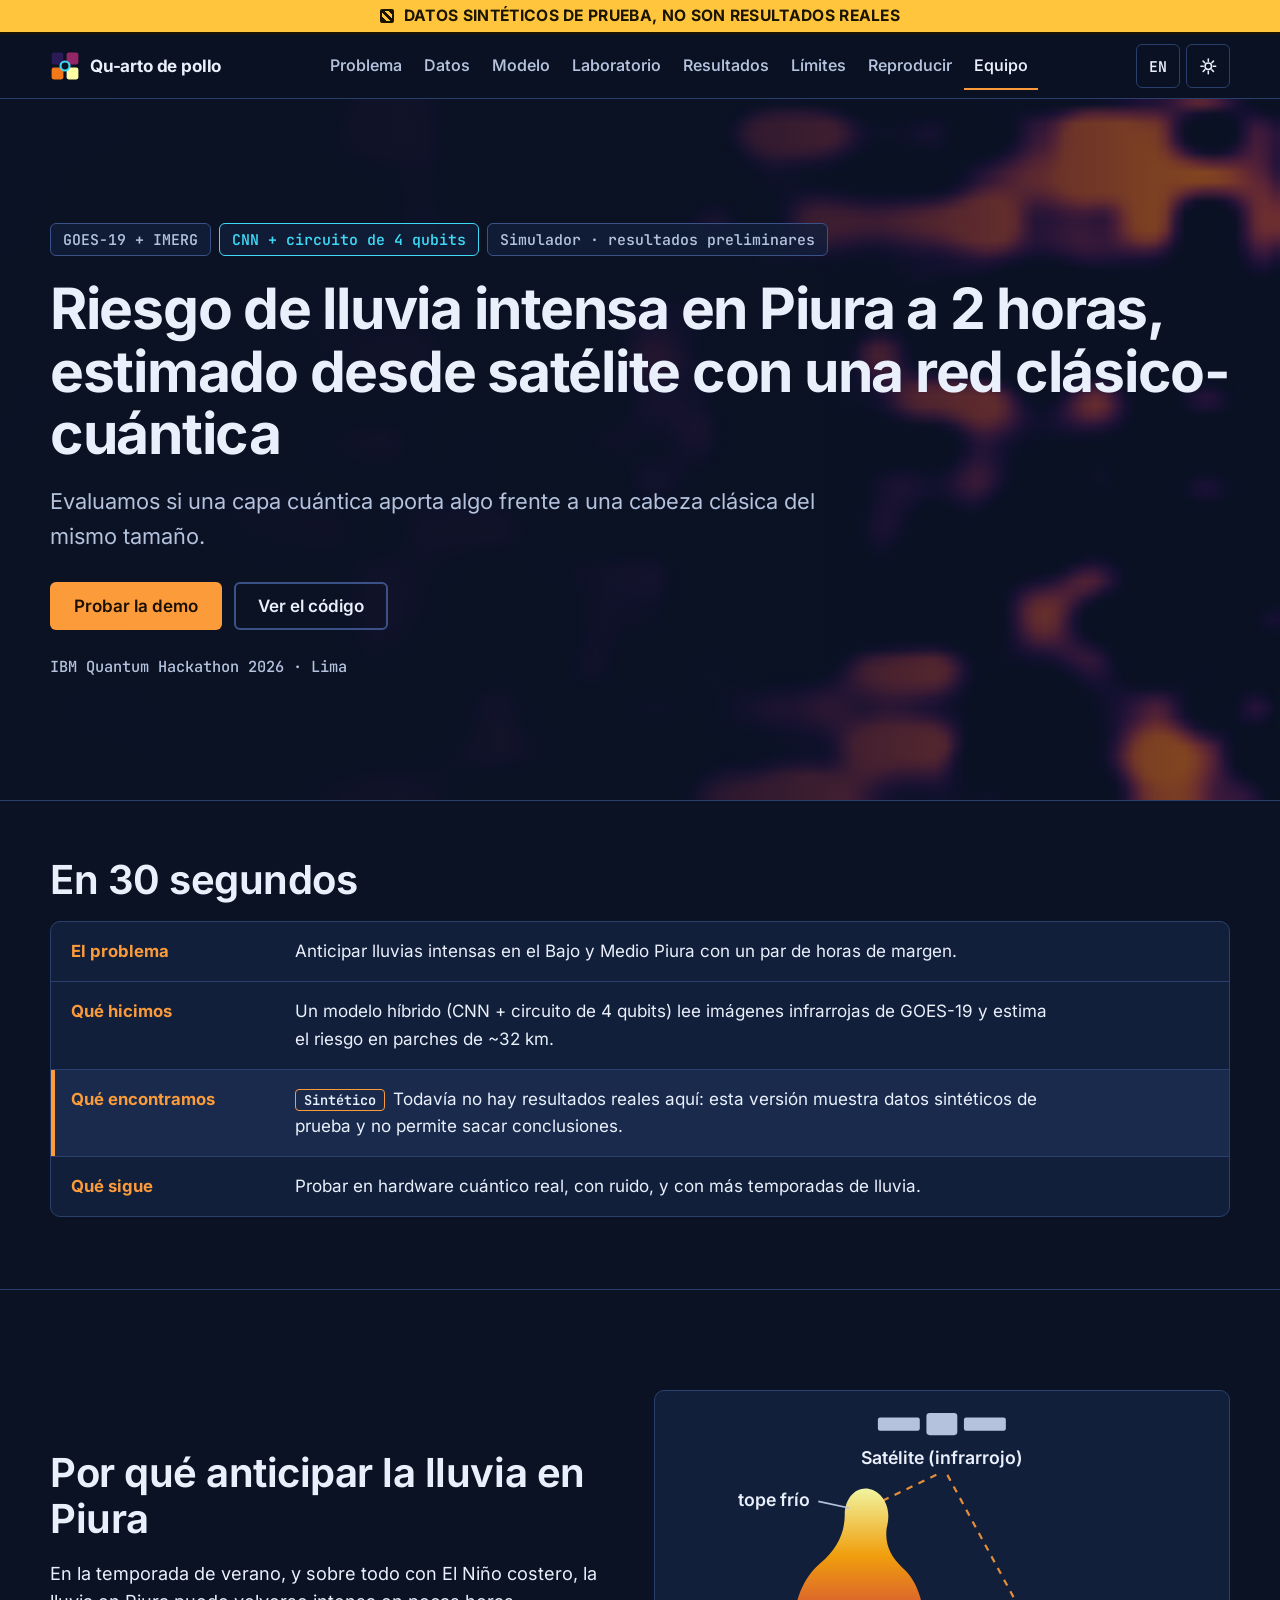
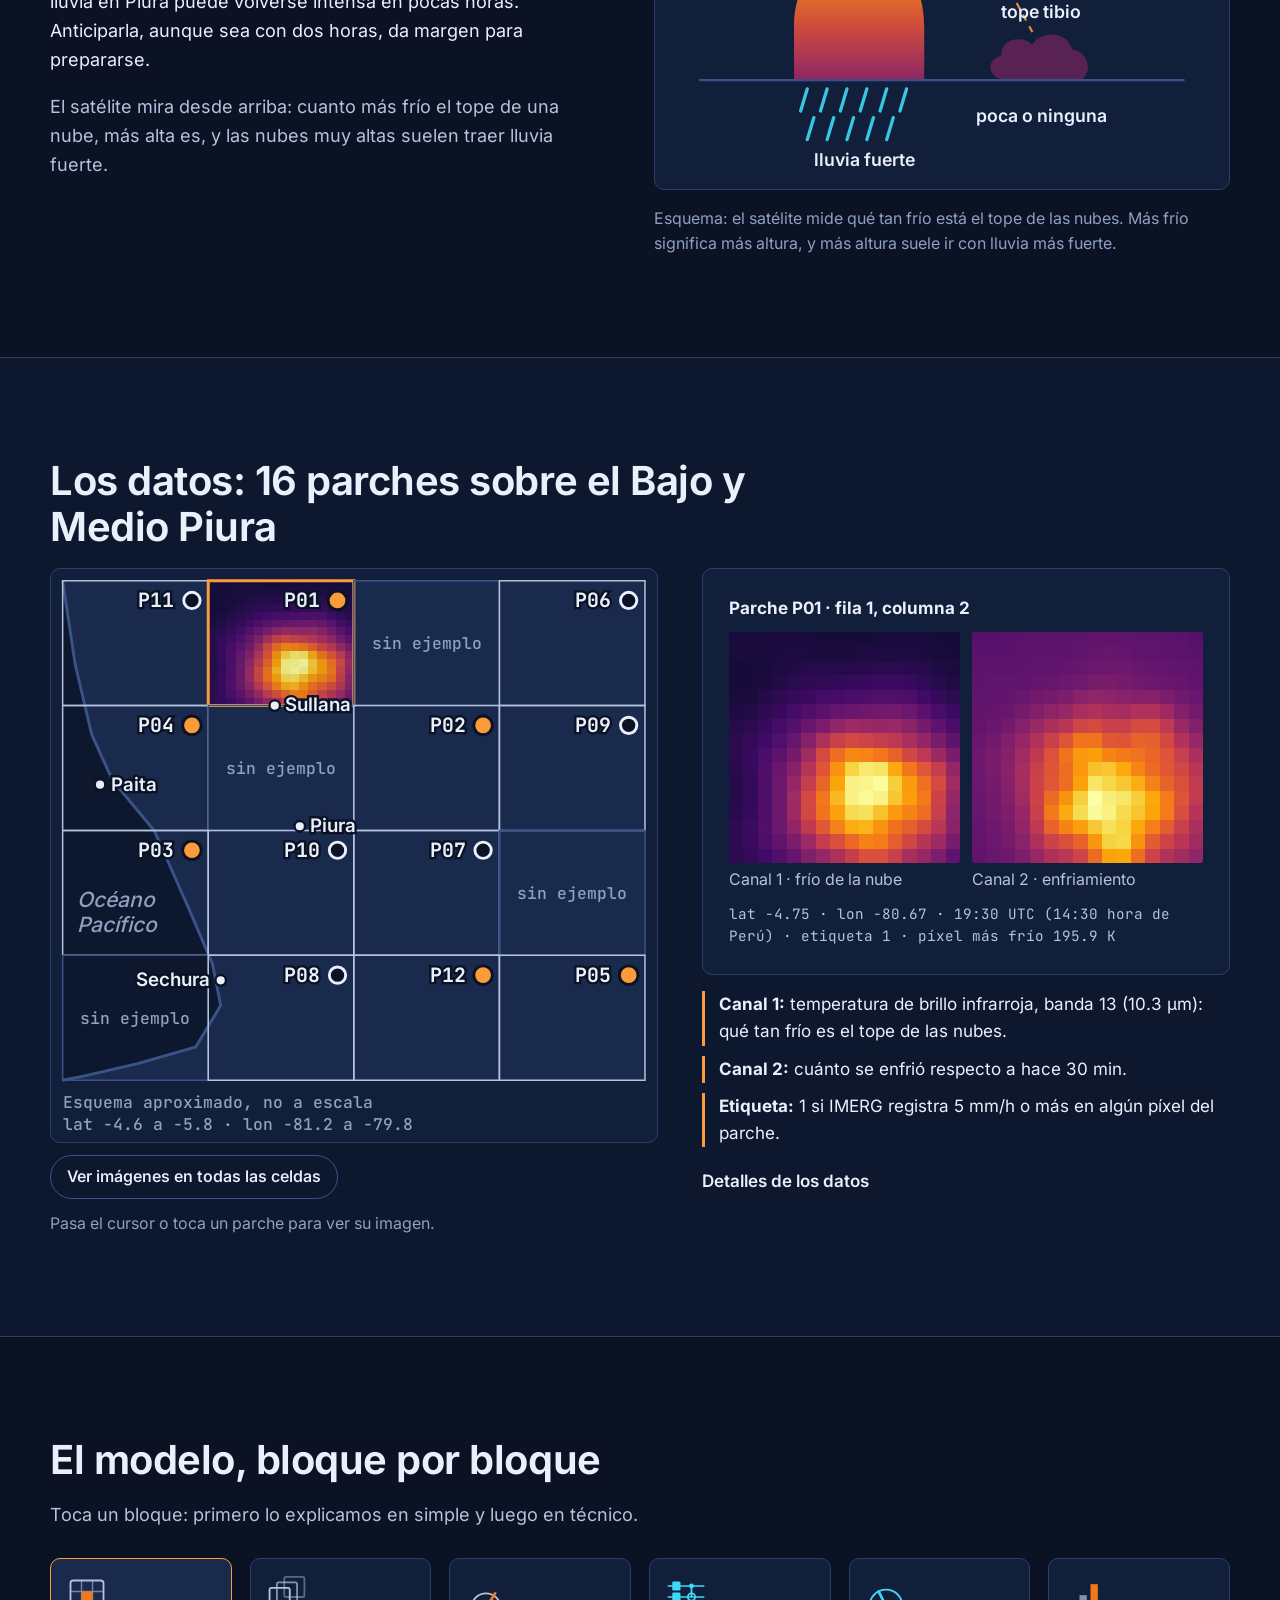
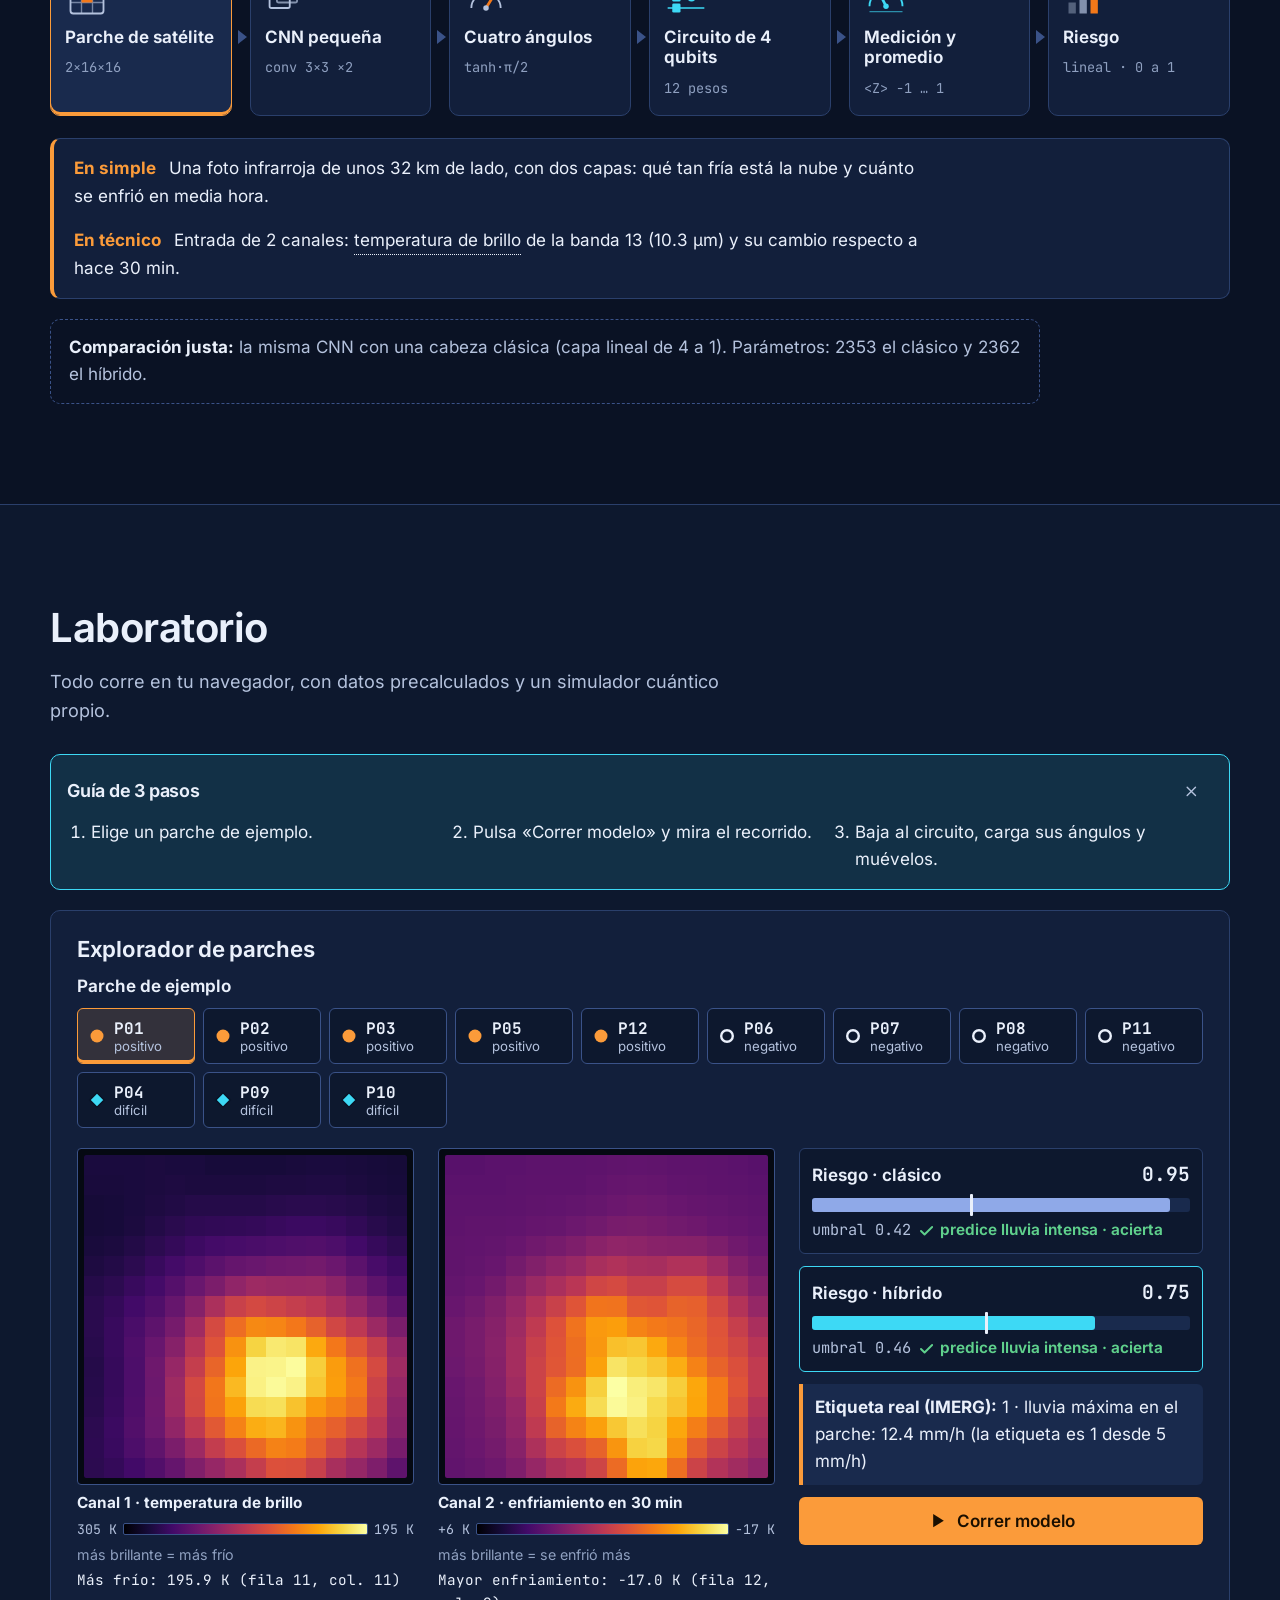
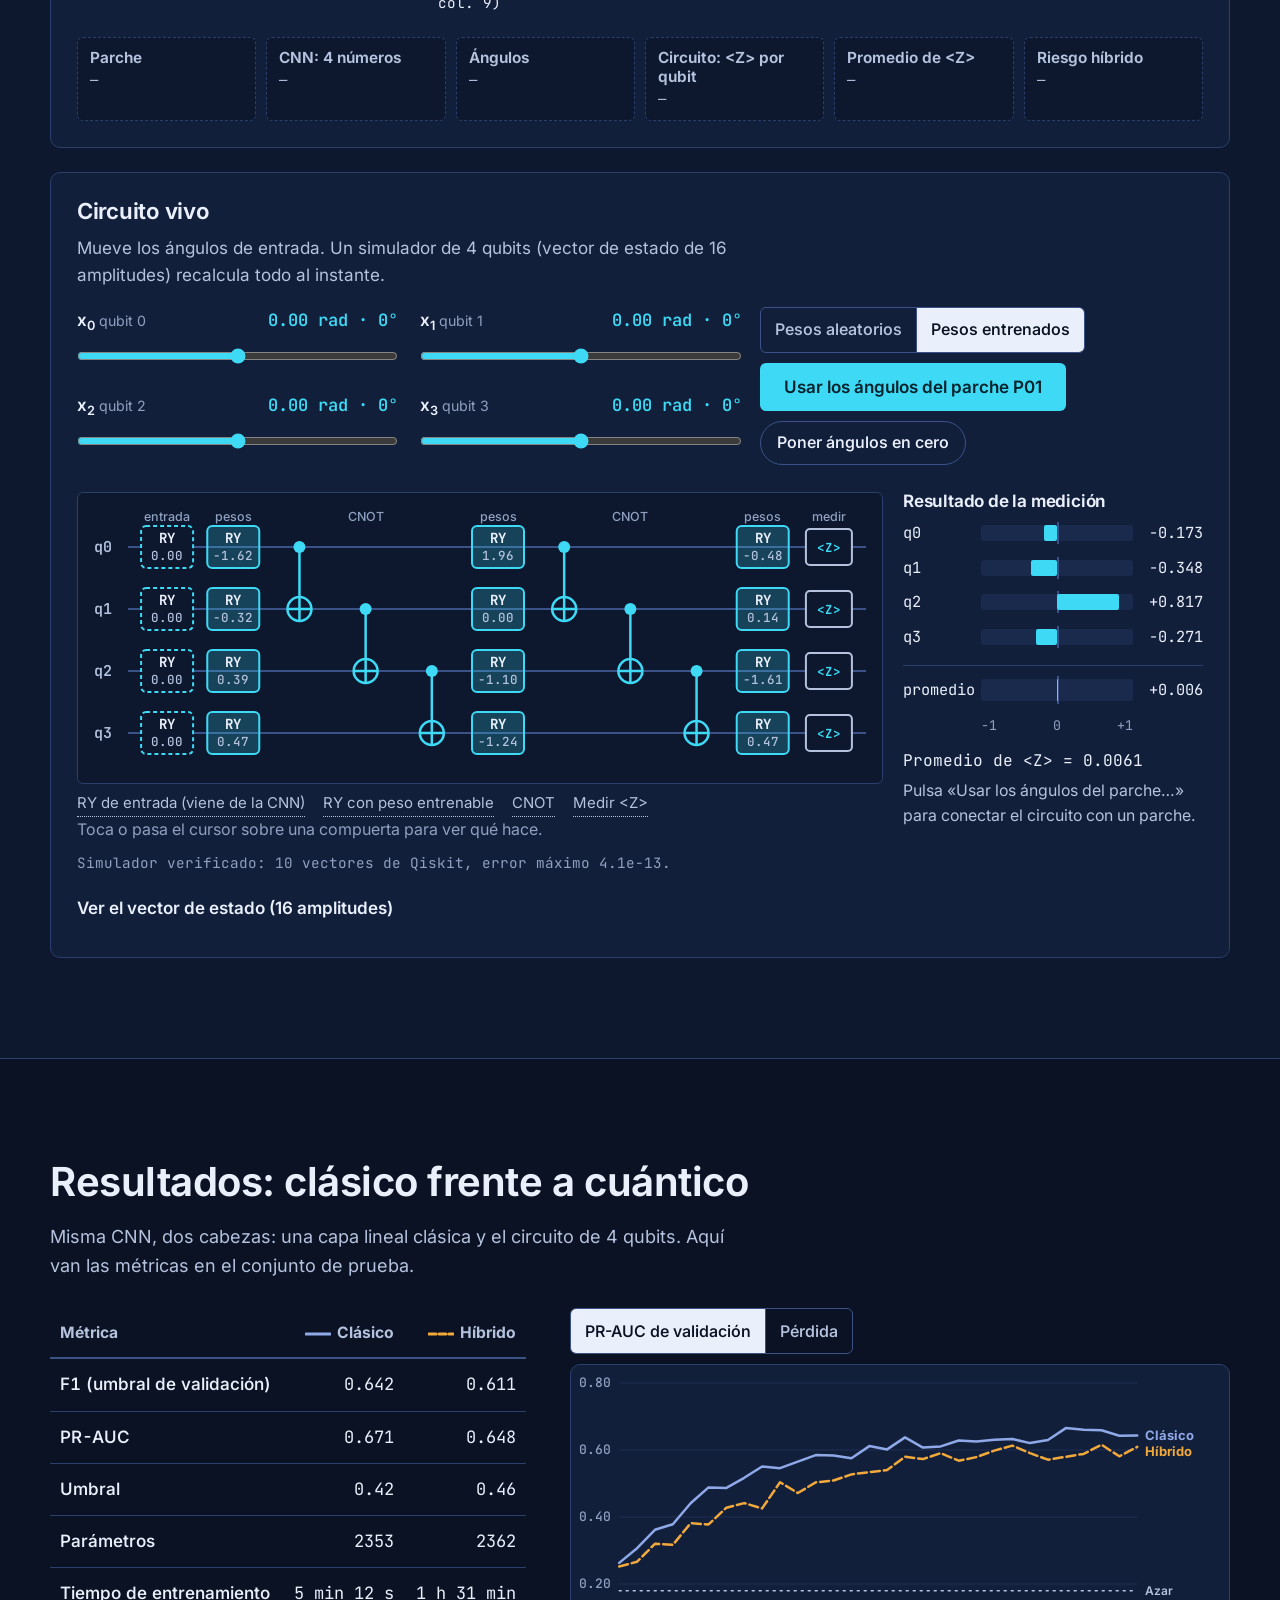
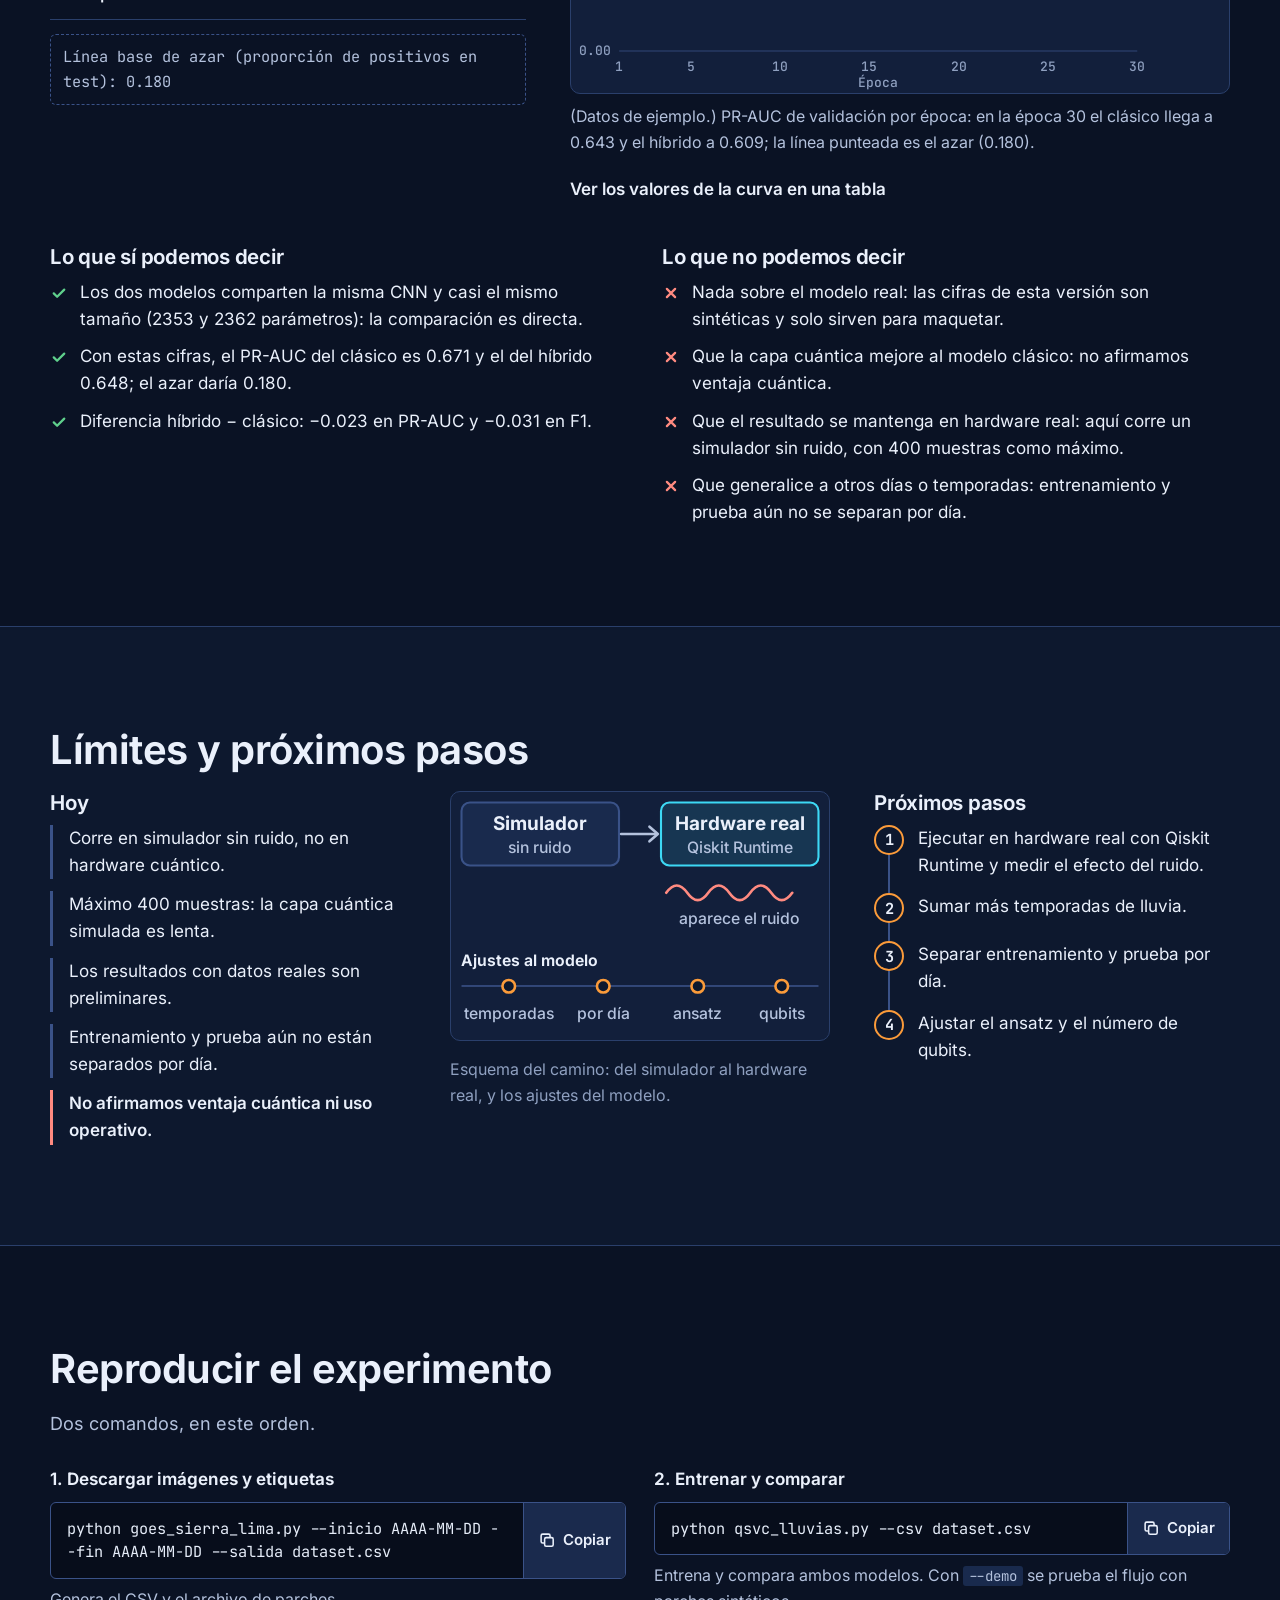
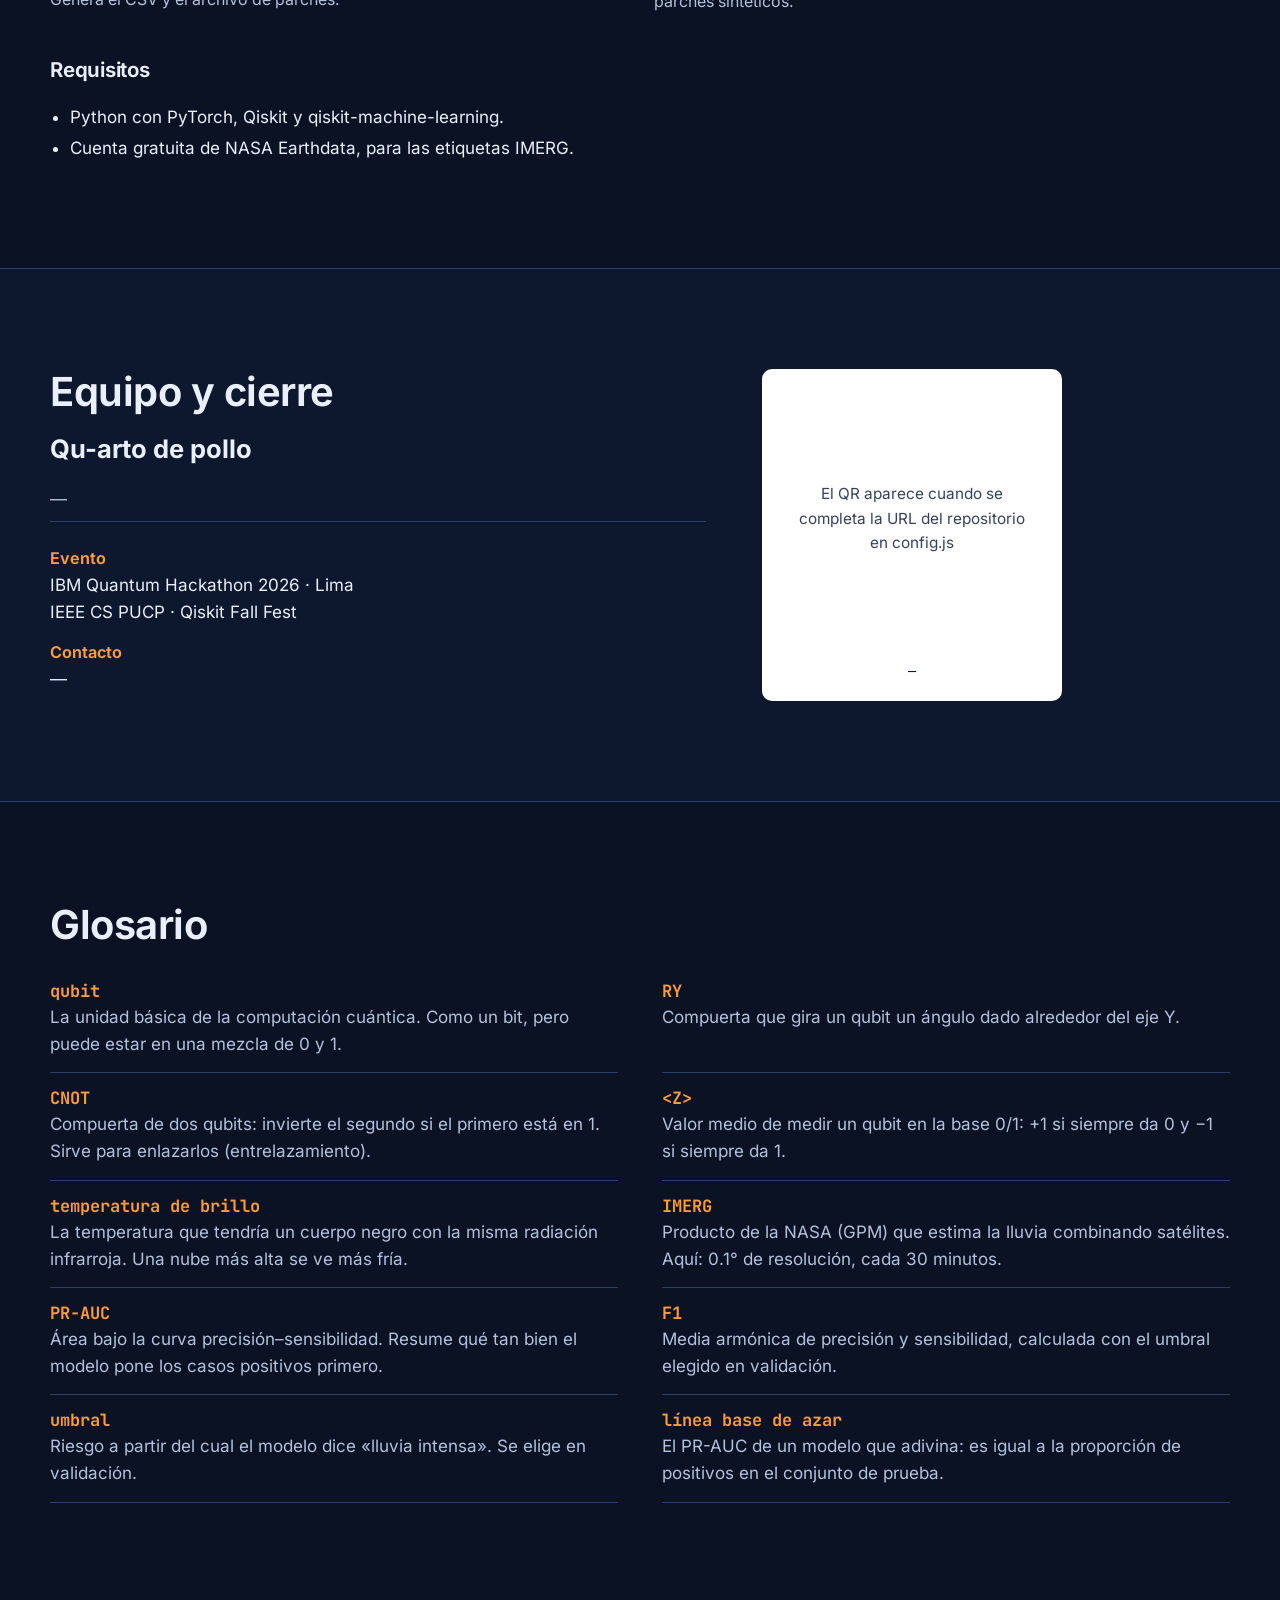
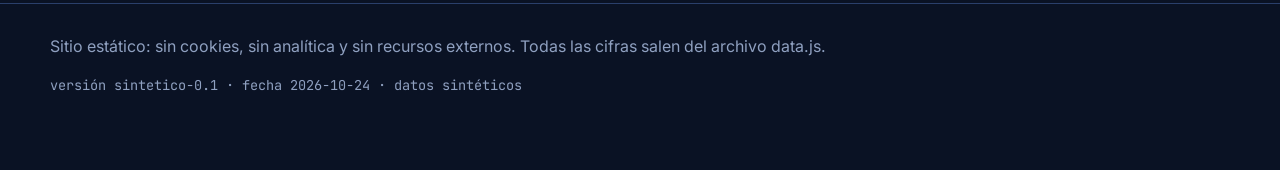
==== index.html @ 76b8ca0d "first_version" ====
<!doctype html>
<html lang="es" data-theme="dark">
<head>
<meta charset="utf-8">
<meta name="viewport" content="width=device-width, initial-scale=1">
<title>Qu-arto de pollo · Lluvia intensa en Piura con un modelo híbrido clásico-cuántico</title>
<meta name="description" content="Demo interactiva: un modelo híbrido (CNN + circuito cuántico de 4 qubits) estima el riesgo de lluvia intensa en Piura a 2 horas con imágenes GOES-19. Simulador, resultados preliminares.">
<meta name="color-scheme" content="dark light">
<meta name="theme-color" content="#0A1224">
<link rel="icon" href="assets/favicon.svg" type="image/svg+xml">

<!-- Al compartir: cambia las URLs de og:image y og:url por la dirección pública (ver README). -->
<meta property="og:type" content="website">
<meta property="og:title" content="Qu-arto de pollo · Lluvia intensa en Piura con un modelo híbrido clásico-cuántico">
<meta property="og:description" content="Prueba la demo: parches de satélite, un circuito de 4 qubits en tu navegador y la comparación honesta con un modelo clásico.">
<meta property="og:image" content="assets/og.jpg">
<meta property="og:image:type" content="image/jpeg">
<meta property="og:image:width" content="1200">
<meta property="og:image:height" content="630">
<meta property="og:locale" content="es_PE">
<meta name="twitter:card" content="summary_large_image">

<link rel="stylesheet" href="css/styles.css">
<noscript><style>.tools{display:none}.nav{display:flex;flex-wrap:wrap}</style></noscript>
<script>
  /* Tema e idioma antes de pintar, para evitar parpadeos. */
  (function () {
    try {
      var t = localStorage.getItem("qp-theme");
      if (t === "light" || t === "dark") document.documentElement.setAttribute("data-theme", t);
    } catch (e) {}
  })();
</script>
</head>
<body>

<!-- Iconos -->
<svg width="0" height="0" style="position:absolute" aria-hidden="true" focusable="false">
  <symbol id="i-sun" viewBox="0 0 24 24"><circle cx="12" cy="12" r="4.2" fill="none" stroke="currentColor" stroke-width="2"/><path d="M12 2.5v3M12 18.5v3M2.5 12h3M18.5 12h3M5.3 5.3l2.1 2.1M16.6 16.6l2.1 2.1M18.7 5.3l-2.1 2.1M7.4 16.6l-2.1 2.1" stroke="currentColor" stroke-width="2" stroke-linecap="round"/></symbol>
  <symbol id="i-moon" viewBox="0 0 24 24"><path d="M20 14.5A8.5 8.5 0 0 1 9.5 4 8.5 8.5 0 1 0 20 14.5z" fill="none" stroke="currentColor" stroke-width="2" stroke-linejoin="round"/></symbol>
  <symbol id="i-menu" viewBox="0 0 24 24"><path d="M4 7h16M4 12h16M4 17h16" stroke="currentColor" stroke-width="2" stroke-linecap="round"/></symbol>
  <symbol id="i-close" viewBox="0 0 24 24"><path d="M6 6l12 12M18 6L6 18" stroke="currentColor" stroke-width="2" stroke-linecap="round"/></symbol>
  <symbol id="i-copy" viewBox="0 0 24 24"><rect x="8.5" y="8.5" width="11" height="11" rx="2" fill="none" stroke="currentColor" stroke-width="2"/><path d="M15.5 8.5V6a2 2 0 0 0-2-2H6a2 2 0 0 0-2 2v7.5a2 2 0 0 0 2 2h2.5" fill="none" stroke="currentColor" stroke-width="2"/></symbol>
  <symbol id="i-check" viewBox="0 0 24 24"><path d="M5 12.5l4.5 4.5L19 7.5" fill="none" stroke="currentColor" stroke-width="2.4" stroke-linecap="round" stroke-linejoin="round"/></symbol>
  <symbol id="i-cross" viewBox="0 0 24 24"><path d="M6.5 6.5l11 11M17.5 6.5l-11 11" fill="none" stroke="currentColor" stroke-width="2.4" stroke-linecap="round"/></symbol>
  <symbol id="i-play" viewBox="0 0 24 24"><path d="M7 4.5v15l12-7.5z" fill="currentColor"/></symbol>
  <symbol id="i-ext" viewBox="0 0 24 24"><path d="M14 4h6v6M20 4l-9 9M18 14v5a1 1 0 0 1-1 1H5a1 1 0 0 1-1-1V7a1 1 0 0 1 1-1h5" fill="none" stroke="currentColor" stroke-width="2" stroke-linecap="round" stroke-linejoin="round"/></symbol>
</svg>

<a class="skip" href="#main" data-i18n="ui.skip">Saltar al contenido</a>

<header class="top" id="top">
  <div class="banner" id="banner" role="note">
    <span class="banner-mark" aria-hidden="true"></span>
    <strong data-i18n="ui.banner">DATOS SINTÉTICOS DE PRUEBA, NO SON RESULTADOS REALES</strong>
  </div>
  <div class="hdr">
    <div class="wrap hdr-in">
      <a class="brand" href="#inicio" aria-label="Qu-arto de pollo — inicio" data-i18n-attr="aria-label=nav.home">
        <svg class="brand-mark" viewBox="0 0 28 28" aria-hidden="true">
          <rect x="1.5" y="1.5" width="11" height="11" rx="2" fill="#2A1A55"/><rect x="15.5" y="1.5" width="11" height="11" rx="2" fill="#932667"/>
          <rect x="1.5" y="15.5" width="11" height="11" rx="2" fill="#F37819"/><rect x="15.5" y="15.5" width="11" height="11" rx="2" fill="#FCFFA4"/>
          <circle cx="14" cy="14" r="4.2" fill="#0A1224" stroke="#3DD9F5" stroke-width="2"/>
        </svg>
        <span class="brand-name" data-cfg="team">Qu-arto de pollo</span>
      </a>
      <nav id="nav" class="nav" aria-label="Secciones" data-i18n-attr="aria-label=nav.label">
        <a href="#problema" data-i18n="nav.problema">Problema</a>
        <a href="#datos" data-i18n="nav.datos">Datos</a>
        <a href="#modelo" data-i18n="nav.modelo">Modelo</a>
        <a href="#laboratorio" data-i18n="nav.laboratorio">Laboratorio</a>
        <a href="#resultados" data-i18n="nav.resultados">Resultados</a>
        <a href="#limites" data-i18n="nav.limites">Límites</a>
        <a href="#reproducir" data-i18n="nav.reproducir">Reproducir</a>
        <a href="#equipo" data-i18n="nav.equipo">Equipo</a>
      </nav>
      <div class="tools">
        <button type="button" class="tool" id="btn-lang" aria-label="EN: Switch to English" lang="en"><span id="lang-txt">EN</span></button>
        <button type="button" class="tool" id="btn-theme" aria-label="Cambiar a tema claro"><svg class="ico" aria-hidden="true"><use href="#i-sun"/></svg></button>
        <button type="button" class="tool menu-btn" id="btn-menu" aria-expanded="false" aria-controls="nav" aria-label="Abrir menú" data-i18n-attr="aria-label=ui.menu"><svg class="ico" aria-hidden="true"><use href="#i-menu"/></svg></button>
      </div>
    </div>
  </div>
</header>

<noscript>
  <div class="wrap noscript">
    <h2>Qu-arto de pollo · Riesgo de lluvia intensa en Piura a 2 horas</h2>
    <p><strong>Esta demo interactiva necesita JavaScript.</strong> Resumen sin él:</p>
    <ul>
      <li><strong>Problema:</strong> anticipar lluvias intensas en el Bajo y Medio Piura (Perú) con unas horas de margen.</li>
      <li><strong>Qué hicimos:</strong> un modelo híbrido (CNN + circuito cuántico de 4 qubits, PyTorch + Qiskit) que lee imágenes infrarrojas del satélite GOES-19 y estima el riesgo de lluvia intensa en las próximas 2 horas, y lo comparamos con la misma CNN con cabeza clásica.</li>
      <li><strong>Qué encontramos:</strong> corre en simulador sin ruido, no en hardware cuántico; los resultados con datos reales son preliminares. Con JavaScript activado verás las cifras y si los datos son sintéticos.</li>
      <li><strong>Qué sigue:</strong> hardware real (Qiskit Runtime), ruido, más temporadas de lluvia y separar entrenamiento y prueba por día.</li>
    </ul>
    <p>Reproducir: <code>python goes_sierra_lima.py --inicio AAAA-MM-DD --fin AAAA-MM-DD --salida dataset.csv</code> y luego <code>python qsvc_lluvias.py --csv dataset.csv</code>.</p>
  </div>
</noscript>

<main id="main">

<!-- ============================ PORTADA ============================ -->
<section id="inicio" class="hero" aria-labelledby="h-hero">
  <canvas id="ir-field" class="ir-field" aria-hidden="true"></canvas>
  <div class="wrap hero-in">
    <ul class="tags" aria-label="Hechos clave" data-i18n-attr="aria-label=hero.tagsLabel">
      <li data-i18n="hero.tag1">GOES-19 + IMERG</li>
      <li class="q" data-i18n="hero.tag2">CNN + circuito de 4 qubits</li>
      <li data-i18n="hero.tag3">Simulador · resultados preliminares</li>
    </ul>
    <h1 id="h-hero" data-i18n="hero.h1">Riesgo de lluvia intensa en Piura a 2 horas, estimado desde satélite con una red clásico-cuántica</h1>
    <p class="sub" data-i18n="hero.sub">Evaluamos si una capa cuántica aporta algo frente a una cabeza clásica del mismo tamaño.</p>
    <div class="cta">
      <a class="btn btn-primary" href="#laboratorio" data-i18n="hero.demo">Probar la demo</a>
      <a class="btn btn-ghost" id="cta-repo" href="#reproducir" data-i18n="hero.code">Ver el código</a>
    </div>
    <p class="event"><span data-cfg="event">IBM Quantum Hackathon 2026 · Lima</span></p>
  </div>
</section>

<!-- ============================ EN 30 SEGUNDOS ============================ -->
<section id="resumen" class="sec sec-tight" aria-labelledby="h-sum">
  <div class="wrap">
    <h2 id="h-sum" data-i18n="sum.h2">En 30 segundos</h2>
    <dl class="quick">
      <div><dt data-i18n="sum.k1">El problema</dt><dd data-i18n="sum.v1">Anticipar lluvias intensas en el Bajo y Medio Piura con un par de horas de margen.</dd></div>
      <div><dt data-i18n="sum.k2">Qué hicimos</dt><dd data-i18n="sum.v2">Un modelo híbrido (CNN + circuito de 4 qubits) lee imágenes infrarrojas de GOES-19 y estima el riesgo en parches de ~32 km.</dd></div>
      <div><dt data-i18n="sum.k3">Qué encontramos</dt><dd id="sum-found">—</dd></div>
      <div><dt data-i18n="sum.k4">Qué sigue</dt><dd data-i18n="sum.v4">Probar en hardware cuántico real, con ruido, y con más temporadas de lluvia.</dd></div>
    </dl>
    <div id="criteria" class="criteria" hidden>
      <p class="criteria-t" data-i18n="sum.criteria">Dónde ver cada criterio</p>
      <ul id="criteria-list"></ul>
    </div>
  </div>
</section>

<!-- ============================ PROBLEMA ============================ -->
<section id="problema" class="sec" aria-labelledby="h-prob">
  <div class="wrap split">
    <div class="prob-copy">
      <h2 id="h-prob" data-i18n="prob.h2">Por qué anticipar la lluvia en Piura</h2>
      <p data-i18n="prob.p1">En la temporada de verano, y sobre todo con El Niño costero, la lluvia en Piura puede volverse intensa en pocas horas. Anticiparla, aunque sea con dos horas, da margen para prepararse.</p>
      <p class="note" data-i18n="prob.p2">El satélite mira desde arriba: cuanto más frío el tope de una nube, más alta es, y las nubes muy altas suelen traer lluvia fuerte.</p>
    </div>
    <figure class="viz">
      <svg id="svg-prob" viewBox="0 0 520 360" role="img" aria-labelledby="prob-cap" class="svg-prob">
        <defs>
          <linearGradient id="gcold" x1="0" y1="0" x2="0" y2="1">
            <stop offset="0" stop-color="#FCFFA4"/><stop offset=".35" stop-color="#FCA50A"/><stop offset=".7" stop-color="#DD513A"/><stop offset="1" stop-color="#932667"/>
          </linearGradient>
        </defs>
        <!-- satélite -->
        <g transform="translate(260 30)">
          <rect x="-14" y="-10" width="28" height="20" rx="3" class="s-sat"/>
          <rect x="-58" y="-6" width="38" height="12" rx="2" class="s-sat"/><rect x="20" y="-6" width="38" height="12" rx="2" class="s-sat"/>
        </g>
        <text x="260" y="66" text-anchor="middle" class="s-t" data-i18n="prob.sat">Satélite (infrarrojo)</text>
        <path d="M255 76 L205 100 M265 76 L345 224" class="s-beam"/>
        <!-- nube alta -->
        <g>
          <path d="M120 262 C100 262 96 238 116 232 C114 214 138 206 150 220 C158 196 190 198 196 222 C214 218 222 242 208 262 Z" class="s-cl-hi"/>
          <rect x="140" y="230" width="48" height="30" fill="url(#gcold)" opacity=".0"/>
        </g>
        <path d="M126 262 L126 214 C126 190 134 170 150 156 C164 144 172 130 172 112 C172 96 184 84 198 90 C210 96 214 110 210 124 C208 140 214 150 224 160 C238 172 244 192 244 214 L244 262 Z" fill="url(#gcold)" opacity=".95"/>
        <text x="108" y="104" text-anchor="middle" class="s-lab" data-i18n="prob.cold">tope frío</text><path d="M148 100 L176 106" class="s-leader"/>
        <!-- nube baja -->
        <path d="M320 262 C302 262 298 244 314 240 C312 226 332 220 342 230 C350 216 374 218 378 234 C392 236 398 254 386 262 Z" fill="#932667" opacity=".55"/>
        <text x="350" y="206" text-anchor="middle" class="s-lab" data-i18n="prob.warm">tope tibio</text>
        <!-- lluvia -->
        <g class="s-rain"><path d="M138 270 l-6 20 M156 270 l-6 20 M174 270 l-6 20 M192 270 l-6 20 M210 270 l-6 20 M228 270 l-6 20 M144 296 l-6 20 M162 296 l-6 20 M180 296 l-6 20 M198 296 l-6 20 M216 296 l-6 20"/></g>
        <line x1="40" y1="262" x2="480" y2="262" class="s-ground"/>
        <text x="190" y="340" text-anchor="middle" class="s-lab" data-i18n="prob.rainy">lluvia fuerte</text>
        <text x="350" y="300" text-anchor="middle" class="s-lab" data-i18n="prob.calm">poca o ninguna</text>
      </svg>
      <figcaption id="prob-cap" data-i18n="prob.cap">Esquema: el satélite mide qué tan frío está el tope de las nubes. Más frío significa más altura, y más altura suele ir con lluvia más fuerte.</figcaption>
    </figure>
  </div>
</section>

<!-- ============================ DATOS ============================ -->
<section id="datos" class="sec alt" aria-labelledby="h-datos">
  <div class="wrap">
    <h2 id="h-datos" data-i18n="datos.h2">Los datos: 16 parches sobre el Bajo y Medio Piura</h2>
    <div class="datos-grid">
      <div class="map-col">
        <div id="map-wrap" class="map-wrap"><p class="loading" data-i18n="ui.loading">Cargando…</p></div>
        <div class="map-tools">
          <button type="button" class="chip-btn" id="map-all" aria-pressed="false" data-i18n="datos.showAll">Ver imágenes en todas las celdas</button>
          <p class="hint" id="map-hint" data-i18n="datos.hint">Pasa el cursor o toca un parche para ver su imagen.</p>
        </div>
      </div>
      <div class="side-col">
        <div class="peek panel" id="peek" aria-live="polite">
          <p class="peek-t" id="peek-title">—</p>
          <div class="peek-imgs">
            <figure><canvas id="pk-bt" width="16" height="16" class="px" role="img" aria-label="Canal 1"></canvas><figcaption data-i18n="datos.ch1s">Canal 1 · frío de la nube</figcaption></figure>
            <figure><canvas id="pk-dbt" width="16" height="16" class="px" role="img" aria-label="Canal 2"></canvas><figcaption data-i18n="datos.ch2s">Canal 2 · enfriamiento</figcaption></figure>
          </div>
          <p class="peek-meta mono" id="peek-meta">—</p>
        </div>
        <ul class="explain">
          <li><strong data-i18n="datos.c1t">Canal 1:</strong> <span data-i18n="datos.c1">temperatura de brillo infrarroja, banda 13 (10.3 µm): qué tan frío es el tope de las nubes.</span></li>
          <li><strong data-i18n="datos.c2t">Canal 2:</strong> <span data-i18n="datos.c2">cuánto se enfrió respecto a hace 30 min.</span></li>
          <li><strong data-i18n="datos.lt">Etiqueta:</strong> <span data-i18n="datos.l">1 si IMERG registra 5 mm/h o más en algún píxel del parche.</span></li>
        </ul>
        <details class="more">
          <summary data-i18n="datos.moreS">Detalles de los datos</summary>
          <p data-i18n="datos.more">Cada parche es de 16×16 píxeles (unos 32 km por lado). La región va de −5.8 a −4.6 de latitud y de −81.2 a −79.8 de longitud. Analizamos de 13:00 a 22:00, hora de Perú. La etiqueta usa NASA GPM IMERG (0.1°, cada 30 min), promediando las 2 horas siguientes: es 1 si algún píxel del parche llega a 5 mm/h o más; si no, 0. Los canales de arriba son los dos que recibe el modelo.</p>
        </details>
      </div>
    </div>
  </div>
</section>

<!-- ============================ MODELO ============================ -->
<section id="modelo" class="sec" aria-labelledby="h-mod">
  <div class="wrap">
    <h2 id="h-mod" data-i18n="mod.h2">El modelo, bloque por bloque</h2>
    <p class="lede" data-i18n="mod.lede">Toca un bloque: primero lo explicamos en simple y luego en técnico.</p>
    <div class="pipe" id="pipe">
      <!-- 1 -->
      <button type="button" class="blk" id="b1" aria-expanded="true" aria-controls="d1">
        <svg class="blk-ico" viewBox="0 0 48 48" aria-hidden="true"><rect x="6" y="6" width="36" height="36" rx="3" fill="none" stroke="currentColor" stroke-width="2"/><path d="M18 6v36M30 6v36M6 18h36M6 30h36" stroke="currentColor" stroke-width="1.5" opacity=".6"/><rect x="18" y="18" width="12" height="12" fill="#F37819"/></svg>
        <span class="blk-t" data-i18n="mod.b1">Parche de satélite</span>
        <span class="blk-s mono">2×16×16</span>
      </button>
      <div class="dtl" id="d1" role="region" aria-labelledby="b1">
        <p><strong data-i18n="mod.simple">En simple</strong> <span data-i18n="mod.d1s">Una foto infrarroja de unos 32 km de lado, con dos capas: qué tan fría está la nube y cuánto se enfrió en media hora.</span></p>
        <p><strong data-i18n="mod.tech">En técnico</strong> <span data-i18n="mod.d1t">Entrada de 2 canales: <button type="button" class="term" data-term="bt">temperatura de brillo</button> de la banda 13 (10.3 µm) y su cambio respecto a hace 30 min.</span></p>
      </div>
      <!-- 2 -->
      <button type="button" class="blk" id="b2" aria-expanded="false" aria-controls="d2">
        <svg class="blk-ico" viewBox="0 0 48 48" aria-hidden="true"><rect x="5" y="14" width="22" height="22" rx="2" fill="none" stroke="currentColor" stroke-width="2"/><rect x="13" y="8" width="22" height="22" rx="2" fill="none" stroke="currentColor" stroke-width="2" opacity=".7"/><rect x="21" y="2" width="22" height="22" rx="2" fill="none" stroke="currentColor" stroke-width="2" opacity=".45"/></svg>
        <span class="blk-t" data-i18n="mod.b2">CNN pequeña</span>
        <span class="blk-s mono">conv 3×3 ×2</span>
      </button>
      <div class="dtl" id="d2" role="region" aria-labelledby="b2" hidden>
        <p><strong data-i18n="mod.simple">En simple</strong> <span data-i18n="mod.d2s">Una red que busca formas en la imagen, como núcleos muy fríos o bordes de nube, y las resume en solo cuatro números.</span></p>
        <p><strong data-i18n="mod.tech">En técnico</strong> <span data-i18n="mod.d2t">2 convoluciones 3×3 (8 y 16 filtros), maxpool y una capa lineal que produce 4 números.</span></p>
      </div>
      <!-- 3 -->
      <button type="button" class="blk" id="b3" aria-expanded="false" aria-controls="d3">
        <svg class="blk-ico" viewBox="0 0 48 48" aria-hidden="true"><path d="M8 36a16 16 0 0 1 32 0" fill="none" stroke="currentColor" stroke-width="2"/><path d="M24 36L34 20" stroke="#F37819" stroke-width="3" stroke-linecap="round"/><circle cx="24" cy="36" r="3" fill="currentColor"/></svg>
        <span class="blk-t" data-i18n="mod.b3">Cuatro ángulos</span>
        <span class="blk-s mono">tanh·π/2</span>
      </button>
      <div class="dtl" id="d3" role="region" aria-labelledby="b3" hidden>
        <p><strong data-i18n="mod.simple">En simple</strong> <span data-i18n="mod.d3s">Cada número se convierte en un ángulo entre −90° y 90°, que es lo que el circuito cuántico sabe leer.</span></p>
        <p><strong data-i18n="mod.tech">En técnico</strong> <span data-i18n="mod.d3t">x<sub>i</sub> = tanh(a<sub>i</sub>)·π/2, así que cada ángulo queda en (−π/2, π/2).</span></p>
      </div>
      <!-- 4 -->
      <button type="button" class="blk q" id="b4" aria-expanded="false" aria-controls="d4">
        <svg class="blk-ico" viewBox="0 0 48 48" aria-hidden="true"><path d="M4 12h40M4 24h40M4 36h40" stroke="currentColor" stroke-width="1.6"/><rect x="9" y="7" width="9" height="10" rx="1.5" fill="currentColor"/><rect x="9" y="19" width="9" height="10" rx="1.5" fill="currentColor"/><rect x="9" y="31" width="9" height="10" rx="1.5" fill="currentColor"/><path d="M30 12v12" stroke="currentColor" stroke-width="2"/><circle cx="30" cy="12" r="2.6" fill="currentColor"/><circle cx="30" cy="24" r="4" fill="none" stroke="currentColor" stroke-width="2"/></svg>
        <span class="blk-t" data-i18n="mod.b4">Circuito de 4 qubits</span>
        <span class="blk-s mono" data-i18n="mod.s4">12 pesos</span>
      </button>
      <div class="dtl" id="d4" role="region" aria-labelledby="b4" hidden>
        <p><strong data-i18n="mod.simple">En simple</strong> <span data-i18n="mod.d4s">Cada ángulo gira un <button type="button" class="term" data-term="qubit">qubit</button>. Luego los qubits se enlazan entre sí y se giran de nuevo con 12 perillas que el entrenamiento ajusta.</span></p>
        <p><strong data-i18n="mod.tech">En técnico</strong> <span data-i18n="mod.d4t">Una rotación <button type="button" class="term" data-term="ry">RY</button>(x<sub>i</sub>) por qubit y luego RealAmplitudes con 2 repeticiones y entrelazamiento lineal: 3 capas de 4 RY y 2 cadenas de <button type="button" class="term" data-term="cnot">CNOT</button> (0-1, 1-2, 2-3). 12 pesos entrenables.</span></p>
      </div>
      <!-- 5 -->
      <button type="button" class="blk q" id="b5" aria-expanded="false" aria-controls="d5">
        <svg class="blk-ico" viewBox="0 0 48 48" aria-hidden="true"><path d="M6 34a18 18 0 0 1 36 0" fill="none" stroke="currentColor" stroke-width="2"/><path d="M24 34L16 18" stroke="currentColor" stroke-width="3" stroke-linecap="round"/><circle cx="24" cy="34" r="3" fill="currentColor"/><path d="M6 40h36" stroke="currentColor" stroke-width="1.5" opacity=".6"/></svg>
        <span class="blk-t" data-i18n="mod.b5">Medición y promedio</span>
        <span class="blk-s mono">&lt;Z&gt; −1 … 1</span>
      </button>
      <div class="dtl" id="d5" role="region" aria-labelledby="b5" hidden>
        <p><strong data-i18n="mod.simple">En simple</strong> <span data-i18n="mod.d5s">Se mira cada qubit y se anota un valor entre −1 y 1. Después se promedian los cuatro.</span></p>
        <p><strong data-i18n="mod.tech">En técnico</strong> <span data-i18n="mod.d5t">Valor esperado <button type="button" class="term" data-term="z">&lt;Z&gt;</button> en cada qubit, promediado. El resultado cae entre −1 y 1.</span></p>
      </div>
      <!-- 6 -->
      <button type="button" class="blk" id="b6" aria-expanded="false" aria-controls="d6">
        <svg class="blk-ico" viewBox="0 0 48 48" aria-hidden="true"><rect x="6" y="30" width="8" height="12" fill="currentColor" opacity=".4"/><rect x="18" y="22" width="8" height="20" fill="currentColor" opacity=".7"/><rect x="30" y="10" width="8" height="32" fill="#F37819"/></svg>
        <span class="blk-t" data-i18n="mod.b6">Riesgo</span>
        <span class="blk-s mono" data-i18n="mod.s6">lineal · 0 a 1</span>
      </button>
      <div class="dtl" id="d6" role="region" aria-labelledby="b6" hidden>
        <p><strong data-i18n="mod.simple">En simple</strong> <span data-i18n="mod.d6s">Un último ajuste convierte el promedio en un número de riesgo para ese parche. Si pasa un umbral, decimos «lluvia intensa».</span></p>
        <p><strong data-i18n="mod.tech">En técnico</strong> <span data-i18n="mod.d6t">Capa lineal sobre el promedio de &lt;Z&gt;. El <button type="button" class="term" data-term="umbral">umbral</button> se elige en validación.</span></p>
      </div>
    </div>
    <p class="alt-head" id="alt-head"></p>
  </div>
</section>

<!-- ============================ LABORATORIO ============================ -->
<section id="laboratorio" class="sec alt lab" aria-labelledby="h-lab">
  <div class="wrap">
    <h2 id="h-lab" data-i18n="lab.h2">Laboratorio</h2>
    <p class="lede" data-i18n="lab.lede">Todo corre en tu navegador, con datos precalculados y un simulador cuántico propio.</p>

    <aside class="guide" id="guide" aria-labelledby="guide-t">
      <div class="guide-h"><h3 id="guide-t" data-i18n="lab.guideT">Guía de 3 pasos</h3>
        <button type="button" class="icon-btn" id="guide-close" aria-label="Cerrar guía" data-i18n-attr="aria-label=lab.guideClose"><svg class="ico" aria-hidden="true"><use href="#i-close"/></svg></button></div>
      <ol>
        <li data-i18n="lab.g1">Elige un parche de ejemplo.</li>
        <li data-i18n="lab.g2">Pulsa «Correr modelo» y mira el recorrido.</li>
        <li data-i18n="lab.g3">Baja al circuito, carga sus ángulos y muévelos.</li>
      </ol>
    </aside>
    <button type="button" class="chip-btn" id="guide-open" hidden data-i18n="lab.guideOpen">Mostrar la guía</button>

    <p class="loading" id="lab-loading" data-i18n="ui.loading">Cargando…</p>
    <p class="err" id="lab-error" hidden></p>

    <!-- A. Explorador -->
    <div class="panel lab-a" id="lab-a" aria-labelledby="lab-a-t" hidden>
      <h3 id="lab-a-t" data-i18n="lab.aT">Explorador de parches</h3>
      <fieldset class="picker">
        <legend data-i18n="lab.pick">Parche de ejemplo</legend>
        <div id="patch-list" class="patch-list"></div>
      </fieldset>
      <div class="lab-a-grid">
        <figure class="heat">
          <div class="frame"><canvas id="cv-bt" width="16" height="16" class="px" role="img" aria-label="Canal 1"></canvas></div>
          <figcaption><strong data-i18n="lab.ch1">Canal 1 · temperatura de brillo</strong></figcaption>
          <div class="cbar"><span class="cbar-l mono" id="cb-bt-l">—</span><span class="cbar-g" id="cb-bt-g" aria-hidden="true"></span><span class="cbar-r mono" id="cb-bt-r">—</span></div>
          <p class="cbar-n" data-i18n="lab.ch1n">más brillante = más frío</p>
          <p class="readout mono" id="ro-bt" aria-live="off">&nbsp;</p>
        </figure>
        <figure class="heat">
          <div class="frame"><canvas id="cv-dbt" width="16" height="16" class="px" role="img" aria-label="Canal 2"></canvas></div>
          <figcaption><strong data-i18n="lab.ch2">Canal 2 · enfriamiento en 30 min</strong></figcaption>
          <div class="cbar"><span class="cbar-l mono" id="cb-dbt-l">—</span><span class="cbar-g" id="cb-dbt-g" aria-hidden="true"></span><span class="cbar-r mono" id="cb-dbt-r">—</span></div>
          <p class="cbar-n" data-i18n="lab.ch2n">más brillante = se enfrió más</p>
          <p class="readout mono" id="ro-dbt" aria-live="off">&nbsp;</p>
        </figure>
        <div class="outputs">
          <div class="risk" id="risk-c"></div>
          <div class="risk" id="risk-h"></div>
          <p class="truth" id="truth">—</p>
          <button type="button" class="btn btn-primary" id="run"><svg class="ico" aria-hidden="true"><use href="#i-play"/></svg> <span data-i18n="lab.run">Correr modelo</span></button>
        </div>
      </div>
      <ol class="stages" id="stages" aria-label="Recorrido del modelo para el parche elegido" data-i18n-attr="aria-label=lab.stagesLabel">
        <li data-st="patch"><span class="st-t" data-i18n="lab.s1">Parche</span><span class="st-v mono">—</span></li>
        <li data-st="cnn"><span class="st-t" data-i18n="lab.s2">CNN: 4 números</span><span class="st-v mono">—</span></li>
        <li data-st="ang"><span class="st-t" data-i18n="lab.s3">Ángulos</span><span class="st-v mono">—</span></li>
        <li data-st="qc" class="q"><span class="st-t" data-i18n="lab.s4">Circuito: &lt;Z&gt; por qubit</span><span class="st-v mono">—</span></li>
        <li data-st="avg" class="q"><span class="st-t" data-i18n="lab.s5">Promedio de &lt;Z&gt;</span><span class="st-v mono">—</span></li>
        <li data-st="risk"><span class="st-t" data-i18n="lab.s6">Riesgo híbrido</span><span class="st-v mono">—</span></li>
      </ol>
      <p class="sr-only" id="run-live" aria-live="polite"></p>
    </div>

    <!-- B. Circuito -->
    <div class="panel lab-b" id="lab-b" aria-labelledby="lab-b-t" hidden>
      <h3 id="lab-b-t" data-i18n="lab.bT">Circuito vivo</h3>
      <p class="lede sm" data-i18n="lab.bLede">Mueve los ángulos de entrada. Un simulador de 4 qubits (vector de estado de 16 amplitudes) recalcula todo al instante.</p>
      <div class="circ-top">
        <div class="sliders" id="sliders"></div>
        <div class="circ-ctl">
          <div class="seg" role="group" aria-label="Pesos del circuito" data-i18n-attr="aria-label=lab.weights">
            <button type="button" id="w-rand" aria-pressed="false" data-i18n="lab.wRand">Pesos aleatorios</button>
            <button type="button" id="w-train" aria-pressed="true" data-i18n="lab.wTrain">Pesos entrenados</button>
          </div>
          <button type="button" class="btn btn-q" id="use-patch">Usar los ángulos del parche elegido</button>
          <button type="button" class="chip-btn" id="reset-ang" data-i18n="lab.reset">Poner ángulos en cero</button>
          <p class="sr-only" id="circ-live" aria-live="polite"></p>
        </div>
      </div>
      <div class="circ-main">
        <div class="circ-wrap">
          <div class="circ-box" id="circ-box"><svg id="circuit" role="img" aria-label="Circuito"></svg></div>
          <div class="circ-legend" role="group" aria-label="Compuertas">
            <button type="button" class="term" data-tip="tip.gEnc" data-i18n="lab.lgEnc">RY de entrada (viene de la CNN)</button>
            <button type="button" class="term" data-tip="tip.gW" data-i18n="lab.lgW">RY con peso entrenable</button>
            <button type="button" class="term" data-tip="tip.cx" data-i18n="lab.lgCx">CNOT</button>
            <button type="button" class="term" data-tip="tip.meas" data-i18n="lab.lgMeas">Medir &lt;Z&gt;</button>
          </div>
          <p class="hint" data-i18n="lab.lgHint">Toca o pasa el cursor sobre una compuerta para ver qué hace.</p>
        </div>
        <div class="zpanel">
          <h4 data-i18n="lab.zT">Resultado de la medición</h4>
          <div id="zbars" class="zbars"></div>
          <p class="zmean mono" id="zmean">—</p>
          <p class="zlink" id="zlink"></p>
        </div>
      </div>
      <p class="sim-note" id="sim-note" hidden></p>
      <details class="more" id="psi-det">
        <summary data-i18n="lab.psiS">Ver el vector de estado (16 amplitudes)</summary>
        <div id="psi" class="psi"></div>
      </details>
    </div>
  </div>
</section>

<!-- ============================ RESULTADOS ============================ -->
<section id="resultados" class="sec" aria-labelledby="h-res">
  <div class="wrap">
    <h2 id="h-res" data-i18n="res.h2">Resultados: clásico frente a cuántico</h2>
    <p class="lede" id="res-lede" data-i18n="res.lede">Misma CNN, dos cabezas: una capa lineal clásica y el circuito de 4 qubits. Aquí van las métricas en el conjunto de prueba.</p>
    <div class="res-grid">
      <div class="res-table-wrap">
        <table class="res-table" id="res-table">
          <caption class="sr-only" data-i18n="res.cap">Métricas de los dos modelos</caption>
          <thead><tr><th scope="col" data-i18n="res.metric">Métrica</th><th scope="col" data-i18n="res.cls">Clásico</th><th scope="col" data-i18n="res.hyb">Híbrido</th></tr></thead>
          <tbody id="res-body"></tbody>
        </table>
        <p class="chance mono" id="res-chance">—</p>
      </div>
      <figure class="chart-fig">
        <div class="chart-head">
          <div class="seg" role="group" aria-label="Curva" data-i18n-attr="aria-label=res.curveLabel">
            <button type="button" id="ch-pr" aria-pressed="true" data-i18n="res.curvePr">PR-AUC de validación</button>
            <button type="button" id="ch-loss" aria-pressed="false" data-i18n="res.curveLoss">Pérdida</button>
          </div>
        </div>
        <div class="chart" id="chart" tabindex="0" role="group" aria-label="Gráfico de curvas por época. Usa las flechas izquierda y derecha para recorrer las épocas." data-i18n-attr="aria-label=res.chartAria"></div>
        <figcaption id="chart-cap">—</figcaption>
        <details class="more">
          <summary data-i18n="res.tableS">Ver los valores de la curva en una tabla</summary>
          <div class="tbl-scroll"><table class="res-table small" id="curve-table"></table></div>
        </details>
      </figure>
    </div>
    <div class="reading">
      <div class="can">
        <h3 data-i18n="res.canT">Lo que sí podemos decir</h3>
        <ul id="can-list"></ul>
      </div>
      <div class="cannot">
        <h3 data-i18n="res.cannotT">Lo que no podemos decir</h3>
        <ul id="cannot-list"></ul>
      </div>
    </div>
  </div>
</section>

<!-- ============================ LÍMITES ============================ -->
<section id="limites" class="sec alt" aria-labelledby="h-lim">
  <div class="wrap">
    <h2 id="h-lim" data-i18n="lim.h2">Límites y próximos pasos</h2>
    <div class="lim-grid">
      <div class="lim-now">
        <h3 data-i18n="lim.nowT">Hoy</h3>
        <ul class="lim-list">
          <li data-i18n="lim.n1">Corre en simulador sin ruido, no en hardware cuántico.</li>
          <li data-i18n="lim.n2">Máximo 400 muestras: la capa cuántica simulada es lenta.</li>
          <li data-i18n="lim.n3">Los resultados con datos reales son preliminares.</li>
          <li data-i18n="lim.n4">Entrenamiento y prueba aún no están separados por día.</li>
          <li data-i18n="lim.n5">No afirmamos ventaja cuántica ni uso operativo.</li>
        </ul>
      </div>
      <figure class="lim-path">
        <svg viewBox="0 0 360 236" role="img" aria-labelledby="lim-cap" class="svg-lim">
          <g class="lp-node"><rect x="10" y="10" width="150" height="60" rx="8" class="lp-a"/><text x="85" y="36" text-anchor="middle" class="lp-t" data-i18n="lim.sim">Simulador</text><text x="85" y="58" text-anchor="middle" class="lp-s" data-i18n="lim.sim2">sin ruido</text></g>
          <g class="lp-node"><rect x="200" y="10" width="150" height="60" rx="8" class="lp-b"/><text x="275" y="36" text-anchor="middle" class="lp-t" data-i18n="lim.hw">Hardware real</text><text x="275" y="58" text-anchor="middle" class="lp-s" data-i18n="lim.hw2">Qiskit Runtime</text></g>
          <path d="M162 40 H196" class="lp-arrow"/><path d="M189 33 L197 40 L189 47" class="lp-arrow" fill="none"/>
          <path d="M205 96 q10 -14 20 0 t20 0 t20 0 t20 0 t20 0 t20 0" class="lp-noise"/>
          <text x="275" y="126" text-anchor="middle" class="lp-s" data-i18n="lim.noise">aparece el ruido</text>
          <text x="10" y="166" class="lp-s lp-h" data-i18n="lim.adj">Ajustes al modelo</text>
          <g class="lp-steps">
            <rect x="10" y="184" width="340" height="1.5" class="lp-line"/>
            <circle cx="55" cy="185" r="6"/><circle cx="145" cy="185" r="6"/><circle cx="235" cy="185" r="6"/><circle cx="315" cy="185" r="6"/>
            <text x="55" y="216" text-anchor="middle" class="lp-s" data-i18n="lim.p1">temporadas</text>
            <text x="145" y="216" text-anchor="middle" class="lp-s" data-i18n="lim.p2">por día</text>
            <text x="235" y="216" text-anchor="middle" class="lp-s" data-i18n="lim.p3">ansatz</text>
            <text x="315" y="216" text-anchor="middle" class="lp-s" data-i18n="lim.p4">qubits</text>
          </g>
        </svg>
        <figcaption id="lim-cap" data-i18n="lim.cap">Esquema del camino: del simulador al hardware real, y los ajustes del modelo.</figcaption>
      </figure>
      <div class="lim-next">
        <h3 data-i18n="lim.nextT">Próximos pasos</h3>
        <ol class="next-list">
          <li data-i18n="lim.x1">Ejecutar en hardware real con Qiskit Runtime y medir el efecto del ruido.</li>
          <li data-i18n="lim.x2">Sumar más temporadas de lluvia.</li>
          <li data-i18n="lim.x3">Separar entrenamiento y prueba por día.</li>
          <li data-i18n="lim.x4">Ajustar el ansatz y el número de qubits.</li>
        </ol>
      </div>
    </div>
  </div>
</section>

<!-- ============================ REPRODUCIR ============================ -->
<section id="reproducir" class="sec" aria-labelledby="h-rep">
  <div class="wrap">
    <h2 id="h-rep" data-i18n="rep.h2">Reproducir el experimento</h2>
    <p class="lede" data-i18n="rep.lede">Dos comandos, en este orden.</p>
    <div class="code-grid">
      <div class="code-block">
        <p class="code-t" data-i18n="rep.c1t">1. Descargar imágenes y etiquetas</p>
        <div class="code-row"><pre><code id="cmd1">python goes_sierra_lima.py --inicio AAAA-MM-DD --fin AAAA-MM-DD --salida dataset.csv</code></pre>
          <button type="button" class="copy" data-copy="cmd1"><svg class="ico" aria-hidden="true"><use href="#i-copy"/></svg><span data-i18n="ui.copy">Copiar</span></button></div>
        <p class="code-n" data-i18n="rep.c1n">Genera el CSV y el archivo de parches.</p>
      </div>
      <div class="code-block">
        <p class="code-t" data-i18n="rep.c2t">2. Entrenar y comparar</p>
        <div class="code-row"><pre><code id="cmd2">python qsvc_lluvias.py --csv dataset.csv</code></pre>
          <button type="button" class="copy" data-copy="cmd2"><svg class="ico" aria-hidden="true"><use href="#i-copy"/></svg><span data-i18n="ui.copy">Copiar</span></button></div>
        <p class="code-n" data-i18n="rep.c2n">Entrena y compara ambos modelos. Con <code>--demo</code> se prueba el flujo con parches sintéticos.</p>
      </div>
    </div>
    <div class="req">
      <h3 data-i18n="rep.reqT">Requisitos</h3>
      <ul>
        <li data-i18n="rep.r1">Python con PyTorch, Qiskit y qiskit-machine-learning.</li>
        <li data-i18n="rep.r2">Cuenta gratuita de NASA Earthdata, para las etiquetas IMERG.</li>
      </ul>
      <a class="btn btn-ghost" id="repo-link" href="#equipo"><span data-i18n="rep.repo">Abrir el repositorio</span> <svg class="ico" aria-hidden="true"><use href="#i-ext"/></svg></a>
    </div>
  </div>
</section>

<!-- ============================ EQUIPO ============================ -->
<section id="equipo" class="sec alt" aria-labelledby="h-team">
  <div class="wrap team-grid">
    <div>
      <h2 id="h-team" data-i18n="team.h2">Equipo y cierre</h2>
      <p class="team-name"><span data-cfg="team">Qu-arto de pollo</span></p>
      <ul class="members" id="members"></ul>
      <dl class="meta-list">
        <div><dt data-i18n="team.event">Evento</dt><dd><span data-cfg="event">—</span><br><span data-cfg="organizers"></span></dd></div>
        <div><dt data-i18n="team.contact">Contacto</dt><dd id="contact">—</dd></div>
        <div id="thanks-wrap" hidden><dt data-i18n="team.thanks">Agradecimientos</dt><dd id="thanks">—</dd></div>
      </dl>
    </div>
    <div class="qr-card">
      <div id="qr" class="qr" role="img" aria-label="Código QR del repositorio" data-i18n-attr="aria-label=team.qrAria"><span class="qr-ph" data-i18n="team.qrPh">El QR aparece cuando se completa la URL del repositorio en config.js</span></div>
      <p class="qr-url mono" id="qr-url">—</p>
    </div>
  </div>
</section>

<!-- ============================ GLOSARIO ============================ -->
<section id="glosario" class="sec" aria-labelledby="h-gl">
  <div class="wrap">
    <h2 id="h-gl" data-i18n="gl.h2">Glosario</h2>
    <dl class="glossary" id="glossary"></dl>
  </div>
</section>

</main>

<footer class="foot">
  <div class="wrap">
    <p data-i18n="foot.p">Sitio estático: sin cookies, sin analítica y sin recursos externos. Todas las cifras salen del archivo data.js.</p>
    <p class="mono foot-meta" id="foot-meta"></p>
  </div>
</footer>

<div id="tip" class="tip" role="tooltip" hidden></div>

<script src="config.js" defer></script>
<script src="data.js" defer></script>
<script src="js/i18n.js" defer></script>
<script src="js/core.js" defer></script>
<script src="js/sim.js" defer></script>
<script src="js/viz.js" defer></script>
<script src="js/sections.js" defer></script>
<script src="js/lab.js" defer></script>
<script src="js/main.js" defer></script>
</body>
</html>
---- css/styles.css ----
/* ==========================================================================
   Qu-arto de pollo — demo hackathon cuántica
   Sin recursos remotos. Fuentes locales (ver fonts/).
   Dos acentos con significado: ÁMBAR/inferno = meteorología · CIAN = cuántico.
   ========================================================================== */

/* ---------- Fuentes locales ---------- */
@font-face{font-family:"Inter";font-style:normal;font-weight:100 900;font-display:swap;
  src:url("../fonts/inter-latin-wght-normal.woff2") format("woff2");
  unicode-range:U+0000-00FF,U+0131,U+0152-0153,U+02BB-02BC,U+02C6,U+02DA,U+02DC,U+2000-206F,U+20AC,U+2122,U+2191,U+2193,U+2212,U+2215,U+FEFF,U+FFFD}
@font-face{font-family:"Inter";font-style:normal;font-weight:100 900;font-display:swap;
  src:url("../fonts/inter-greek-wght-normal.woff2") format("woff2");
  unicode-range:U+0370-0377,U+037A-037F,U+0384-038A,U+038C,U+038E-03A1,U+03A3-03FF}
@font-face{font-family:"JetBrains Mono";font-style:normal;font-weight:100 800;font-display:swap;
  src:url("../fonts/jetbrains-mono-latin-wght-normal.woff2") format("woff2");
  unicode-range:U+0000-00FF,U+0131,U+0152-0153,U+02BB-02BC,U+02C6,U+02DA,U+02DC,U+2000-206F,U+20AC,U+2122,U+2191,U+2193,U+2212,U+2215,U+FEFF,U+FFFD}
@font-face{font-family:"JetBrains Mono";font-style:normal;font-weight:100 800;font-display:swap;
  src:url("../fonts/jetbrains-mono-greek-wght-normal.woff2") format("woff2");
  unicode-range:U+0370-0377,U+037A-037F,U+0384-038A,U+038C,U+038E-03A1,U+03A3-03FF}

/* ---------- Tokens ---------- */
:root{
  --bg:#0A1224; --bg-2:#0D182E; --surface:#121F3B; --surface-2:#192A4D;
  --line:#2A3F6B; --line-2:#3A5288;
  --text:#EAF0FB; --text-2:#B4C2DD; --muted:#8FA0C0;
  --heat:#FB9B3A; --heat-ink:#1A0F00; --heat-soft:rgba(251,155,58,.14);
  --q:#3DD9F5; --q-ink:#04222B; --q-soft:rgba(61,217,245,.12);
  --ok:#5FD08C; --bad:#FF8A80;
  --series-c:#8FA9E8; --series-h:#F2A93B;
  --focus:#8AD7FF;
  --warn-bg:#FFC53D; --warn-ink:#1B1400;
  --font:"Inter",system-ui,-apple-system,"Segoe UI",Roboto,"Helvetica Neue",Arial,sans-serif;
  --mono:"JetBrains Mono",ui-monospace,SFMono-Regular,Menlo,Consolas,monospace;
  --fs:1.0625rem;            /* 17 px */
  --fs-s:.9375rem;           /* ~16 px */
  --r-s:6px; --r-m:10px;
  --gut:16px; --top-h:64px;
}
:root[data-theme="light"]{
  --bg:#F3F5FA; --bg-2:#E9EEF7; --surface:#FFFFFF; --surface-2:#EEF2FA;
  --line:#C5D0E4; --line-2:#9BAACB;
  --text:#0D1A33; --text-2:#3B4B6B; --muted:#56658A;
  --heat:#B33F00; --heat-ink:#FFFFFF; --heat-soft:rgba(179,63,0,.09);
  --q:#0A6A86; --q-ink:#FFFFFF; --q-soft:rgba(10,106,134,.09);
  --ok:#17703E; --bad:#B3261E;
  --series-c:#3558B8; --series-h:#B35A00;
  --focus:#0B5FFF;
}

*,*::before,*::after{box-sizing:border-box}
html{font-size:17px;-webkit-text-size-adjust:100%;text-size-adjust:100%}
@media (prefers-reduced-motion:no-preference){html{scroll-behavior:smooth}}
body{margin:0;background:var(--bg);color:var(--text);font-family:var(--font);font-size:1rem;line-height:1.6;
  overflow-x:hidden;-webkit-font-smoothing:antialiased}
img,svg,canvas{max-width:100%}
h1,h2,h3,h4{line-height:1.15;margin:0;font-weight:650;letter-spacing:-.012em}
p{margin:0 0 1em}
a{color:inherit}
code,pre,.mono{font-family:var(--mono)}
sub{font-size:.75em;line-height:0}
[hidden]{display:none!important}
.sr-only{position:absolute;width:1px;height:1px;margin:-1px;padding:0;overflow:hidden;clip:rect(0 0 0 0);white-space:nowrap;border:0}
:focus-visible{outline:3px solid var(--focus);outline-offset:2px;border-radius:3px}
.wrap{width:min(1180px,100% - 2*var(--gut));margin-inline:auto}
.skip{position:absolute;left:-999px;top:8px;background:var(--heat);color:var(--heat-ink);padding:10px 14px;z-index:200;border-radius:var(--r-s);font-weight:600}
.skip:focus{left:8px}
.ico{width:1.25em;height:1.25em;flex:none;vertical-align:-.22em}
.loading,.err{color:var(--muted);font-family:var(--mono);font-size:var(--fs-s)}
.err{color:var(--bad)}

/* ---------- Banner + cabecera fija ---------- */
.top{position:sticky;top:0;z-index:60}
.banner{background:var(--warn-bg);color:var(--warn-ink);text-align:center;display:flex;gap:10px;align-items:center;justify-content:center;
  padding:6px var(--gut);font-size:clamp(.74rem,2.9vw,.92rem);letter-spacing:.02em;line-height:1.3;border-bottom:2px solid #1B1400}
.banner-mark{width:14px;height:14px;flex:none;background:repeating-linear-gradient(45deg,#1B1400 0 3px,transparent 3px 6px);border:2px solid #1B1400;border-radius:2px}
.hdr{background:color-mix(in srgb,var(--bg) 94%,transparent);backdrop-filter:blur(6px);border-bottom:1px solid var(--line)}
@supports not (background:color-mix(in srgb,red,blue)){.hdr{background:var(--bg)}}
.hdr-in{display:flex;align-items:center;gap:14px;min-height:64px}
.brand{display:flex;align-items:center;gap:10px;text-decoration:none;font-weight:700;letter-spacing:-.01em;white-space:nowrap}
.brand-mark{width:30px;height:30px;flex:none}
.nav{display:none;gap:2px;margin-inline:auto}
.nav a{padding:10px 10px;text-decoration:none;color:var(--text-2);font-size:.94rem;font-weight:550;border-bottom:2px solid transparent;border-radius:0}
.nav a:hover{color:var(--text)}
.nav a[aria-current="true"]{color:var(--text);border-bottom-color:var(--heat)}
.tools{display:flex;gap:6px;margin-left:auto}
.tool{min-width:44px;min-height:44px;display:inline-grid;place-items:center;background:transparent;color:var(--text);border:1px solid var(--line);
  border-radius:var(--r-s);font:600 .875rem var(--mono);cursor:pointer;padding:0 10px}
.tool:hover{border-color:var(--line-2);background:var(--surface)}
.menu-btn{display:inline-grid}
.top.menu-open .nav{display:flex;flex-direction:column;position:absolute;left:0;right:0;top:100%;background:var(--bg);border-bottom:1px solid var(--line);padding:8px var(--gut) 14px}
.top.menu-open .nav a{padding:14px 4px;border-bottom:1px solid var(--line);font-size:1.05rem}
@media (min-width:1180px){
  .nav{display:flex}
  .menu-btn{display:none}
  .tools{margin-left:0}
}

/* ---------- Botones y chips ---------- */
.btn{display:inline-flex;align-items:center;justify-content:center;gap:8px;min-height:48px;padding:0 22px;border-radius:var(--r-s);
  font:600 1rem var(--font);text-decoration:none;cursor:pointer;border:2px solid transparent;transition:background .15s,border-color .15s}
.btn-primary{background:var(--heat);color:var(--heat-ink)}
.btn-primary:hover{filter:brightness(1.08)}
.btn-ghost{background:transparent;color:var(--text);border-color:var(--line-2)}
.btn-ghost:hover{border-color:var(--text-2);background:var(--surface)}
.btn-q{background:var(--q);color:var(--q-ink)}
.btn-q:hover{filter:brightness(1.07)}
.btn[disabled]{opacity:.55;cursor:progress}
.chip-btn{min-height:44px;padding:0 16px;background:transparent;color:var(--text);border:1px solid var(--line-2);border-radius:999px;font:550 .94rem var(--font);cursor:pointer}
.chip-btn:hover{background:var(--surface)}
.chip-btn[aria-pressed="true"]{background:var(--heat-soft);border-color:var(--heat)}
.icon-btn{min-width:44px;min-height:44px;display:inline-grid;place-items:center;background:transparent;color:var(--text-2);border:0;border-radius:var(--r-s);cursor:pointer}
.icon-btn:hover{color:var(--text);background:var(--surface-2)}
.seg{display:inline-flex;border:1px solid var(--line-2);border-radius:var(--r-s);overflow:hidden;flex-wrap:wrap}
.seg button{min-height:44px;padding:0 14px;background:transparent;color:var(--text-2);border:0;font:550 .94rem var(--font);cursor:pointer}
.seg button+button{border-left:1px solid var(--line-2)}
.seg button[aria-pressed="true"]{background:var(--text);color:var(--bg)}
.seg button:hover:not([aria-pressed="true"]){background:var(--surface)}

/* ---------- Portada (siempre "pantalla oscura", también con tema claro) ---------- */
.hero{--bg:#0A1224;--text:#EAF0FB;--text-2:#B4C2DD;--line:#2A3F6B;--line-2:#3A5288;--surface:#121F3B;--heat:#FB9B3A;--heat-ink:#1A0F00;--q:#3DD9F5;--focus:#8AD7FF;
  position:relative;overflow:hidden;background:#0A1224;color:var(--text);min-height:clamp(480px,78svh,740px);display:flex;align-items:center;border-bottom:1px solid var(--line)}
.ir-field{position:absolute;inset:0;width:100%;height:100%;display:block}
.hero::after{content:"";position:absolute;inset:0;pointer-events:none;
  background:linear-gradient(90deg,rgba(10,18,36,.92) 0%,rgba(10,18,36,.78) 38%,rgba(10,18,36,.25) 78%,rgba(10,18,36,.1) 100%)}
.hero-in{position:relative;z-index:2;padding-block:clamp(40px,7vw,88px)}
.tags{display:flex;flex-wrap:wrap;gap:8px;list-style:none;margin:0 0 22px;padding:0}
.tags li{padding:6px 12px;border:1px solid var(--line-2);border-radius:var(--r-s);background:rgba(18,31,59,.78);font:550 .875rem var(--mono);color:var(--text-2)}
.tags li.q{border-color:var(--q);color:var(--q)}
.hero h1{font-size:clamp(1.85rem,4.6vw,3.35rem);max-width:21em;letter-spacing:-.022em;line-height:1.1;margin-bottom:18px;font-weight:700}
.hero .sub{font-size:clamp(1.05rem,1.8vw,1.28rem);color:var(--text-2);max-width:38em;margin-bottom:28px}
.cta{display:flex;flex-wrap:wrap;gap:12px;margin-bottom:26px}
.event{color:var(--text-2);font:500 .9rem var(--mono);margin:0}

/* ---------- Secciones ---------- */
.sec{padding-block:clamp(52px,8vw,100px);border-bottom:1px solid var(--line)}
.sec.alt{background:var(--bg-2)}
.sec-tight{padding-block:clamp(32px,5vw,56px) clamp(40px,6vw,72px)}
section[id]{scroll-margin-top:calc(var(--top-h) + 4px)}
h2{font-size:clamp(1.6rem,3.3vw,2.35rem);max-width:28ch;margin-bottom:18px}
h3{font-size:1.2rem;margin-bottom:10px}
.lede{color:var(--text-2);max-width:64ch;font-size:1.06rem;margin-bottom:28px}
.lede.sm{font-size:1rem;margin-bottom:18px}
.panel{background:var(--surface);border:1px solid var(--line);border-radius:var(--r-m);padding:clamp(16px,2.4vw,26px)}
.note{color:var(--text-2)}
.more{margin-top:12px;color:var(--text-2)}
.more summary{cursor:pointer;min-height:44px;display:flex;align-items:center;font-weight:600;color:var(--text)}
.more p{margin-top:6px}

/* ---------- En 30 segundos ---------- */
.quick{margin:0;border:1px solid var(--line);border-radius:var(--r-m);background:var(--surface);overflow:hidden}
.quick>div{display:grid;grid-template-columns:1fr;gap:2px;padding:16px 20px;border-top:1px solid var(--line)}
.quick>div:first-child{border-top:0}
.quick dt{font-weight:700;color:var(--heat);font-size:.98rem}
.quick dd{margin:0;max-width:70ch}
.quick>div:nth-child(3){background:var(--surface-2);box-shadow:inset 4px 0 0 var(--heat)}
.quick .tagnote{display:inline-block;margin-right:8px;padding:1px 8px;border:1px solid var(--heat);border-radius:4px;font:600 .8rem var(--mono)}
@media (min-width:760px){.quick>div{grid-template-columns:200px 1fr;gap:24px;align-items:baseline}}
.criteria{margin-top:22px}
.criteria-t{font-weight:650;margin-bottom:8px}
.criteria ul{list-style:none;margin:0;padding:0;display:flex;flex-wrap:wrap;gap:8px}
.criteria a{display:inline-flex;align-items:center;min-height:44px;padding:0 14px;border:1px solid var(--line-2);border-radius:999px;text-decoration:none;font-weight:550}
.criteria a:hover{background:var(--surface)}

/* ---------- Problema ---------- */
.split{display:grid;gap:32px;align-items:center}
@media (min-width:880px){.split{grid-template-columns:1fr 1.05fr;gap:56px}}
.prob-copy p{max-width:52ch;font-size:1.06rem}
.viz{margin:0}
.viz figcaption{color:var(--muted);font-size:var(--fs-s);margin-top:8px;max-width:56ch}
.svg-prob{width:100%;height:auto;background:var(--surface);border:1px solid var(--line);border-radius:var(--r-m)}
.s-sat{fill:var(--text-2)}
.s-beam{stroke:var(--heat);stroke-width:2;stroke-dasharray:6 6;fill:none;opacity:.9}
.s-t,.s-lab{fill:var(--text);font:600 16px var(--font)}
.s-lab-dark{fill:#1A0F00;font:700 16px var(--font)}
.s-ground{stroke:var(--line-2);stroke-width:2}
.s-rain path{stroke:var(--q);stroke-width:3;stroke-linecap:round;fill:none}
.s-rain{opacity:.9}
.s-cl-hi{fill:none}
.s-leader{stroke:var(--text-2);stroke-width:1.5;fill:none}

/* ---------- Datos ---------- */
.datos-grid{display:grid;gap:28px}
@media (min-width:940px){.datos-grid{grid-template-columns:1.15fr 1fr;gap:44px;align-items:start}}
.map-wrap{background:var(--surface);border:1px solid var(--line);border-radius:var(--r-m);overflow:hidden}
.map-wrap svg{display:block;width:100%;height:auto}
.map-tools{display:flex;flex-wrap:wrap;align-items:center;gap:12px;margin-top:12px}
.hint{color:var(--muted);font-size:var(--fs-s);margin:0}
.m-sea{fill:var(--bg-2)}
.m-land{fill:var(--surface-2)}
.m-coast{fill:none;stroke:var(--line-2);stroke-width:2.5}
.m-city{fill:var(--text);stroke:var(--bg);stroke-width:2px;pointer-events:none}
.m-city-t{fill:var(--text);font:600 16px var(--font);paint-order:stroke;stroke:var(--bg);stroke-width:4px;pointer-events:none}
.m-sea-t{fill:var(--muted);font:italic 500 18px var(--font)}
.m-note{fill:var(--muted);font:500 14px var(--mono)}
.m-cell rect.cell{fill:transparent;stroke:var(--line-2);stroke-width:1.5;vector-effect:non-scaling-stroke}
.m-cell.has rect.cell{stroke:var(--text-2)}
.m-cell:hover rect.cell,.m-cell:focus rect.cell,.m-cell.sel rect.cell{stroke:var(--heat);stroke-width:3}
.m-cell image{opacity:0;pointer-events:none;image-rendering:pixelated}
.m-cell:hover image,.m-cell:focus image,.m-cell.sel image,.m-all .m-cell.has image{opacity:.93}
.m-cell:focus{outline:none}
.m-cell:focus-visible rect.cell{stroke:var(--focus);stroke-width:4}
.m-tag{fill:var(--text);font:700 17px var(--mono);paint-order:stroke;stroke:var(--bg);stroke-width:4px;pointer-events:none}
.m-cell .none{fill:var(--muted);font:500 14px var(--mono);pointer-events:none}
.m-mk{pointer-events:none}
.peek{margin-bottom:16px}
.peek-t{font-weight:700;margin-bottom:10px}
.peek-imgs{display:grid;grid-template-columns:1fr 1fr;gap:12px}
.peek-imgs figure{margin:0}
.peek-imgs figcaption{font-size:var(--fs-s);color:var(--text-2);margin-top:6px;line-height:1.35}
.px{image-rendering:pixelated;width:100%;aspect-ratio:1;display:block;background:#000;border-radius:2px}
.peek-meta{font-size:.84rem;color:var(--text-2);margin:12px 0 0;word-break:break-word}
.explain{list-style:none;margin:0;padding:0;display:grid;gap:10px}
.explain li{padding-left:14px;border-left:3px solid var(--heat)}
.explain strong{color:var(--text)}

/* ---------- Modelo ---------- */
.pipe{display:grid;grid-template-columns:1fr;gap:10px;margin-bottom:20px}
.blk{position:relative;display:flex;flex-direction:row;align-items:center;gap:14px;text-align:left;padding:14px 16px;min-height:72px;
  background:var(--surface);color:var(--text);border:1px solid var(--line);border-radius:var(--r-m);cursor:pointer;font:inherit}
.blk:hover{border-color:var(--line-2)}
.blk[aria-expanded="true"]{border-color:var(--heat);background:var(--surface-2);box-shadow:inset 0 -3px 0 var(--heat)}
.blk.q{color:var(--text)}
.blk.q .blk-ico{color:var(--q)}
.blk.q[aria-expanded="true"]{border-color:var(--q);box-shadow:inset 0 -3px 0 var(--q)}
.blk-ico{width:44px;height:44px;flex:none;color:var(--text-2)}
.blk-t{display:block;font-weight:650;line-height:1.2}
.blk-s{display:block;color:var(--muted);font-size:.8rem;margin-top:2px}
.dtl{background:var(--surface);border:1px solid var(--line);border-left:4px solid var(--heat);border-radius:var(--r-m);padding:16px 20px}
.dtl p{max-width:78ch}
.dtl p:last-child{margin-bottom:0}
.dtl strong{color:var(--heat);margin-right:8px}
.dtl-q{border-left-color:var(--q)}
@media (min-width:940px){
  .pipe{grid-template-columns:repeat(6,1fr);gap:22px 18px}
  .blk{grid-row:1;flex-direction:column;align-items:flex-start;gap:8px;min-height:150px;padding:16px 14px}
  .dtl{grid-row:2;grid-column:1/-1}
  button.blk:not(:nth-of-type(6))::after{content:"";position:absolute;right:-16px;top:50%;margin-top:-7px;border:7px solid transparent;border-left:9px solid var(--line-2);border-right:0}
}
.alt-head{padding:14px 18px;border:1px dashed var(--line-2);border-radius:var(--r-m);color:var(--text-2);max-width:90ch;margin:0}
.alt-head b{color:var(--text)}

/* ---------- Glosario inline ---------- */
.term{all:unset;cursor:help;border-bottom:1.5px dotted currentColor;box-sizing:border-box}
.term:focus-visible{outline:3px solid var(--focus);outline-offset:2px}
.tip{position:fixed;z-index:120;max-width:min(330px,calc(100vw - 24px));background:var(--surface-2);color:var(--text);border:1px solid var(--line-2);
  border-radius:var(--r-s);padding:10px 12px;font-size:.94rem;line-height:1.45;pointer-events:none;box-shadow:0 6px 24px rgba(0,0,0,.35)}
.tip b{color:var(--heat)}
.tip.q b{color:var(--q)}

/* ---------- Laboratorio ---------- */
.lab h3{font-size:1.3rem}
.guide{background:var(--q-soft);border:1px solid var(--q);border-radius:var(--r-m);padding:14px 16px 16px;margin-bottom:20px}
.guide-h{display:flex;justify-content:space-between;align-items:center;gap:8px}
.guide-h h3{margin:0;font-size:1.05rem}
.guide ol{margin:6px 0 0;padding-left:1.4em;display:grid;gap:4px}
@media (min-width:860px){.guide ol{grid-template-columns:repeat(3,1fr);gap:24px}}
.panel+.panel{margin-top:24px}
.picker{border:0;padding:0;margin:0 0 20px;min-width:0}
.picker legend{font-weight:650;margin-bottom:8px;padding:0}
.patch-list{display:grid;grid-template-columns:repeat(auto-fill,minmax(112px,1fr));gap:8px}
.po{position:relative;display:block}
.po input{position:absolute;opacity:0;inset:0;margin:0;cursor:pointer;width:100%;height:100%}
.po span.po-b{display:flex;align-items:center;gap:8px;min-height:56px;padding:6px 10px;border:1px solid var(--line-2);border-radius:var(--r-s);background:var(--bg-2);line-height:1.2}
.po input:checked+span.po-b{border-color:var(--heat);background:var(--heat-soft);box-shadow:inset 0 -3px 0 var(--heat)}
.po input:focus-visible+span.po-b{outline:3px solid var(--focus);outline-offset:2px}
.po:hover span.po-b{border-color:var(--text-2)}
.po-id{font:700 .94rem var(--mono)}
.po-k{display:block;font-size:.78rem;color:var(--text-2)}
.po svg{width:18px;height:18px;flex:none}
.lab-a-grid{display:grid;grid-template-columns:1fr 1fr;gap:18px 16px;align-items:start}
.outputs{grid-column:1/-1;display:grid;gap:12px}
@media (min-width:1000px){.lab-a-grid{grid-template-columns:1fr 1fr 1.2fr;gap:24px}.outputs{grid-column:auto}}
.heat{margin:0;min-width:0}
.heat figcaption{font-size:.9rem;line-height:1.3;margin:8px 0 6px}
.frame{position:relative;padding:6px;background:#050912;border:1px solid var(--line-2);border-radius:4px}
.frame canvas{cursor:crosshair}
.cbar{display:grid;grid-template-columns:auto 1fr auto;gap:6px;align-items:center}
.cbar-g{height:12px;border-radius:2px;border:1px solid var(--line-2)}
.cbar-l,.cbar-r{font-size:.78rem;color:var(--text-2)}
.cbar-n{font-size:.84rem;color:var(--muted);margin:4px 0 0}
.readout{font-size:.84rem;color:var(--text);margin:2px 0 0;min-height:1.5em}
.risk{border:1px solid var(--line);border-radius:var(--r-s);padding:10px 12px;background:var(--bg-2)}
.risk-h{display:flex;justify-content:space-between;align-items:baseline;gap:8px;font-weight:650}
.risk-h .mono{font-size:1.15rem}
.risk.hyb{border-color:var(--q);}
.meter{position:relative;height:14px;background:var(--surface-2);border-radius:3px;margin:8px 0 6px;overflow:visible}
.meter>i{position:absolute;left:0;top:0;bottom:0;border-radius:3px;background:var(--series-c);transition:width .5s ease}
.hyb .meter>i{background:var(--q)}
.meter>b{position:absolute;top:-4px;bottom:-4px;width:3px;background:var(--text);margin-left:-1px;border-radius:1px}
.risk-v{font-size:.9rem;color:var(--text-2);display:flex;align-items:center;gap:6px;flex-wrap:wrap}
.vd{display:inline-flex;align-items:center;gap:4px;font-weight:650}
.vd.okk{color:var(--ok)}.vd.bad{color:var(--bad)}
.truth{margin:0;padding:10px 12px;border-left:4px solid var(--heat);background:var(--surface-2);border-radius:0 var(--r-s) var(--r-s) 0}
.stages{list-style:none;margin:22px 0 0;padding:0;display:grid;grid-template-columns:repeat(auto-fit,minmax(150px,1fr));gap:10px}
.stages li{padding:10px 12px;border:1px solid var(--line);border-radius:var(--r-s);background:var(--bg-2);border-style:dashed;display:flex;flex-direction:column;gap:2px;min-width:0;position:relative}
.stages li .st-t{color:var(--text-2)}
.stages .st-t{font-weight:650;font-size:.9rem;line-height:1.25}
.stages .st-v{font-size:.82rem;color:var(--text-2);word-break:break-word}
.stages li.on{border-style:solid;border-color:var(--heat);border-width:2px;padding:9px 11px;background:var(--heat-soft)}
.stages li.q.on{border-color:var(--q);background:var(--q-soft)}
.stages li.done{border-style:solid}
.stages li.on .st-t,.stages li.done .st-t{color:var(--text)}
.stages li.done::after{content:"";position:absolute;right:8px;top:8px;width:12px;height:7px;border-left:2.5px solid var(--ok);border-bottom:2.5px solid var(--ok);transform:rotate(-45deg)}
.circ-top{display:grid;gap:18px;margin-bottom:20px}
@media (min-width:900px){.circ-top{grid-template-columns:1.5fr 1fr;align-items:start}}
.sliders{display:grid;grid-template-columns:1fr;gap:6px 22px}
@media (min-width:520px){.sliders{grid-template-columns:1fr 1fr}}
.sl label{display:flex;justify-content:space-between;gap:8px;font-weight:600;color:var(--text)}
.sl .mono{color:var(--q)}
.sl input[type=range]{width:100%;height:44px;margin:0;background:transparent;accent-color:var(--q);cursor:pointer}
.circ-ctl{display:flex;flex-direction:column;align-items:flex-start;gap:10px}
.circ-main{display:grid;gap:20px}
@media (min-width:1000px){.circ-main{grid-template-columns:1fr 300px;align-items:start}}
.circ-box{background:var(--bg-2);border:1px solid var(--line);border-radius:var(--r-s);padding:10px;min-width:0}
.circ-box svg{display:block;width:100%}
.c-wire{stroke:var(--line-2);stroke-width:2}
.c-lab{fill:var(--text-2);font:600 15px var(--mono)}
.c-gate rect{fill:var(--q-soft);stroke:var(--q);stroke-width:2;rx:5}
.c-gate.enc rect{fill:var(--bg-2);stroke-dasharray:4 3}
.c-gate.w rect{fill:rgba(61,217,245,.22)}
:root[data-theme="light"] .c-gate.w rect{fill:rgba(10,106,134,.18)}
.c-gate text{fill:var(--text);font:700 14px var(--mono);pointer-events:none}
.c-gate text.v{font-weight:500;font-size:12.5px;fill:var(--text-2)}
.c-gate{cursor:help}
.c-gate:focus{outline:none}
.c-gate:focus-visible rect,.c-gate:hover rect{stroke-width:3.5;stroke:var(--text)}
.c-cx line{stroke:var(--q);stroke-width:2.5}
.c-cx .dot{fill:var(--q)}
.c-cx .tgt{fill:var(--bg-2);stroke:var(--q);stroke-width:2.5}
.c-cx .pl{stroke:var(--q);stroke-width:2.5}
.c-cx{cursor:help}
.c-cx:focus{outline:none}
.c-cx:focus-visible .tgt,.c-cx:hover .tgt{stroke:var(--text)}
.c-meas rect{fill:var(--bg-2);stroke:var(--text-2);stroke-width:2;rx:4}
.c-meas path{stroke:var(--text-2);stroke-width:2;fill:none}
.c-meas{cursor:help}
.c-meas:focus{outline:none}
.c-meas:focus-visible rect,.c-meas:hover rect{stroke:var(--text)}
.c-meas text{fill:var(--q);font:700 12.5px var(--mono)}
.c-head{fill:var(--muted);font:500 12.5px var(--font)}
.circ-legend{display:flex;flex-wrap:wrap;gap:6px 18px;margin:8px 0 0;color:var(--text-2);font-size:.88rem}
.zpanel h4{font-size:1rem;margin-bottom:10px}
.zbars{display:grid;gap:10px}
.zr{display:grid;grid-template-columns:70px 1fr 62px;gap:8px;align-items:center}
.zr .mono{font-size:.9rem}
.zr .zv{text-align:right;color:var(--text)}
.ztrack{position:relative;height:16px;background:var(--surface-2);border-radius:3px}
.ztrack::before{content:"";position:absolute;left:50%;top:-3px;bottom:-3px;width:2px;background:var(--line-2)}
.ztrack i{position:absolute;top:0;bottom:0;background:var(--q);border-radius:2px}
.zr.mean .ztrack{height:22px}
.zr.mean .ztrack i{background:var(--heat)}
.zr.mean{margin-top:6px;padding-top:12px;border-top:1px solid var(--line)}
.zax{display:flex;justify-content:space-between;color:var(--muted);font-size:.78rem;margin:2px 70px 0 78px}
.zmean{font-size:.95rem;color:var(--text);margin:12px 0 4px}
.zlink{font-size:.93rem;color:var(--text-2);margin:0}
.sim-note{font-size:.84rem;color:var(--muted);margin:10px 0 0;font-family:var(--mono)}
.sim-note.err{color:var(--bad)}
.psi{display:grid;grid-template-columns:repeat(auto-fill,minmax(130px,1fr));gap:6px;margin-top:8px}
.psi div{display:grid;grid-template-columns:auto 1fr;gap:6px;align-items:center;font:500 .8rem var(--mono);color:var(--text-2);padding:4px 6px;background:var(--bg-2);border-radius:3px}
.psi div i{display:block;height:6px;background:var(--q);border-radius:2px;grid-column:1/-1}

/* ---------- Resultados ---------- */
.res-grid{display:grid;gap:28px;margin-bottom:34px}
@media (min-width:980px){.res-grid{grid-template-columns:minmax(0,.9fr) minmax(0,1.25fr);gap:44px;align-items:start}}
.res-table{width:100%;border-collapse:collapse;font-variant-numeric:tabular-nums}
.res-table th,.res-table td{padding:12px 10px;border-bottom:1px solid var(--line);text-align:right}
.res-table th:first-child,.res-table td:first-child{text-align:left}
.res-table thead th{font-size:.92rem;color:var(--text-2);border-bottom:2px solid var(--line-2)}
.res-table td{font-family:var(--mono)}
.res-table td:first-child{font-family:var(--font);font-weight:550}
.res-table .sw{display:inline-block;width:12px;height:12px;border-radius:2px;margin-right:6px;vertical-align:-1px}
.res-table.small{font-size:.8rem}
.res-table.small th,.res-table.small td{padding:4px 8px}
.chance{margin:14px 0 0;padding:10px 12px;border:1px dashed var(--line-2);border-radius:var(--r-s);font-size:.9rem;color:var(--text-2)}
.chart-fig{margin:0;min-width:0}
.chart-head{margin-bottom:10px}
.chart{position:relative;width:100%;height:330px;background:var(--surface);border:1px solid var(--line);border-radius:var(--r-m)}
.chart svg{display:block;width:100%;height:100%}
.chart text{font:500 13px var(--mono);fill:var(--muted)}
.chart .ax{stroke:var(--line);stroke-width:1}
.chart .gridl{stroke:var(--line);stroke-width:1;opacity:.55}
.chart .ln{fill:none;stroke-width:2.5;stroke-linejoin:round;stroke-linecap:round}
.chart .l-c{stroke:var(--series-c)}
.chart .l-h{stroke:var(--series-h);stroke-dasharray:9 4}
.chart .l-b{stroke:var(--text-2);stroke-width:1.5;stroke-dasharray:2 5}
.chart .dir-c{fill:var(--series-c);font:700 13px var(--font)}
.chart .dir-h{fill:var(--series-h);font:700 13px var(--font)}
.chart .dir-b{fill:var(--text-2);font:600 12px var(--font)}
.chart .cross{stroke:var(--text-2);stroke-width:1}
.chart-tip{position:absolute;pointer-events:none;background:var(--surface-2);border:1px solid var(--line-2);border-radius:var(--r-s);padding:8px 10px;font-size:.84rem;line-height:1.4;white-space:nowrap;z-index:2}
.chart-tip .mono{font-size:.84rem}
.chart-fig figcaption{color:var(--text-2);font-size:var(--fs-s);margin-top:10px}
.tbl-scroll{max-height:260px;overflow:auto;margin-top:8px}
.reading{display:grid;gap:24px}
@media (min-width:860px){.reading{grid-template-columns:1fr 1fr;gap:44px}}
.reading ul{list-style:none;margin:0;padding:0;display:grid;gap:10px}
.reading li{position:relative;padding-left:30px}
.reading li::before{content:"";position:absolute;left:0;top:.3em;width:18px;height:18px;background:var(--ok);
  -webkit-mask:url('data:image/svg+xml;utf8,<svg xmlns="http://www.w3.org/2000/svg" viewBox="0 0 24 24"><path d="M5 12.5l4.5 4.5L19 7.5" fill="none" stroke="black" stroke-width="3" stroke-linecap="round" stroke-linejoin="round"/></svg>') center/contain no-repeat;
  mask:url('data:image/svg+xml;utf8,<svg xmlns="http://www.w3.org/2000/svg" viewBox="0 0 24 24"><path d="M5 12.5l4.5 4.5L19 7.5" fill="none" stroke="black" stroke-width="3" stroke-linecap="round" stroke-linejoin="round"/></svg>') center/contain no-repeat}
.cannot li::before{background:var(--bad);
  -webkit-mask:url('data:image/svg+xml;utf8,<svg xmlns="http://www.w3.org/2000/svg" viewBox="0 0 24 24"><path d="M6.5 6.5l11 11M17.5 6.5l-11 11" fill="none" stroke="black" stroke-width="3" stroke-linecap="round"/></svg>') center/contain no-repeat;
  mask:url('data:image/svg+xml;utf8,<svg xmlns="http://www.w3.org/2000/svg" viewBox="0 0 24 24"><path d="M6.5 6.5l11 11M17.5 6.5l-11 11" fill="none" stroke="black" stroke-width="3" stroke-linecap="round"/></svg>') center/contain no-repeat}

/* ---------- Límites ---------- */
.lim-grid{display:grid;gap:30px}
@media (min-width:1000px){.lim-grid{grid-template-columns:1fr minmax(300px,380px) 1fr;gap:44px;align-items:start}}
.lim-list{list-style:none;margin:0;padding:0;display:grid;gap:12px}
.lim-list li{padding-left:16px;border-left:3px solid var(--line-2)}
.lim-list li:last-child{border-left-color:var(--bad);font-weight:600}
.next-list{margin:0;padding:0;list-style:none;counter-reset:n;display:grid;gap:14px;position:relative}
.next-list li{counter-increment:n;position:relative;padding-left:44px;min-height:34px}
.next-list li::before{content:counter(n);position:absolute;left:0;top:0;width:30px;height:30px;border-radius:50%;border:2px solid var(--heat);display:grid;place-items:center;font:700 .9rem var(--mono);background:var(--bg-2);z-index:1}
.next-list li:not(:last-child)::after{content:"";position:absolute;left:14px;top:30px;bottom:-14px;width:2px;background:var(--line-2)}
.lim-path{margin:0}
.svg-lim{width:100%;height:auto;background:var(--surface);border:1px solid var(--line);border-radius:var(--r-m)}
.lp-a{fill:var(--surface-2);stroke:var(--line-2);stroke-width:2}
.lp-b{fill:var(--q-soft);stroke:var(--q);stroke-width:2}
.lp-t{fill:var(--text);font:700 18px var(--font)}
.lp-s{fill:var(--text-2);font:500 15px var(--font)}
.lp-h{fill:var(--text);font-weight:650}
.lp-arrow{stroke:var(--text-2);stroke-width:2.5;stroke-linecap:round;stroke-linejoin:round}
.lp-noise{fill:none;stroke:var(--bad);stroke-width:2.5;stroke-linecap:round}
.lp-line{fill:var(--line-2)}
.lp-steps circle{fill:var(--bg-2);stroke:var(--heat);stroke-width:2.5}
.lim-path figcaption{color:var(--muted);font-size:var(--fs-s);margin-top:8px}

/* ---------- Reproducir ---------- */
.code-grid{display:grid;gap:22px;margin-bottom:28px}
@media (min-width:960px){.code-grid{grid-template-columns:1fr 1fr;gap:28px}}
.code-t{font-weight:650;margin-bottom:8px}
.code-row{display:flex;gap:0;align-items:stretch;border:1px solid var(--line-2);border-radius:var(--r-s);overflow:hidden;background:#070D1B}
:root[data-theme="light"] .code-row{background:#0F1A33}
.code-row pre{margin:0;padding:14px 16px;flex:1;min-width:0;color:#E6EDF9;font-size:.9rem;line-height:1.55;white-space:pre-wrap;word-break:break-word;overflow-wrap:anywhere}
.copy{display:inline-flex;align-items:center;gap:6px;flex:none;min-width:44px;padding:0 14px;background:#1A2A4D;color:#EAF0FB;border:0;border-left:1px solid var(--line-2);cursor:pointer;font:600 .88rem var(--font)}
.copy:hover{background:#243A68}
.copy.done{background:var(--ok);color:#06230F}
.code-n{color:var(--text-2);font-size:var(--fs-s);margin-top:8px}
.code-n code{background:var(--surface-2);padding:1px 6px;border-radius:3px;font-size:.88em}
.req{display:grid;gap:12px;justify-items:start}
.req ul{margin:0 0 6px;padding-left:1.2em;display:grid;gap:4px}

/* ---------- Equipo ---------- */
.team-grid{display:grid;gap:34px}
@media (min-width:860px){.team-grid{grid-template-columns:1.4fr 1fr;gap:56px;align-items:start}}
.team-name{font:700 1.5rem var(--font);margin-bottom:14px}
.members{list-style:none;margin:0 0 24px;padding:0;display:grid;gap:8px}
.members li{display:flex;gap:12px;align-items:baseline;flex-wrap:wrap;padding:8px 0;border-bottom:1px solid var(--line)}
.members .nm{font-weight:650}
.members .rl{color:var(--text-2)}
.meta-list{margin:0;display:grid;gap:14px}
.meta-list dt{font-weight:650;color:var(--heat);font-size:.95rem}
.meta-list dd{margin:0}
.qr-card{background:#fff;color:#0D1A33;border-radius:var(--r-m);padding:18px;display:grid;justify-items:center;gap:10px;max-width:300px}
.qr{width:100%;aspect-ratio:1;display:grid;place-items:center}
.qr svg,.qr img{width:100%;height:auto;display:block}
.qr-ph{font-size:.9rem;color:#33415F;text-align:center;padding:12px}
.qr-url{font-size:.8rem;word-break:break-all;text-align:center;margin:0;color:#0D1A33}

/* ---------- Glosario ---------- */
.glossary{display:grid;gap:0 44px;margin:0}
@media (min-width:860px){.glossary{grid-template-columns:1fr 1fr}}
.glossary>div{padding:14px 0;border-bottom:1px solid var(--line)}
.glossary dt{font:700 1rem var(--mono);color:var(--heat);margin-bottom:2px}
.glossary dd{margin:0;color:var(--text-2)}

.foot{padding:30px 0 60px;color:var(--muted);font-size:var(--fs-s)}
.foot-meta{font-size:.8rem}
.noscript{padding-block:30px;background:var(--surface)}

@media (prefers-reduced-motion:reduce){
  *,*::before,*::after{transition:none!important;animation:none!important}
}
@media (max-width:520px){
  :root{--gut:14px}
  .hero{min-height:520px}
}

/* Sin JavaScript: las reglas viven en un <noscript> del <head> (evita saltos de diseño al arrancar) */
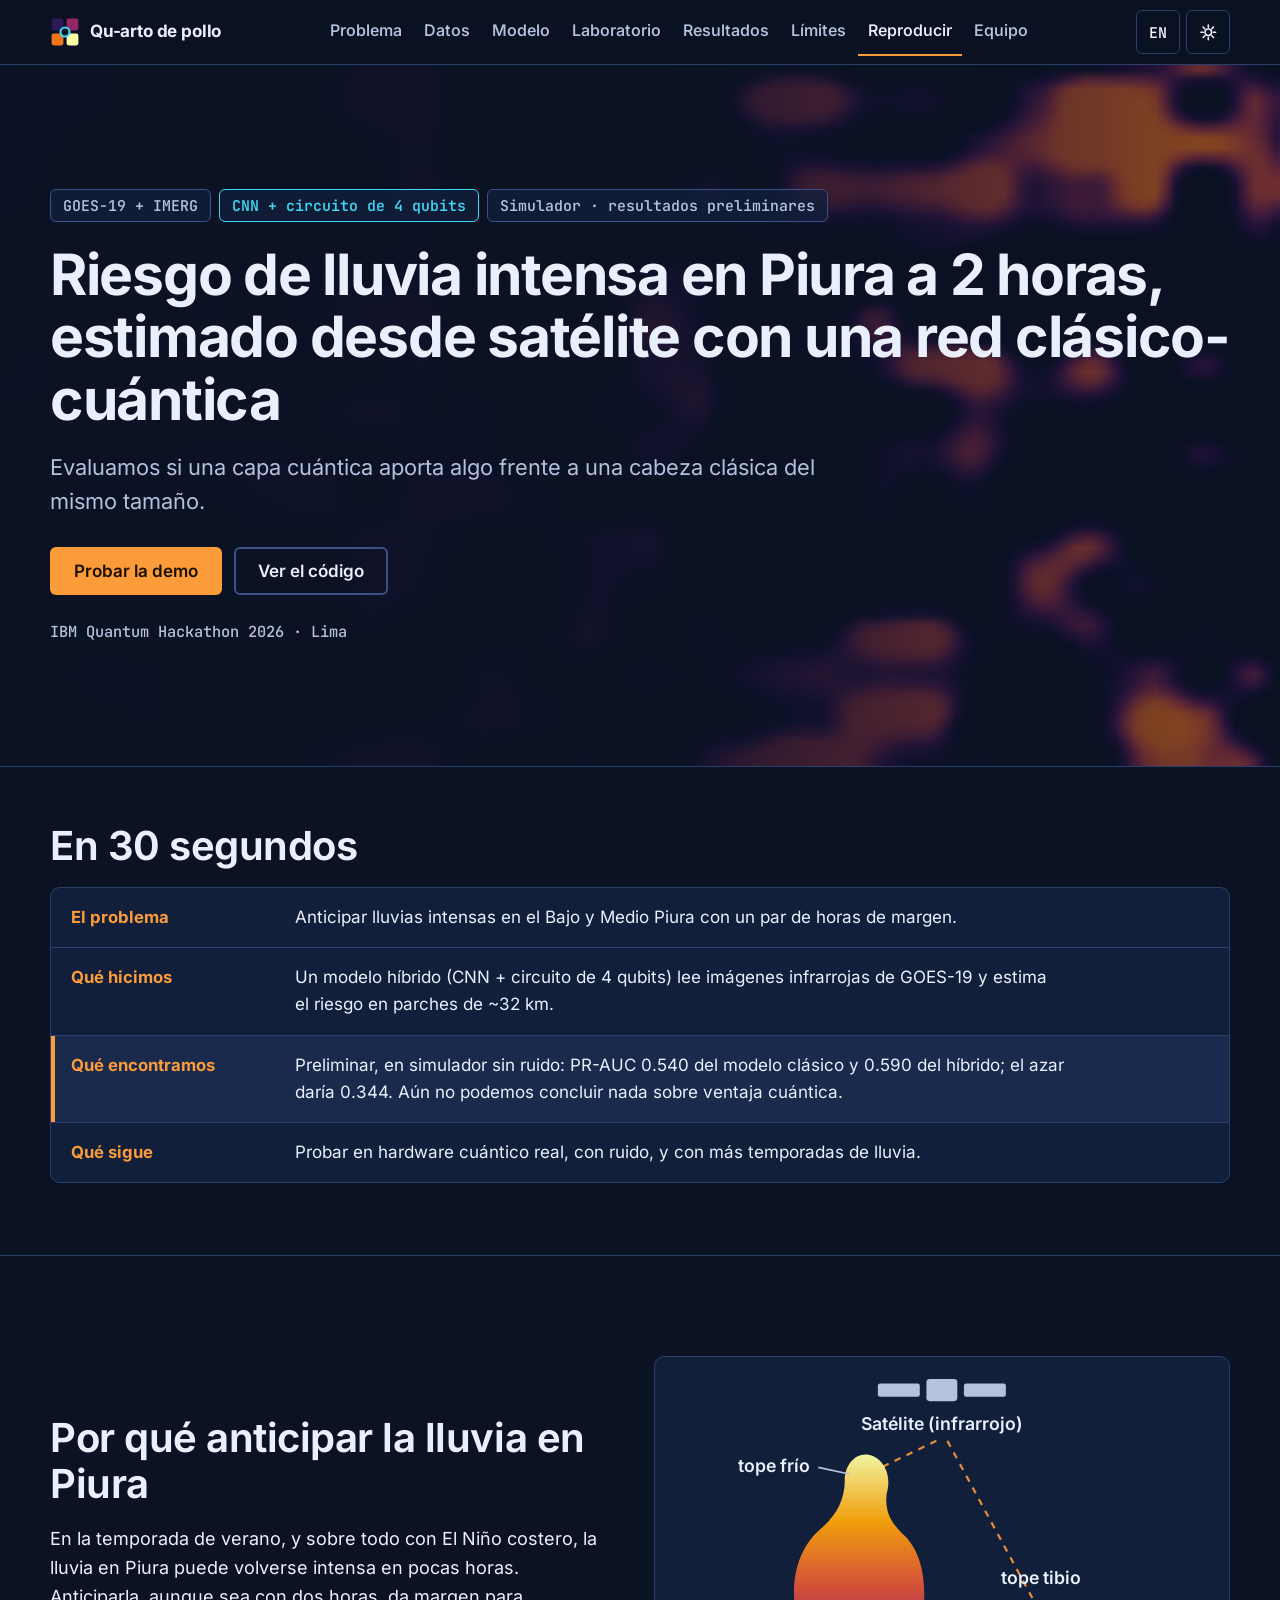
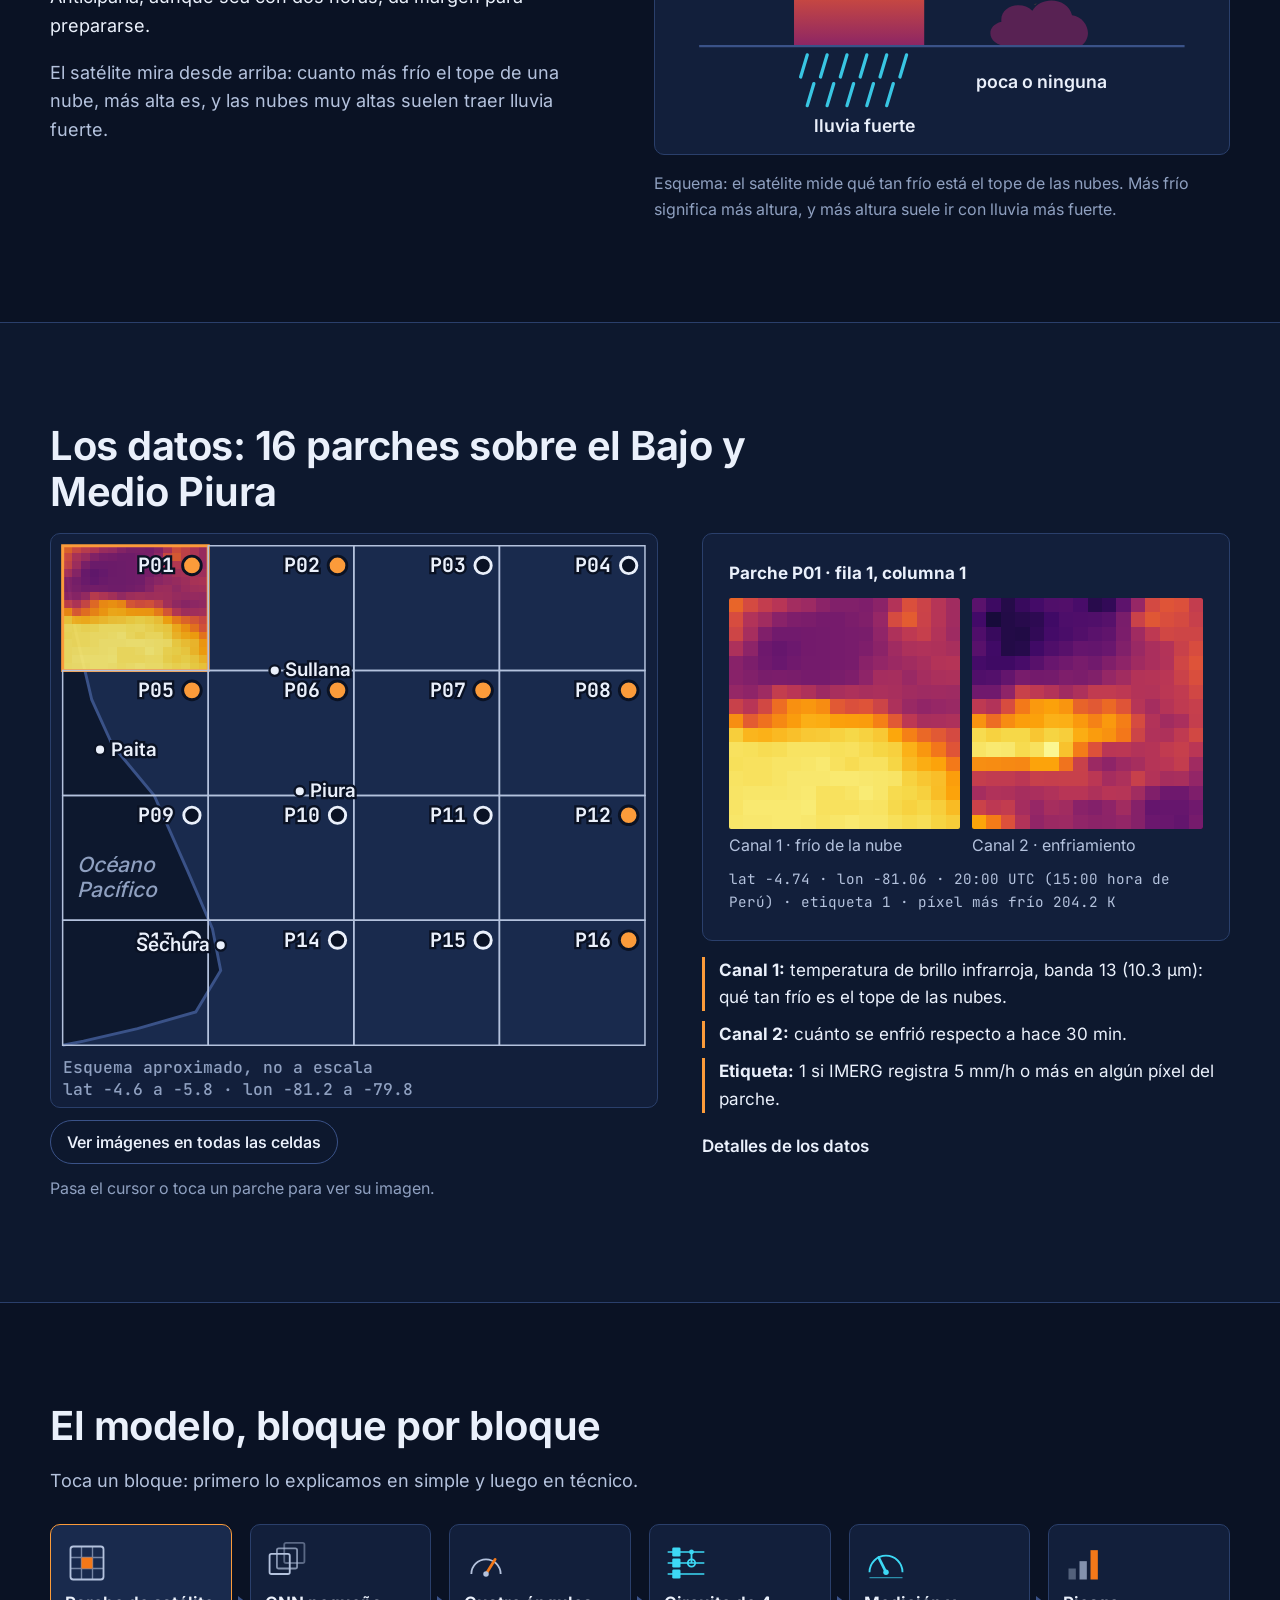
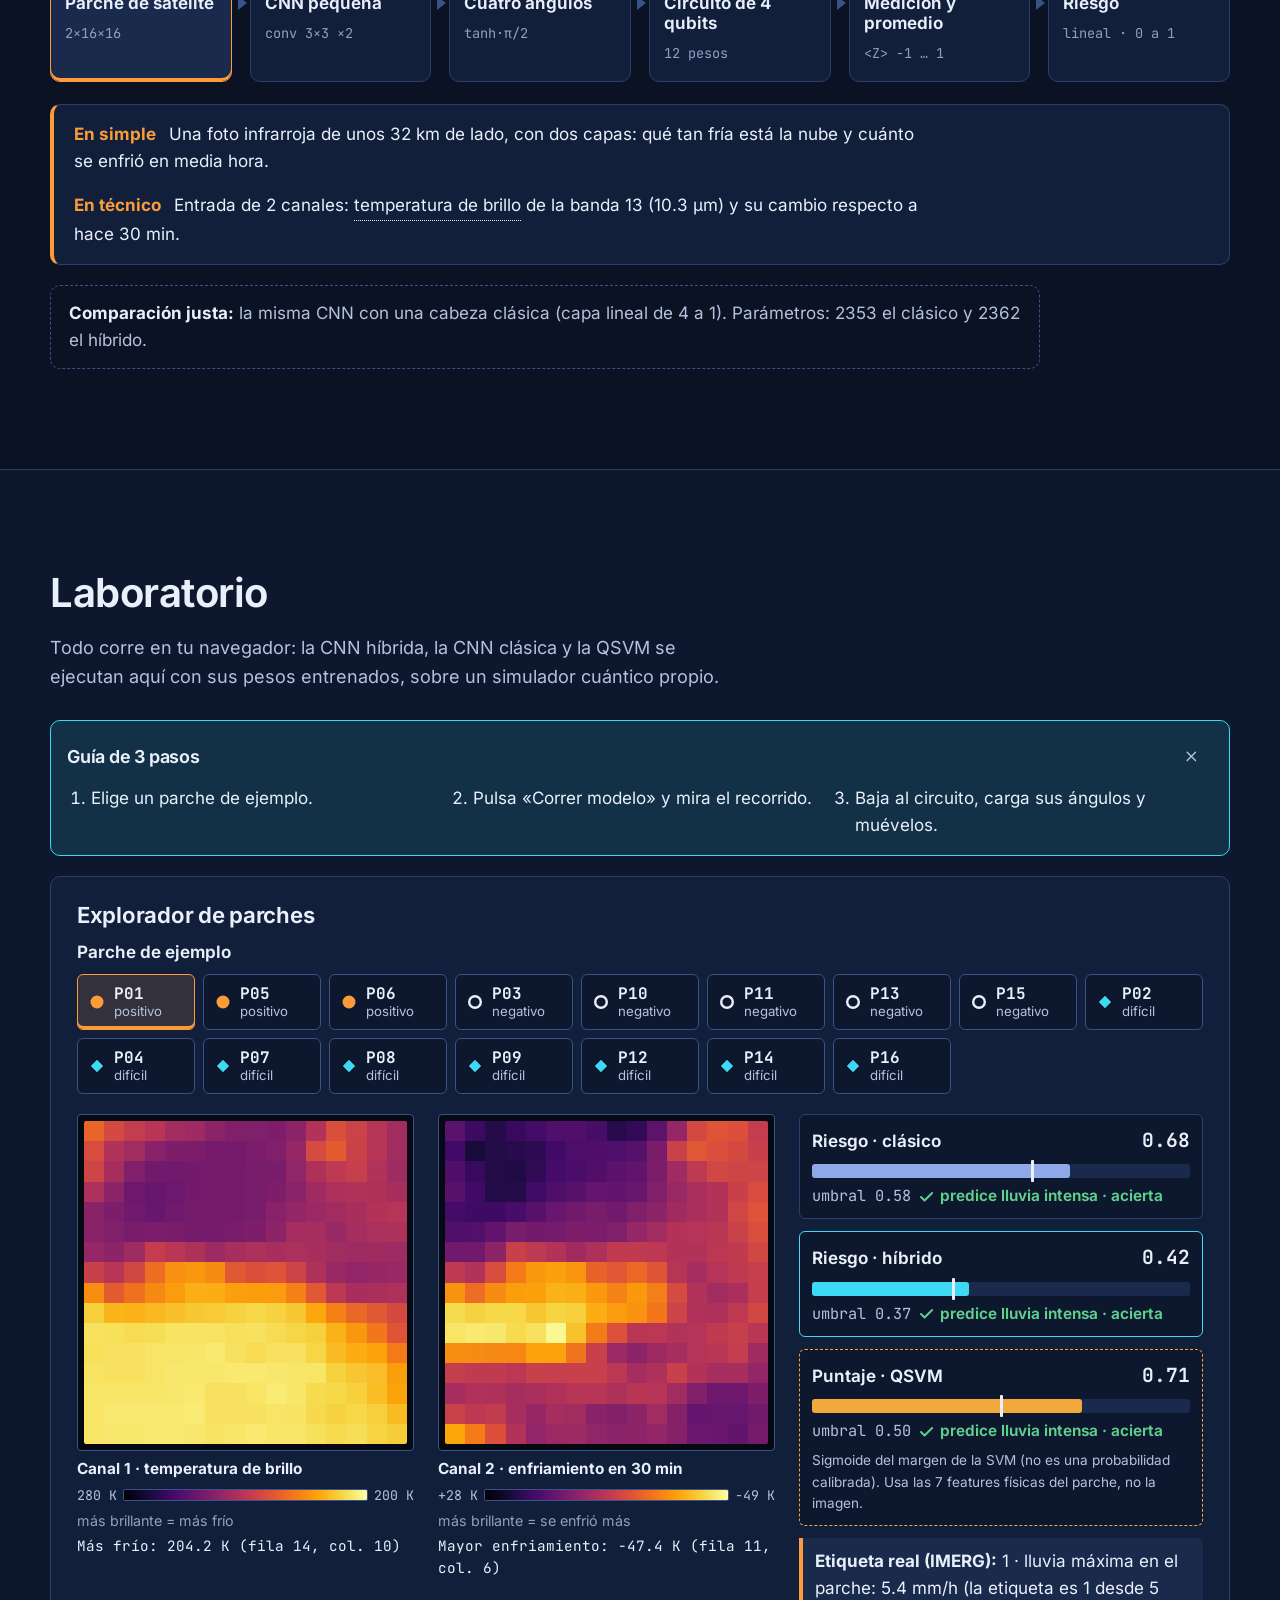
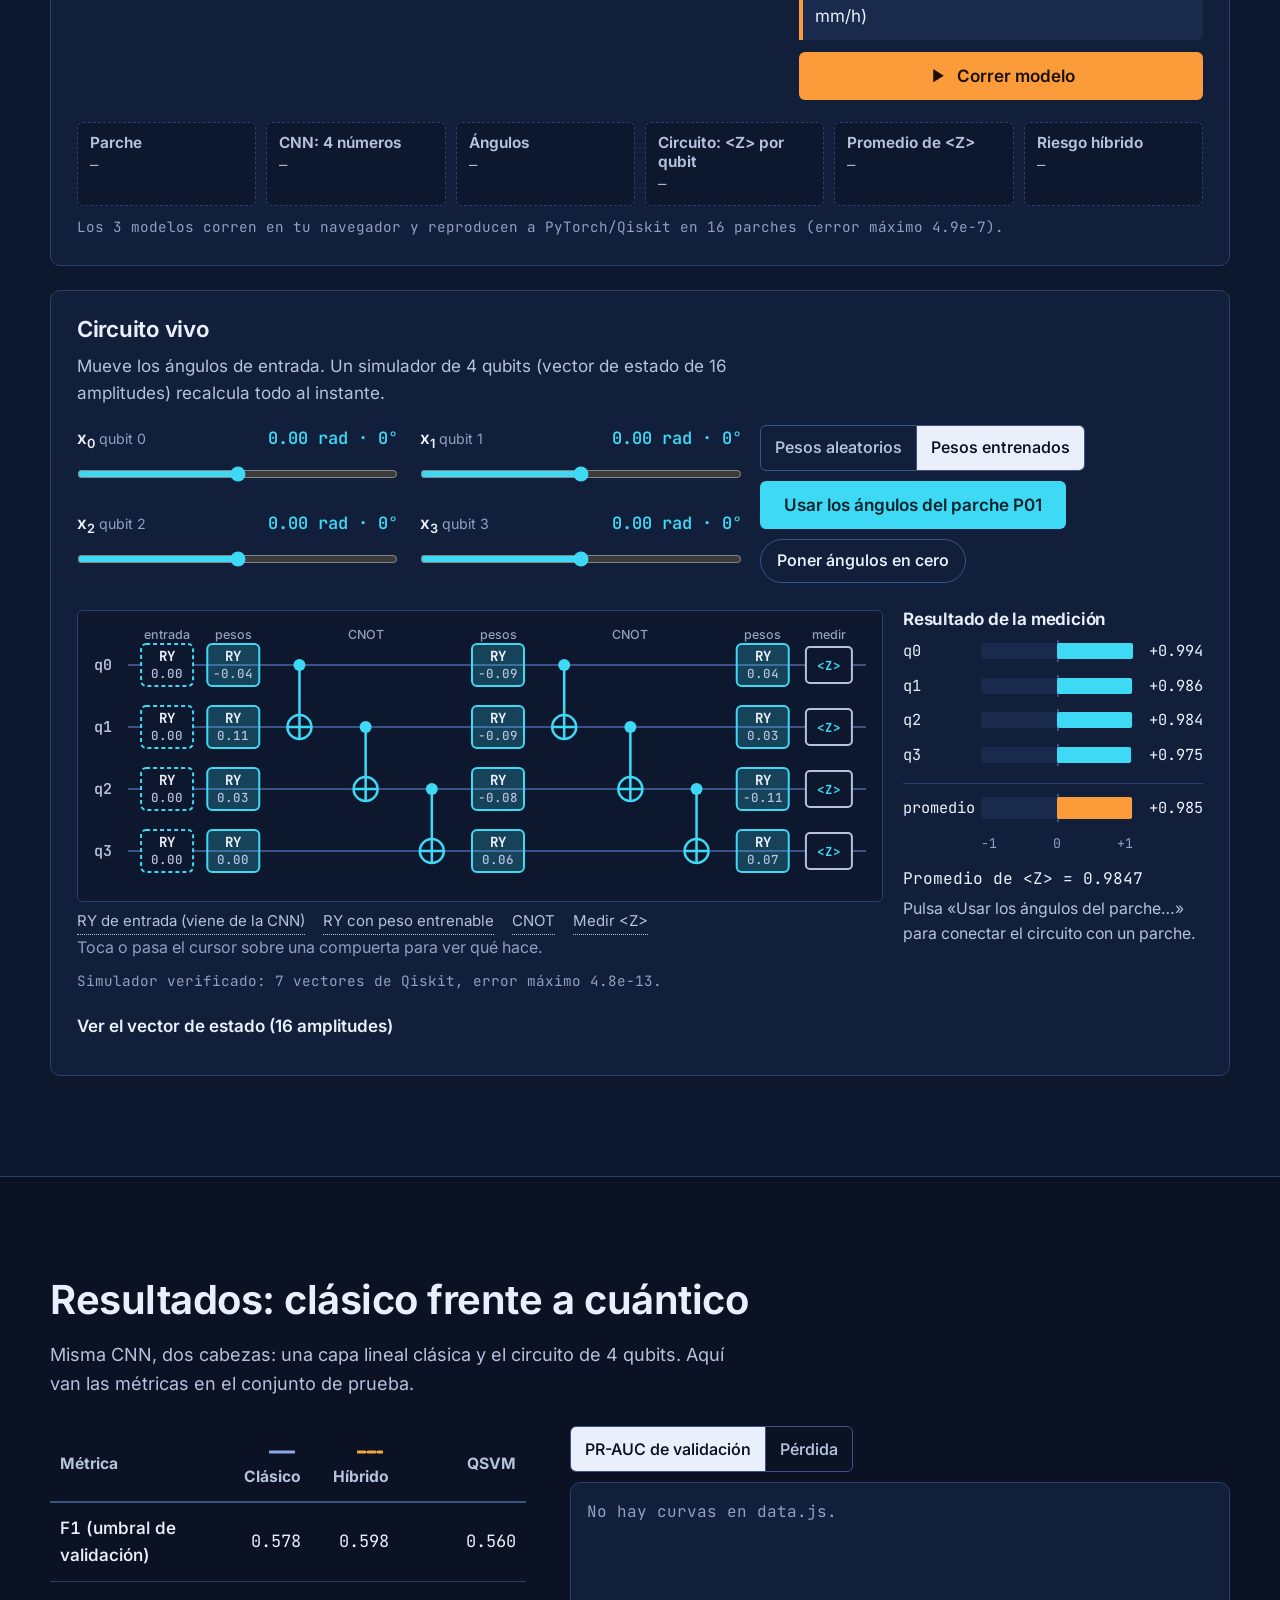
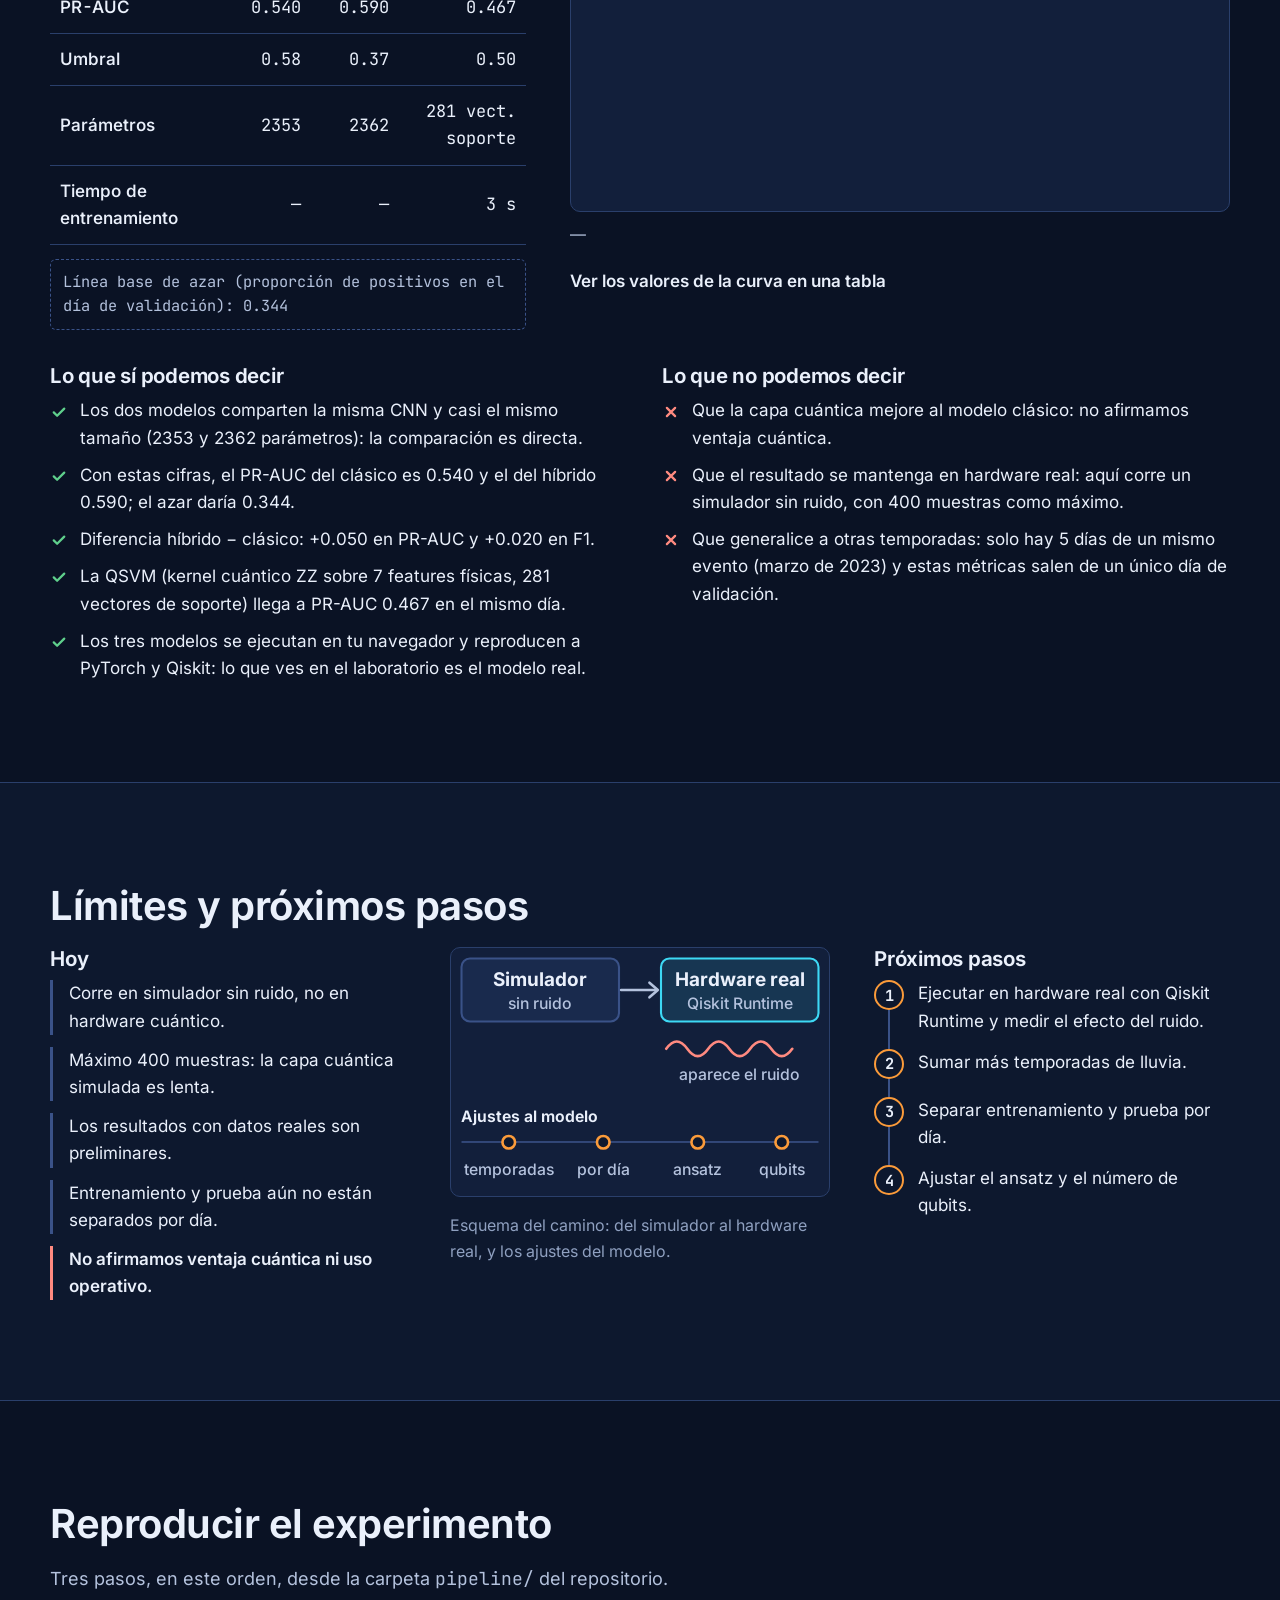
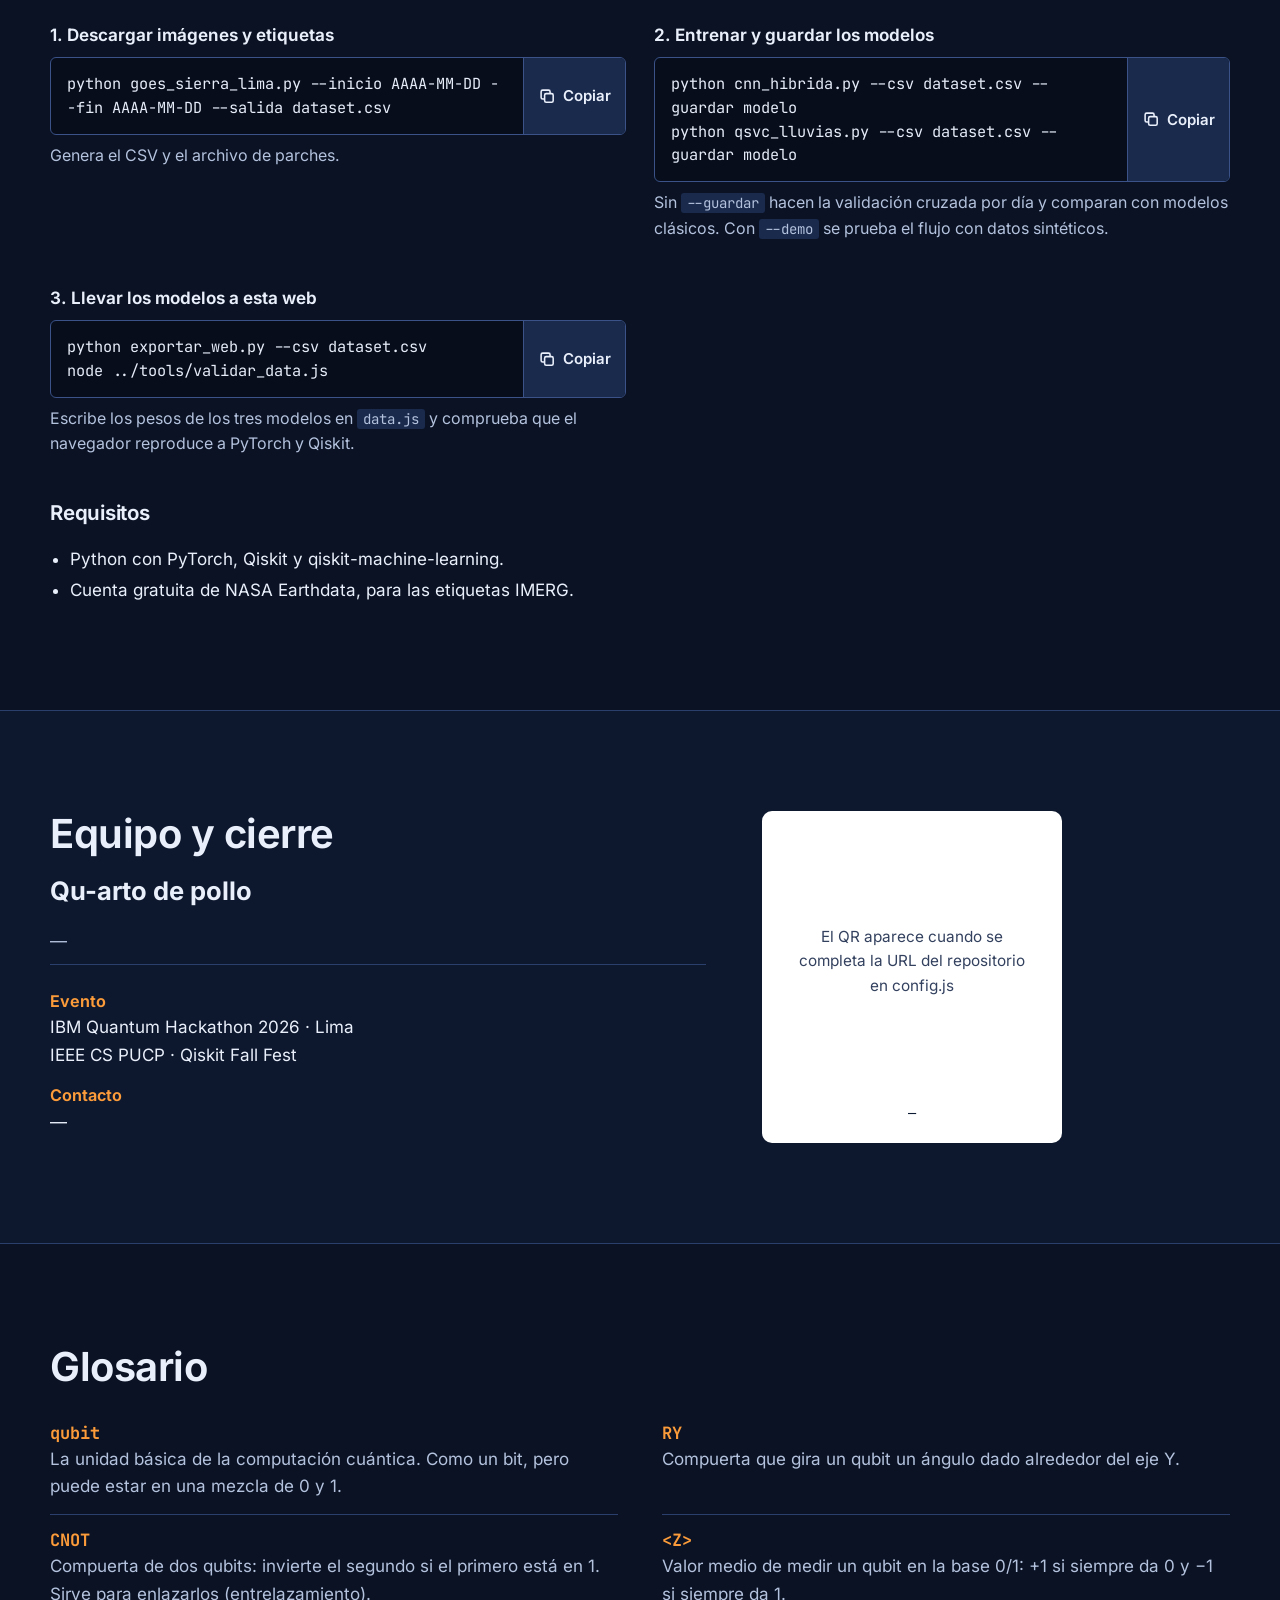
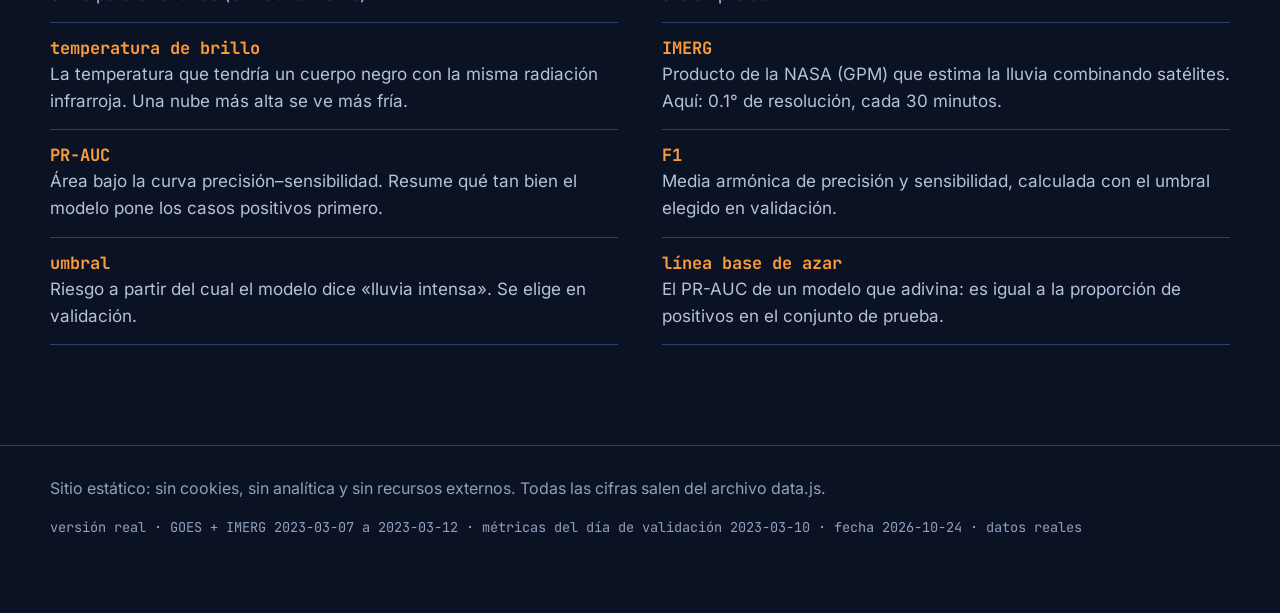
==== commit 05d62b2c: "modelos en browser" ====
--- a/index.html
+++ b/index.html
@@ -93,7 +93,7 @@
       <li><strong>Qué encontramos:</strong> corre en simulador sin ruido, no en hardware cuántico; los resultados con datos reales son preliminares. Con JavaScript activado verás las cifras y si los datos son sintéticos.</li>
       <li><strong>Qué sigue:</strong> hardware real (Qiskit Runtime), ruido, más temporadas de lluvia y separar entrenamiento y prueba por día.</li>
     </ul>
-    <p>Reproducir: <code>python goes_sierra_lima.py --inicio AAAA-MM-DD --fin AAAA-MM-DD --salida dataset.csv</code> y luego <code>python qsvc_lluvias.py --csv dataset.csv</code>.</p>
+    <p>Reproducir (en la carpeta <code>pipeline/</code>): <code>python goes_sierra_lima.py --inicio AAAA-MM-DD --fin AAAA-MM-DD --salida dataset.csv</code>, luego <code>python cnn_hibrida.py --csv dataset.csv --guardar modelo</code>, <code>python qsvc_lluvias.py --csv dataset.csv --guardar modelo</code> y <code>python exportar_web.py --csv dataset.csv</code>.</p>
   </div>
 </noscript>
 
@@ -288,7 +288,7 @@
 <section id="laboratorio" class="sec alt lab" aria-labelledby="h-lab">
   <div class="wrap">
     <h2 id="h-lab" data-i18n="lab.h2">Laboratorio</h2>
-    <p class="lede" data-i18n="lab.lede">Todo corre en tu navegador, con datos precalculados y un simulador cuántico propio.</p>
+    <p class="lede" data-i18n="lab.lede">Todo corre en tu navegador: la CNN híbrida, la CNN clásica y la QSVM se ejecutan aquí con sus pesos entrenados, sobre un simulador cuántico propio.</p>
 
     <aside class="guide" id="guide" aria-labelledby="guide-t">
       <div class="guide-h"><h3 id="guide-t" data-i18n="lab.guideT">Guía de 3 pasos</h3>
@@ -329,6 +329,7 @@
         <div class="outputs">
           <div class="risk" id="risk-c"></div>
           <div class="risk" id="risk-h"></div>
+          <div class="risk" id="risk-q" hidden></div>
           <p class="truth" id="truth">—</p>
           <button type="button" class="btn btn-primary" id="run"><svg class="ico" aria-hidden="true"><use href="#i-play"/></svg> <span data-i18n="lab.run">Correr modelo</span></button>
         </div>
@@ -340,7 +341,9 @@
         <li data-st="qc" class="q"><span class="st-t" data-i18n="lab.s4">Circuito: &lt;Z&gt; por qubit</span><span class="st-v mono">—</span></li>
         <li data-st="avg" class="q"><span class="st-t" data-i18n="lab.s5">Promedio de &lt;Z&gt;</span><span class="st-v mono">—</span></li>
         <li data-st="risk"><span class="st-t" data-i18n="lab.s6">Riesgo híbrido</span><span class="st-v mono">—</span></li>
+        <li data-st="qsvm" class="q" hidden><span class="st-t" data-i18n="lab.s7">QSVM: kernel cuántico ZZ</span><span class="st-v mono">—</span></li>
       </ol>
+      <p class="sim-note" id="live-note" hidden></p>
       <p class="sr-only" id="run-live" aria-live="polite"></p>
     </div>
 
@@ -396,7 +399,7 @@
       <div class="res-table-wrap">
         <table class="res-table" id="res-table">
           <caption class="sr-only" data-i18n="res.cap">Métricas de los dos modelos</caption>
-          <thead><tr><th scope="col" data-i18n="res.metric">Métrica</th><th scope="col" data-i18n="res.cls">Clásico</th><th scope="col" data-i18n="res.hyb">Híbrido</th></tr></thead>
+          <thead><tr><th scope="col" data-i18n="res.metric">Métrica</th><th scope="col" data-i18n="res.cls">Clásico</th><th scope="col" data-i18n="res.hyb">Híbrido</th><th scope="col" hidden>QSVM</th></tr></thead>
           <tbody id="res-body"></tbody>
         </table>
         <p class="chance mono" id="res-chance">—</p>
@@ -480,7 +483,7 @@
 <section id="reproducir" class="sec" aria-labelledby="h-rep">
   <div class="wrap">
     <h2 id="h-rep" data-i18n="rep.h2">Reproducir el experimento</h2>
-    <p class="lede" data-i18n="rep.lede">Dos comandos, en este orden.</p>
+    <p class="lede" data-i18n="rep.lede">Tres pasos, en este orden, desde la carpeta <code>pipeline/</code> del repositorio.</p>
     <div class="code-grid">
       <div class="code-block">
         <p class="code-t" data-i18n="rep.c1t">1. Descargar imágenes y etiquetas</p>
@@ -489,10 +492,18 @@
         <p class="code-n" data-i18n="rep.c1n">Genera el CSV y el archivo de parches.</p>
       </div>
       <div class="code-block">
-        <p class="code-t" data-i18n="rep.c2t">2. Entrenar y comparar</p>
-        <div class="code-row"><pre><code id="cmd2">python qsvc_lluvias.py --csv dataset.csv</code></pre>
+        <p class="code-t" data-i18n="rep.c2t">2. Entrenar y guardar los modelos</p>
+        <div class="code-row"><pre><code id="cmd2">python cnn_hibrida.py --csv dataset.csv --guardar modelo
+python qsvc_lluvias.py --csv dataset.csv --guardar modelo</code></pre>
           <button type="button" class="copy" data-copy="cmd2"><svg class="ico" aria-hidden="true"><use href="#i-copy"/></svg><span data-i18n="ui.copy">Copiar</span></button></div>
-        <p class="code-n" data-i18n="rep.c2n">Entrena y compara ambos modelos. Con <code>--demo</code> se prueba el flujo con parches sintéticos.</p>
+        <p class="code-n" data-i18n="rep.c2n">Sin <code>--guardar</code> hacen la validación cruzada por día y comparan con modelos clásicos. Con <code>--demo</code> se prueba el flujo con datos sintéticos.</p>
+      </div>
+      <div class="code-block">
+        <p class="code-t" data-i18n="rep.c3t">3. Llevar los modelos a esta web</p>
+        <div class="code-row"><pre><code id="cmd3">python exportar_web.py --csv dataset.csv
+node ../tools/validar_data.js</code></pre>
+          <button type="button" class="copy" data-copy="cmd3"><svg class="ico" aria-hidden="true"><use href="#i-copy"/></svg><span data-i18n="ui.copy">Copiar</span></button></div>
+        <p class="code-n" data-i18n="rep.c3n">Escribe los pesos de los tres modelos en <code>data.js</code> y comprueba que el navegador reproduce a PyTorch y Qiskit.</p>
       </div>
     </div>
     <div class="req">
@@ -550,6 +561,7 @@
 <script src="js/i18n.js" defer></script>
 <script src="js/core.js" defer></script>
 <script src="js/sim.js" defer></script>
+<script src="js/models.js" defer></script>
 <script src="js/viz.js" defer></script>
 <script src="js/sections.js" defer></script>
 <script src="js/lab.js" defer></script>
--- a/css/styles.css
+++ b/css/styles.css
@@ -286,6 +286,9 @@
 .meter{position:relative;height:14px;background:var(--surface-2);border-radius:3px;margin:8px 0 6px;overflow:visible}
 .meter>i{position:absolute;left:0;top:0;bottom:0;border-radius:3px;background:var(--series-c);transition:width .5s ease}
 .hyb .meter>i{background:var(--q)}
+.risk.qsv{border-color:var(--series-h);border-style:dashed}
+.qsv .meter>i{background:var(--series-h)}
+.risk-n{margin:6px 0 0;font-size:.8rem;color:var(--text-2)}
 .meter>b{position:absolute;top:-4px;bottom:-4px;width:3px;background:var(--text);margin-left:-1px;border-radius:1px}
 .risk-v{font-size:.9rem;color:var(--text-2);display:flex;align-items:center;gap:6px;flex-wrap:wrap}
 .vd{display:inline-flex;align-items:center;gap:4px;font-weight:650}
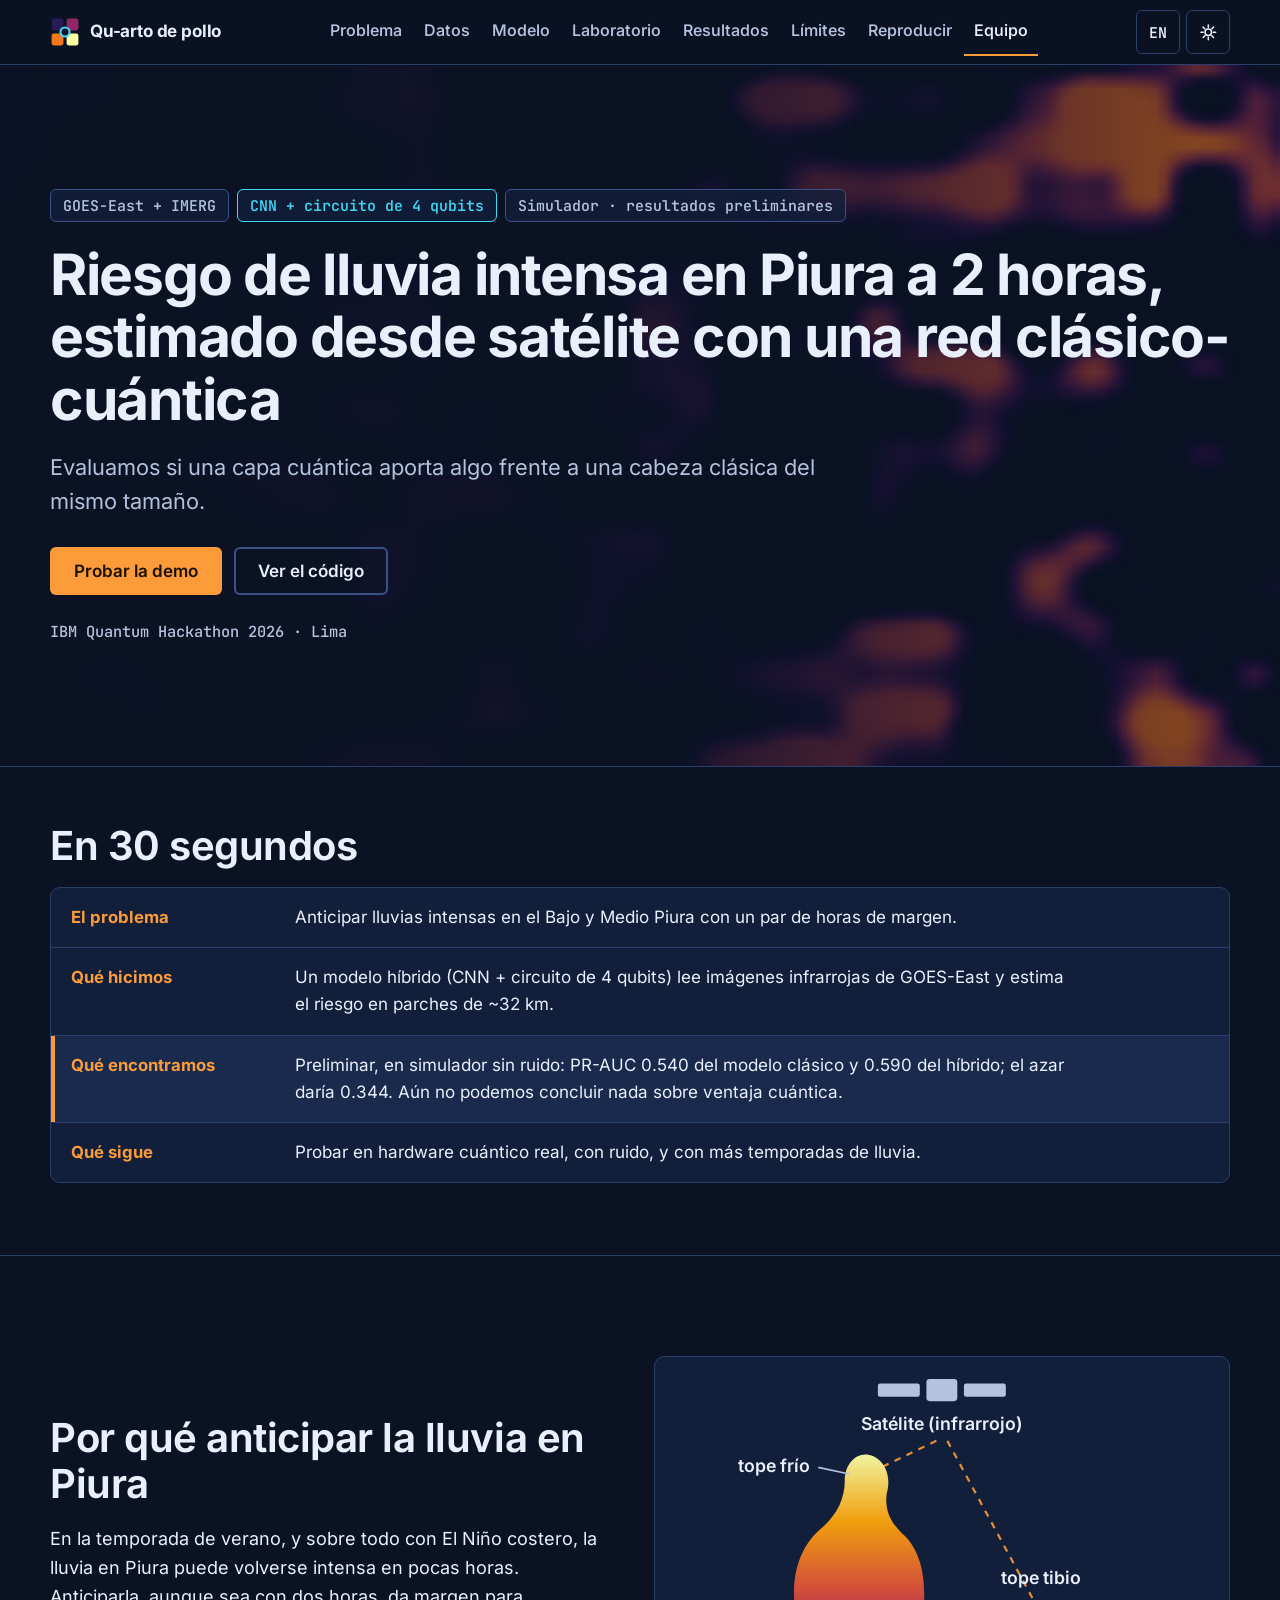
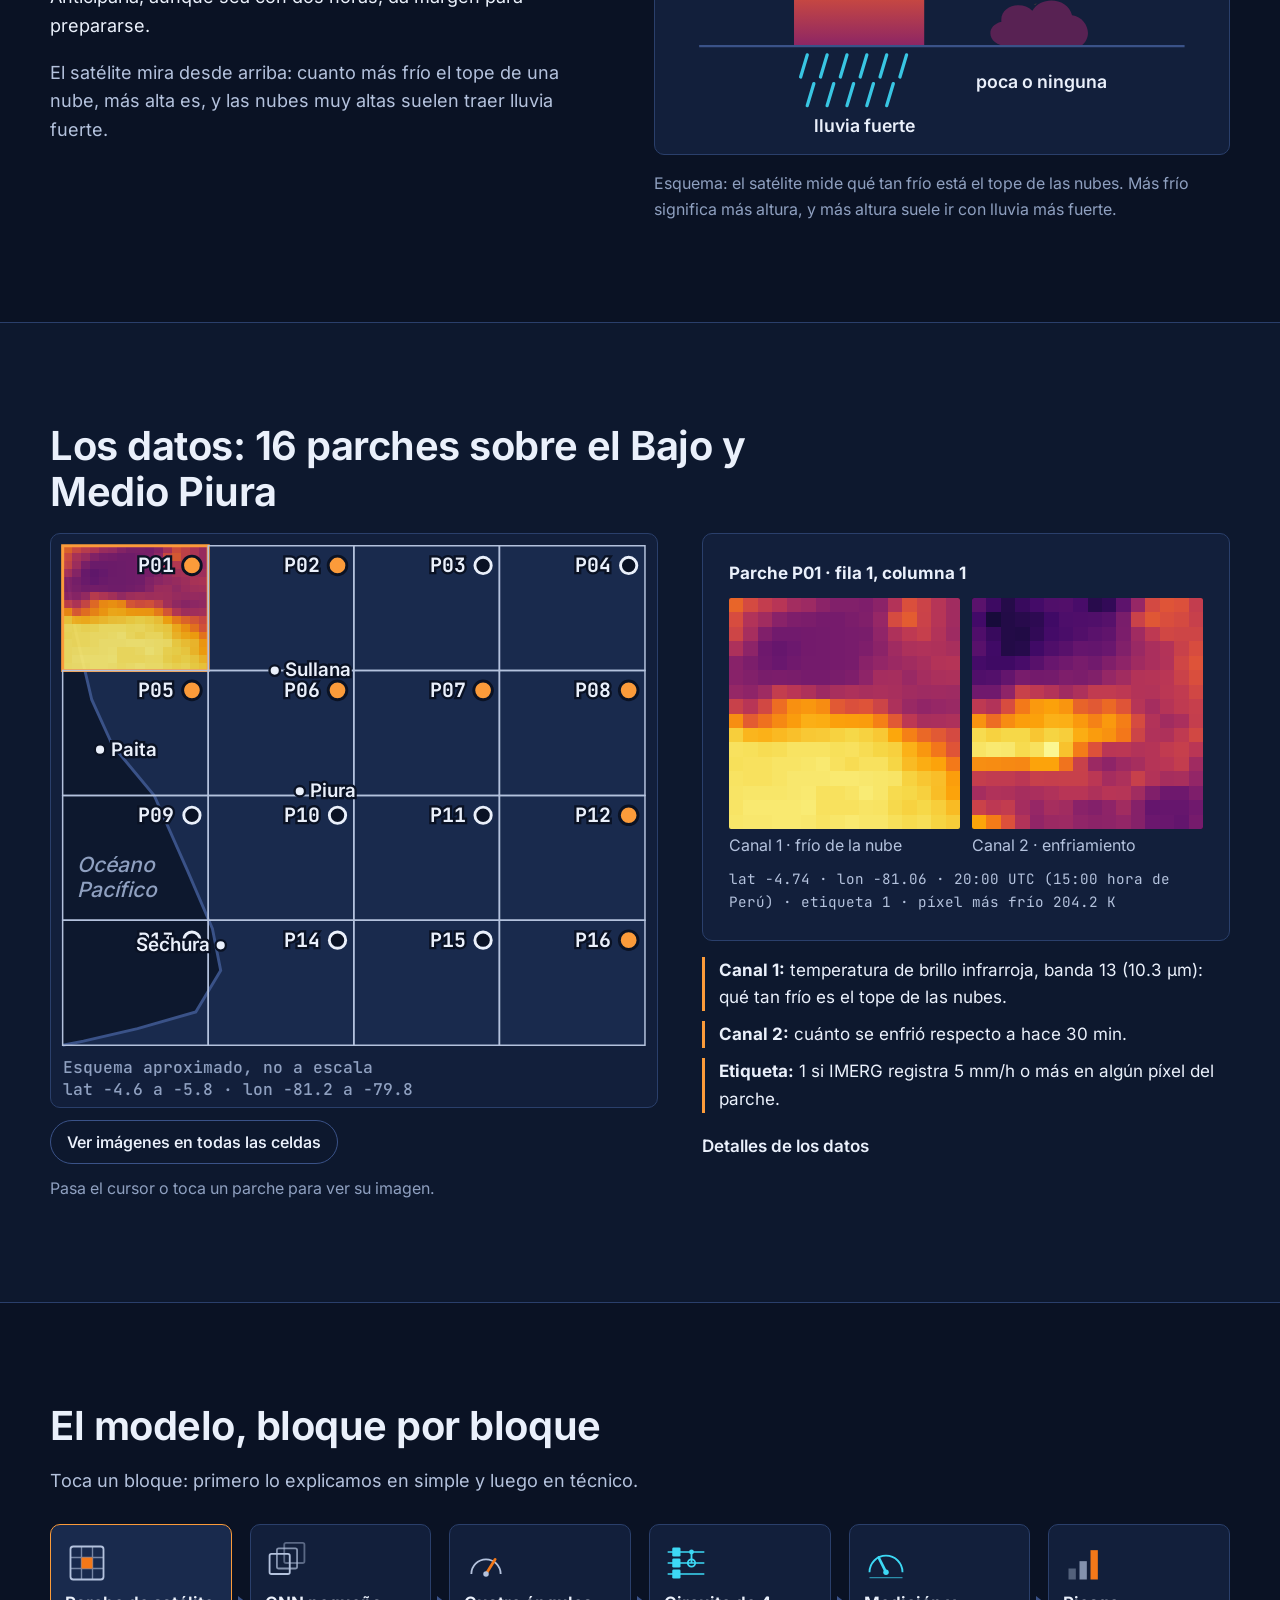
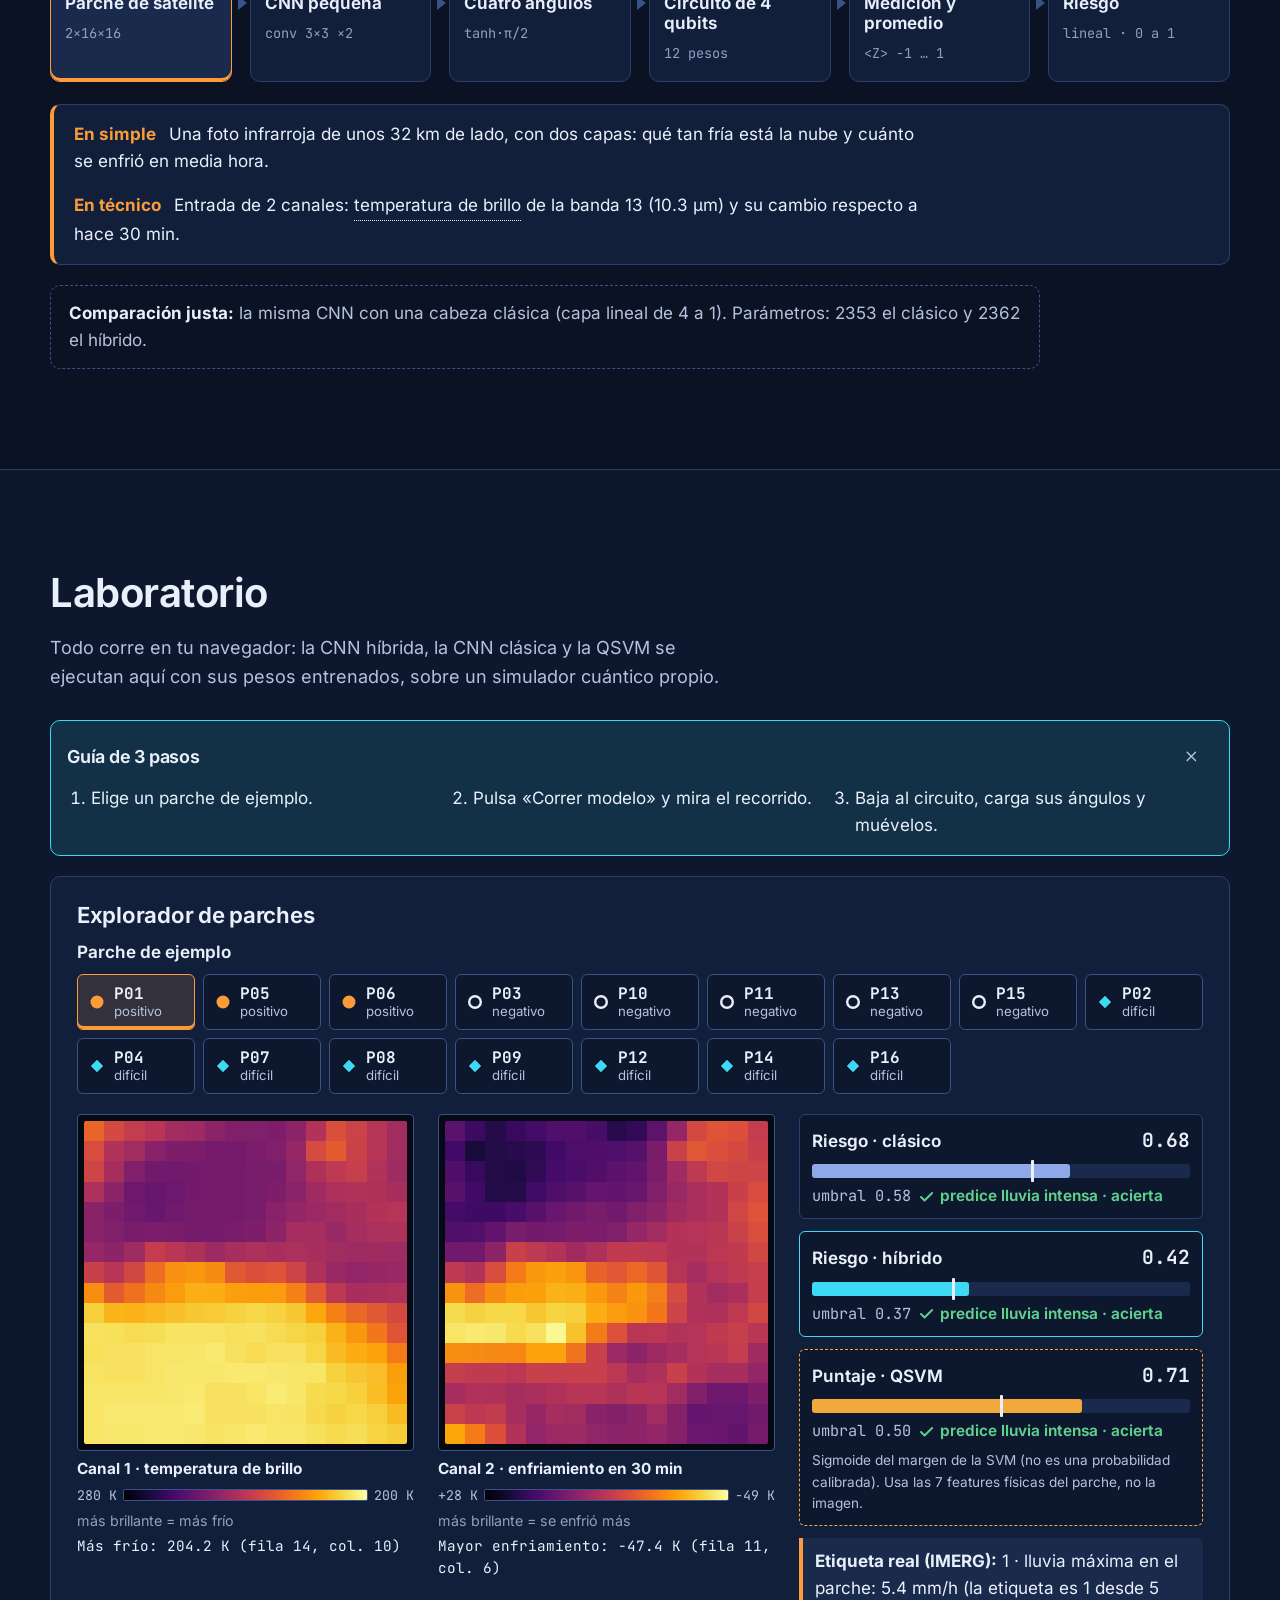
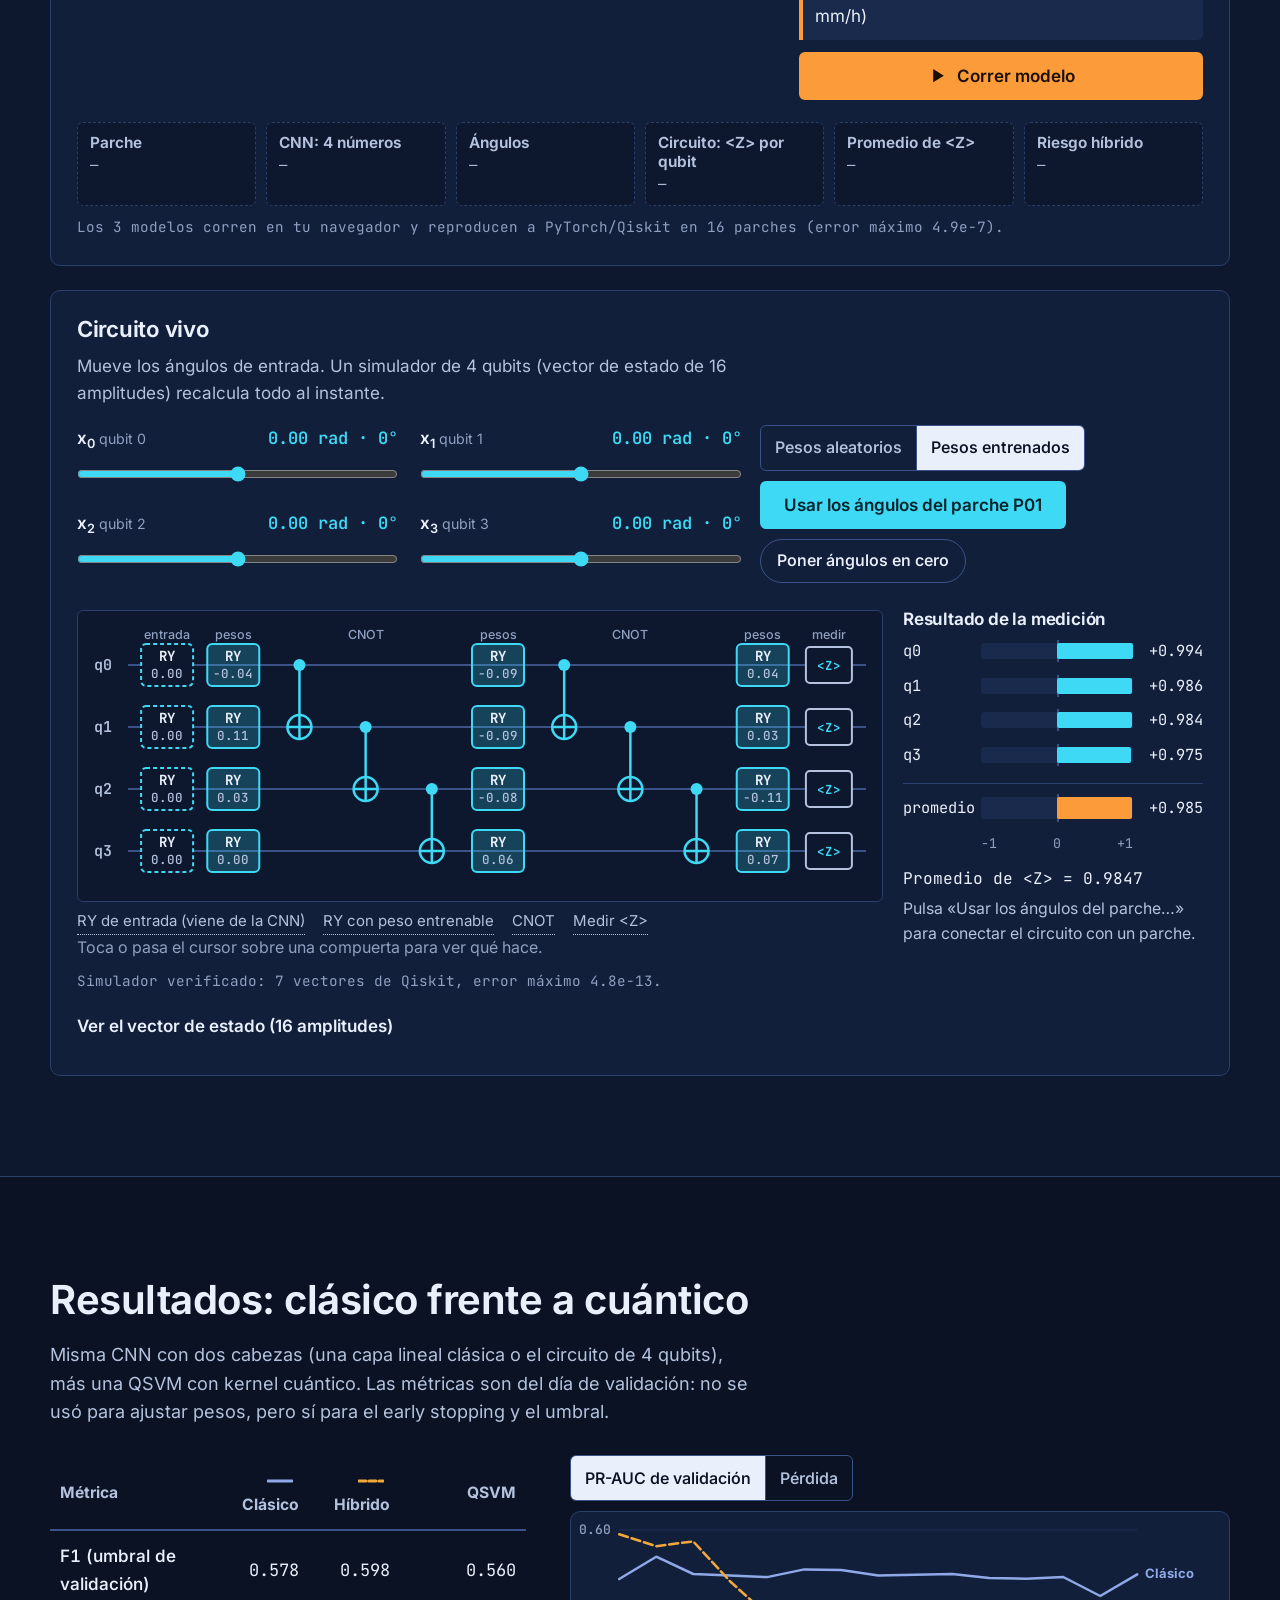
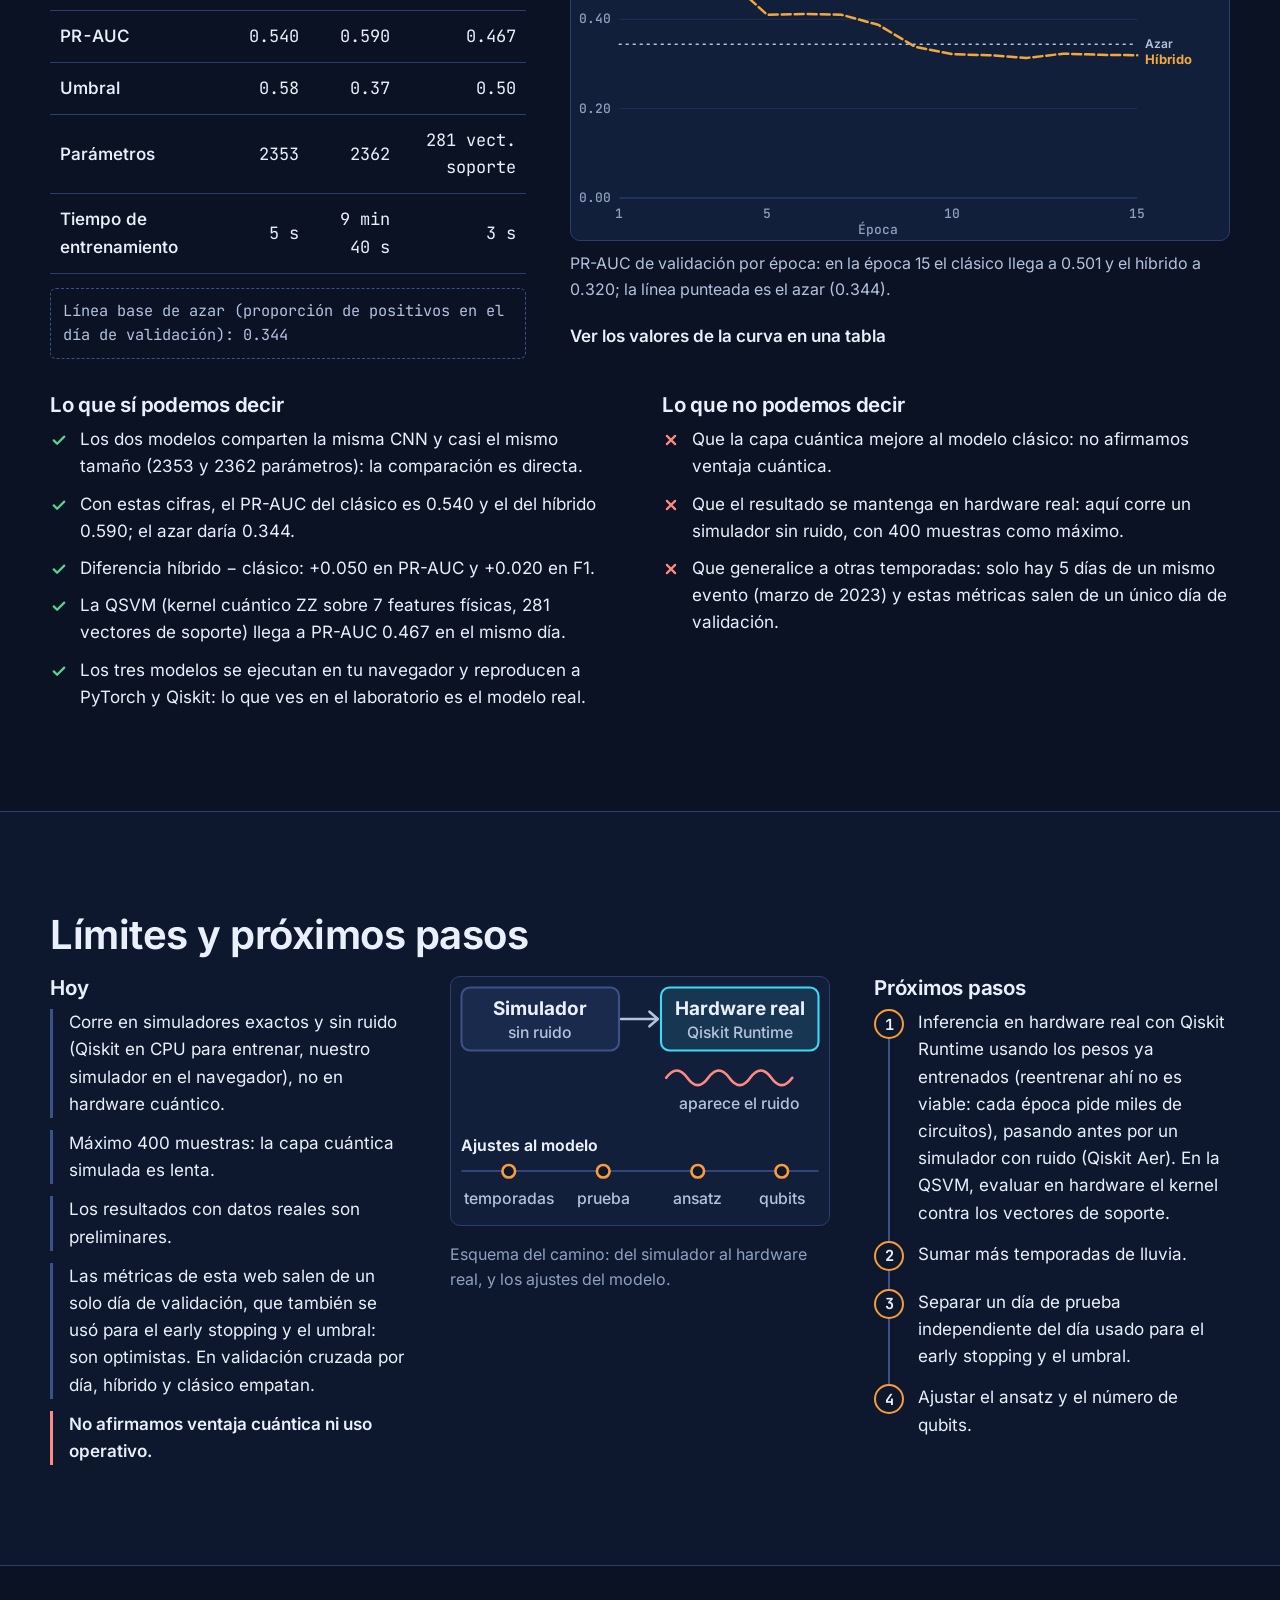
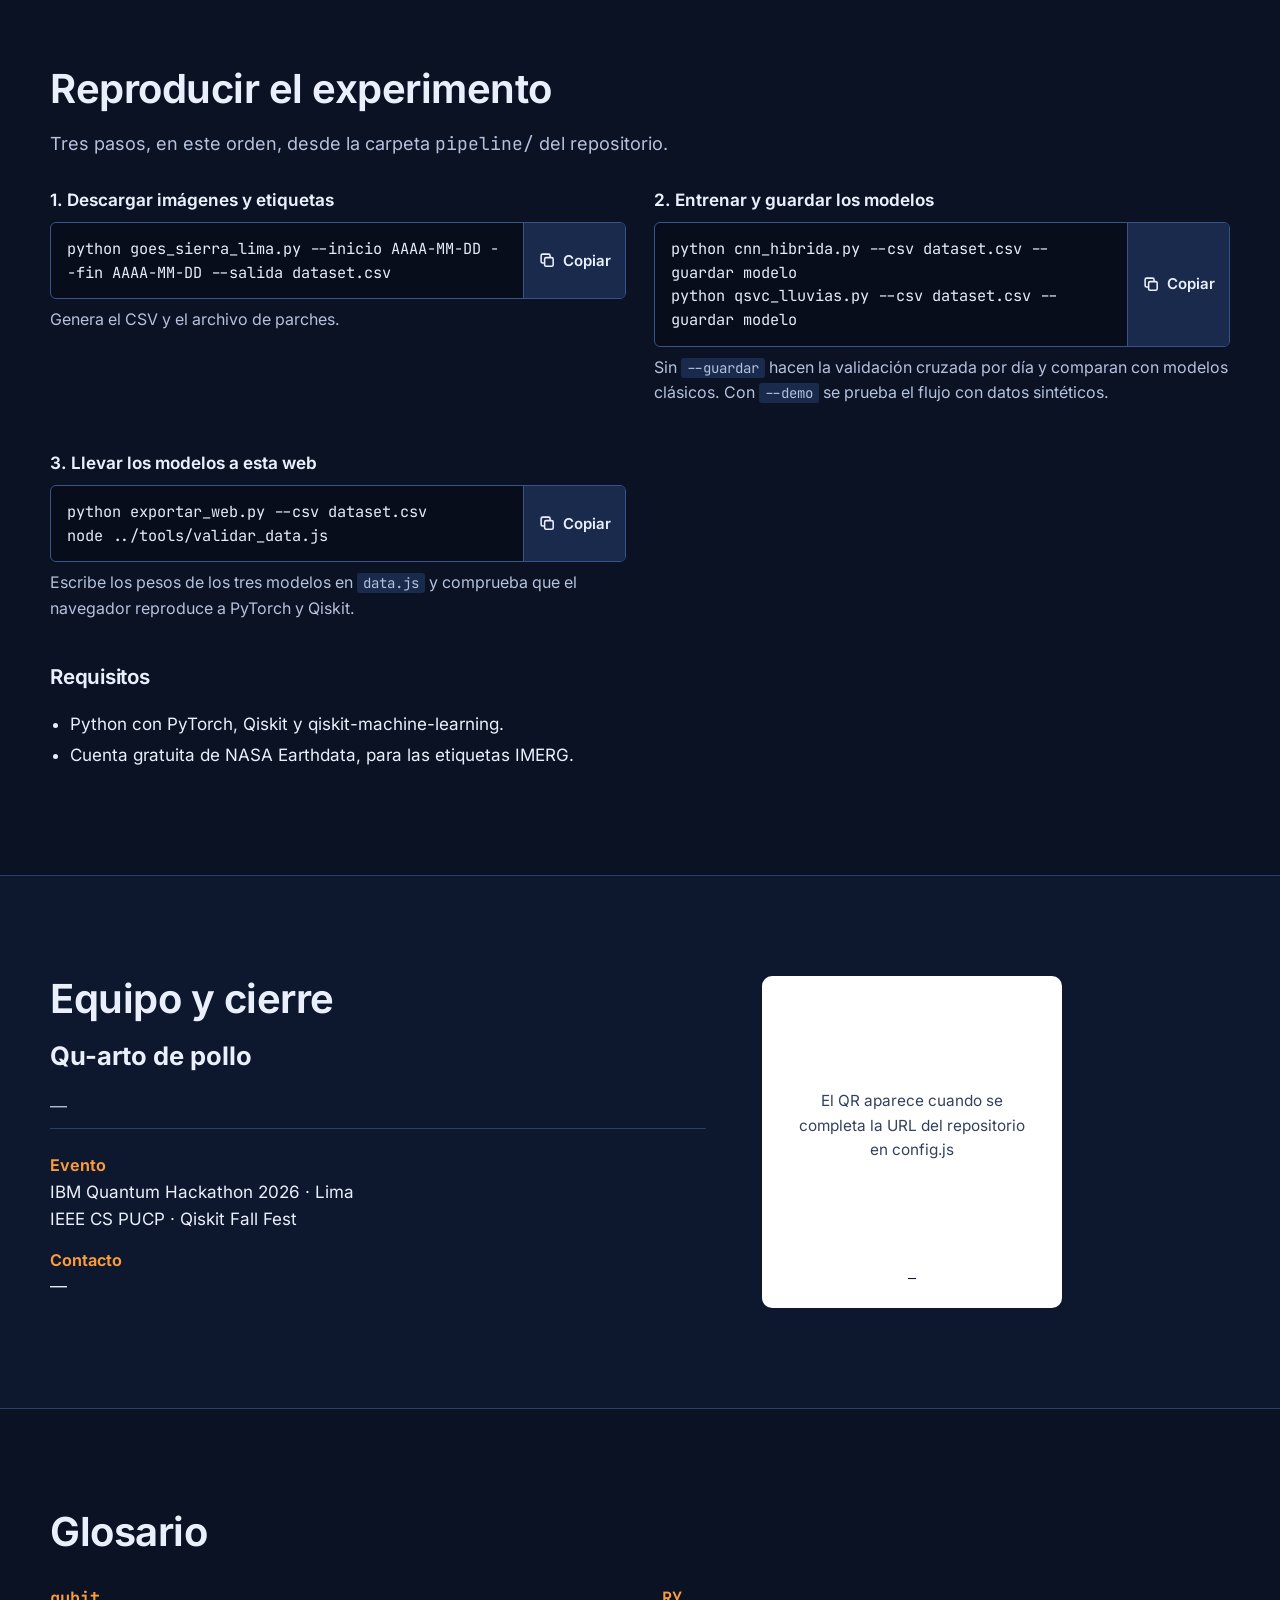
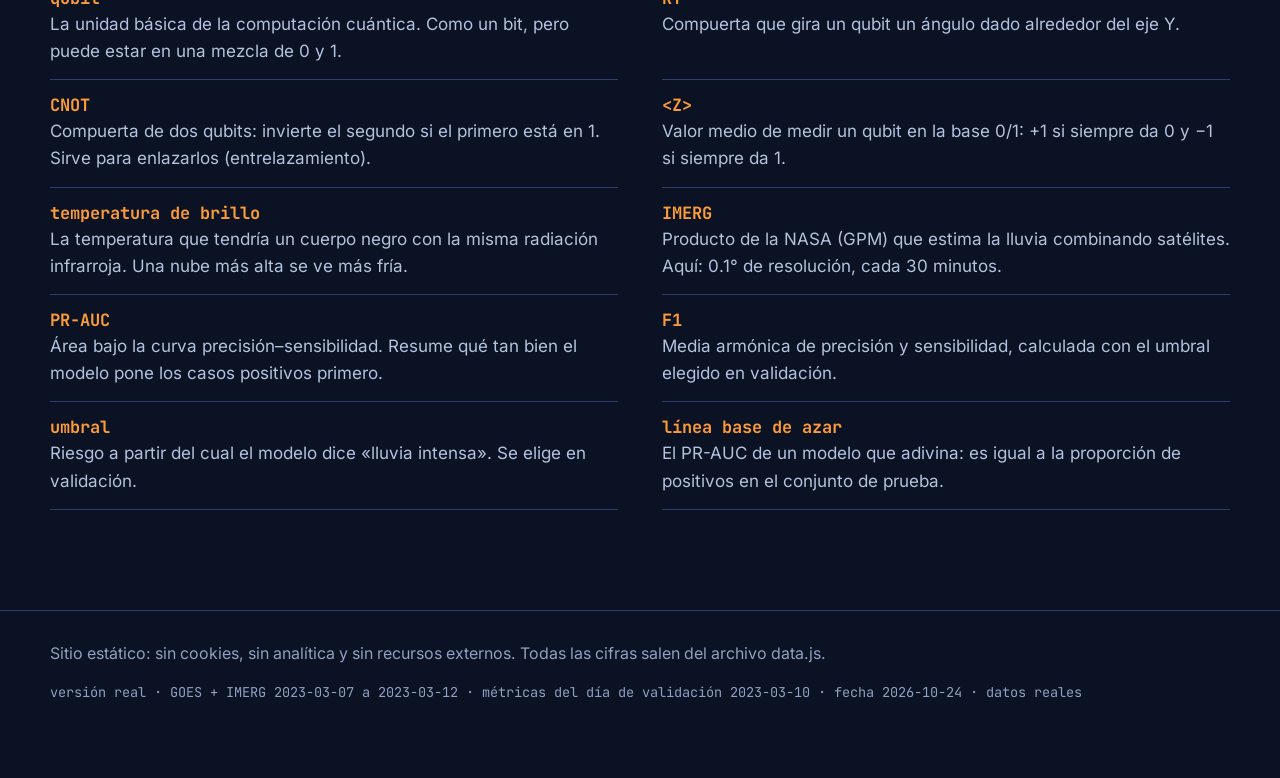
==== commit ca8a9d1d: "modelos2" ====
--- a/index.html
+++ b/index.html
@@ -4,7 +4,7 @@
 <meta charset="utf-8">
 <meta name="viewport" content="width=device-width, initial-scale=1">
 <title>Qu-arto de pollo · Lluvia intensa en Piura con un modelo híbrido clásico-cuántico</title>
-<meta name="description" content="Demo interactiva: un modelo híbrido (CNN + circuito cuántico de 4 qubits) estima el riesgo de lluvia intensa en Piura a 2 horas con imágenes GOES-19. Simulador, resultados preliminares.">
+<meta name="description" content="Demo interactiva: un modelo híbrido (CNN + circuito cuántico de 4 qubits) estima el riesgo de lluvia intensa en Piura a 2 horas con imágenes GOES-East. Simulador, resultados preliminares.">
 <meta name="color-scheme" content="dark light">
 <meta name="theme-color" content="#0A1224">
 <link rel="icon" href="assets/favicon.svg" type="image/svg+xml">
@@ -89,7 +89,7 @@
     <p><strong>Esta demo interactiva necesita JavaScript.</strong> Resumen sin él:</p>
     <ul>
       <li><strong>Problema:</strong> anticipar lluvias intensas en el Bajo y Medio Piura (Perú) con unas horas de margen.</li>
-      <li><strong>Qué hicimos:</strong> un modelo híbrido (CNN + circuito cuántico de 4 qubits, PyTorch + Qiskit) que lee imágenes infrarrojas del satélite GOES-19 y estima el riesgo de lluvia intensa en las próximas 2 horas, y lo comparamos con la misma CNN con cabeza clásica.</li>
+      <li><strong>Qué hicimos:</strong> un modelo híbrido (CNN + circuito cuántico de 4 qubits, PyTorch + Qiskit) que lee imágenes infrarrojas del satélite GOES-East y estima el riesgo de lluvia intensa en las próximas 2 horas, y lo comparamos con la misma CNN con cabeza clásica.</li>
       <li><strong>Qué encontramos:</strong> corre en simulador sin ruido, no en hardware cuántico; los resultados con datos reales son preliminares. Con JavaScript activado verás las cifras y si los datos son sintéticos.</li>
       <li><strong>Qué sigue:</strong> hardware real (Qiskit Runtime), ruido, más temporadas de lluvia y separar entrenamiento y prueba por día.</li>
     </ul>
@@ -104,7 +104,7 @@
   <canvas id="ir-field" class="ir-field" aria-hidden="true"></canvas>
   <div class="wrap hero-in">
     <ul class="tags" aria-label="Hechos clave" data-i18n-attr="aria-label=hero.tagsLabel">
-      <li data-i18n="hero.tag1">GOES-19 + IMERG</li>
+      <li data-i18n="hero.tag1">GOES-East + IMERG</li>
       <li class="q" data-i18n="hero.tag2">CNN + circuito de 4 qubits</li>
       <li data-i18n="hero.tag3">Simulador · resultados preliminares</li>
     </ul>
@@ -124,7 +124,7 @@
     <h2 id="h-sum" data-i18n="sum.h2">En 30 segundos</h2>
     <dl class="quick">
       <div><dt data-i18n="sum.k1">El problema</dt><dd data-i18n="sum.v1">Anticipar lluvias intensas en el Bajo y Medio Piura con un par de horas de margen.</dd></div>
-      <div><dt data-i18n="sum.k2">Qué hicimos</dt><dd data-i18n="sum.v2">Un modelo híbrido (CNN + circuito de 4 qubits) lee imágenes infrarrojas de GOES-19 y estima el riesgo en parches de ~32 km.</dd></div>
+      <div><dt data-i18n="sum.k2">Qué hicimos</dt><dd data-i18n="sum.v2">Un modelo híbrido (CNN + circuito de 4 qubits) lee imágenes infrarrojas de GOES-East y estima el riesgo en parches de ~32 km.</dd></div>
       <div><dt data-i18n="sum.k3">Qué encontramos</dt><dd id="sum-found">—</dd></div>
       <div><dt data-i18n="sum.k4">Qué sigue</dt><dd data-i18n="sum.v4">Probar en hardware cuántico real, con ruido, y con más temporadas de lluvia.</dd></div>
     </dl>
@@ -394,7 +394,7 @@
 <section id="resultados" class="sec" aria-labelledby="h-res">
   <div class="wrap">
     <h2 id="h-res" data-i18n="res.h2">Resultados: clásico frente a cuántico</h2>
-    <p class="lede" id="res-lede" data-i18n="res.lede">Misma CNN, dos cabezas: una capa lineal clásica y el circuito de 4 qubits. Aquí van las métricas en el conjunto de prueba.</p>
+    <p class="lede" id="res-lede" data-i18n="res.lede">Misma CNN con dos cabezas (una capa lineal clásica o el circuito de 4 qubits), más una QSVM con kernel cuántico. Las métricas son del día de validación: no se usó para ajustar pesos, pero sí para el early stopping y el umbral.</p>
     <div class="res-grid">
       <div class="res-table-wrap">
         <table class="res-table" id="res-table">
@@ -440,10 +440,10 @@
       <div class="lim-now">
         <h3 data-i18n="lim.nowT">Hoy</h3>
         <ul class="lim-list">
-          <li data-i18n="lim.n1">Corre en simulador sin ruido, no en hardware cuántico.</li>
+          <li data-i18n="lim.n1">Corre en simuladores exactos y sin ruido (Qiskit en CPU para entrenar, nuestro simulador en el navegador), no en hardware cuántico.</li>
           <li data-i18n="lim.n2">Máximo 400 muestras: la capa cuántica simulada es lenta.</li>
           <li data-i18n="lim.n3">Los resultados con datos reales son preliminares.</li>
-          <li data-i18n="lim.n4">Entrenamiento y prueba aún no están separados por día.</li>
+          <li data-i18n="lim.n4">Las métricas de esta web salen de un solo día de validación, que también se usó para el early stopping y el umbral: son optimistas. En validación cruzada por día, híbrido y clásico empatan.</li>
           <li data-i18n="lim.n5">No afirmamos ventaja cuántica ni uso operativo.</li>
         </ul>
       </div>
@@ -459,7 +459,7 @@
             <rect x="10" y="184" width="340" height="1.5" class="lp-line"/>
             <circle cx="55" cy="185" r="6"/><circle cx="145" cy="185" r="6"/><circle cx="235" cy="185" r="6"/><circle cx="315" cy="185" r="6"/>
             <text x="55" y="216" text-anchor="middle" class="lp-s" data-i18n="lim.p1">temporadas</text>
-            <text x="145" y="216" text-anchor="middle" class="lp-s" data-i18n="lim.p2">por día</text>
+            <text x="145" y="216" text-anchor="middle" class="lp-s" data-i18n="lim.p2">prueba</text>
             <text x="235" y="216" text-anchor="middle" class="lp-s" data-i18n="lim.p3">ansatz</text>
             <text x="315" y="216" text-anchor="middle" class="lp-s" data-i18n="lim.p4">qubits</text>
           </g>
@@ -469,9 +469,9 @@
       <div class="lim-next">
         <h3 data-i18n="lim.nextT">Próximos pasos</h3>
         <ol class="next-list">
-          <li data-i18n="lim.x1">Ejecutar en hardware real con Qiskit Runtime y medir el efecto del ruido.</li>
+          <li data-i18n="lim.x1">Inferencia en hardware real con Qiskit Runtime usando los pesos ya entrenados (reentrenar ahí no es viable: cada época pide miles de circuitos), pasando antes por un simulador con ruido (Qiskit Aer). En la QSVM, evaluar en hardware el kernel contra los vectores de soporte.</li>
           <li data-i18n="lim.x2">Sumar más temporadas de lluvia.</li>
-          <li data-i18n="lim.x3">Separar entrenamiento y prueba por día.</li>
+          <li data-i18n="lim.x3">Separar un día de prueba independiente del día usado para el early stopping y el umbral.</li>
           <li data-i18n="lim.x4">Ajustar el ansatz y el número de qubits.</li>
         </ol>
       </div>
